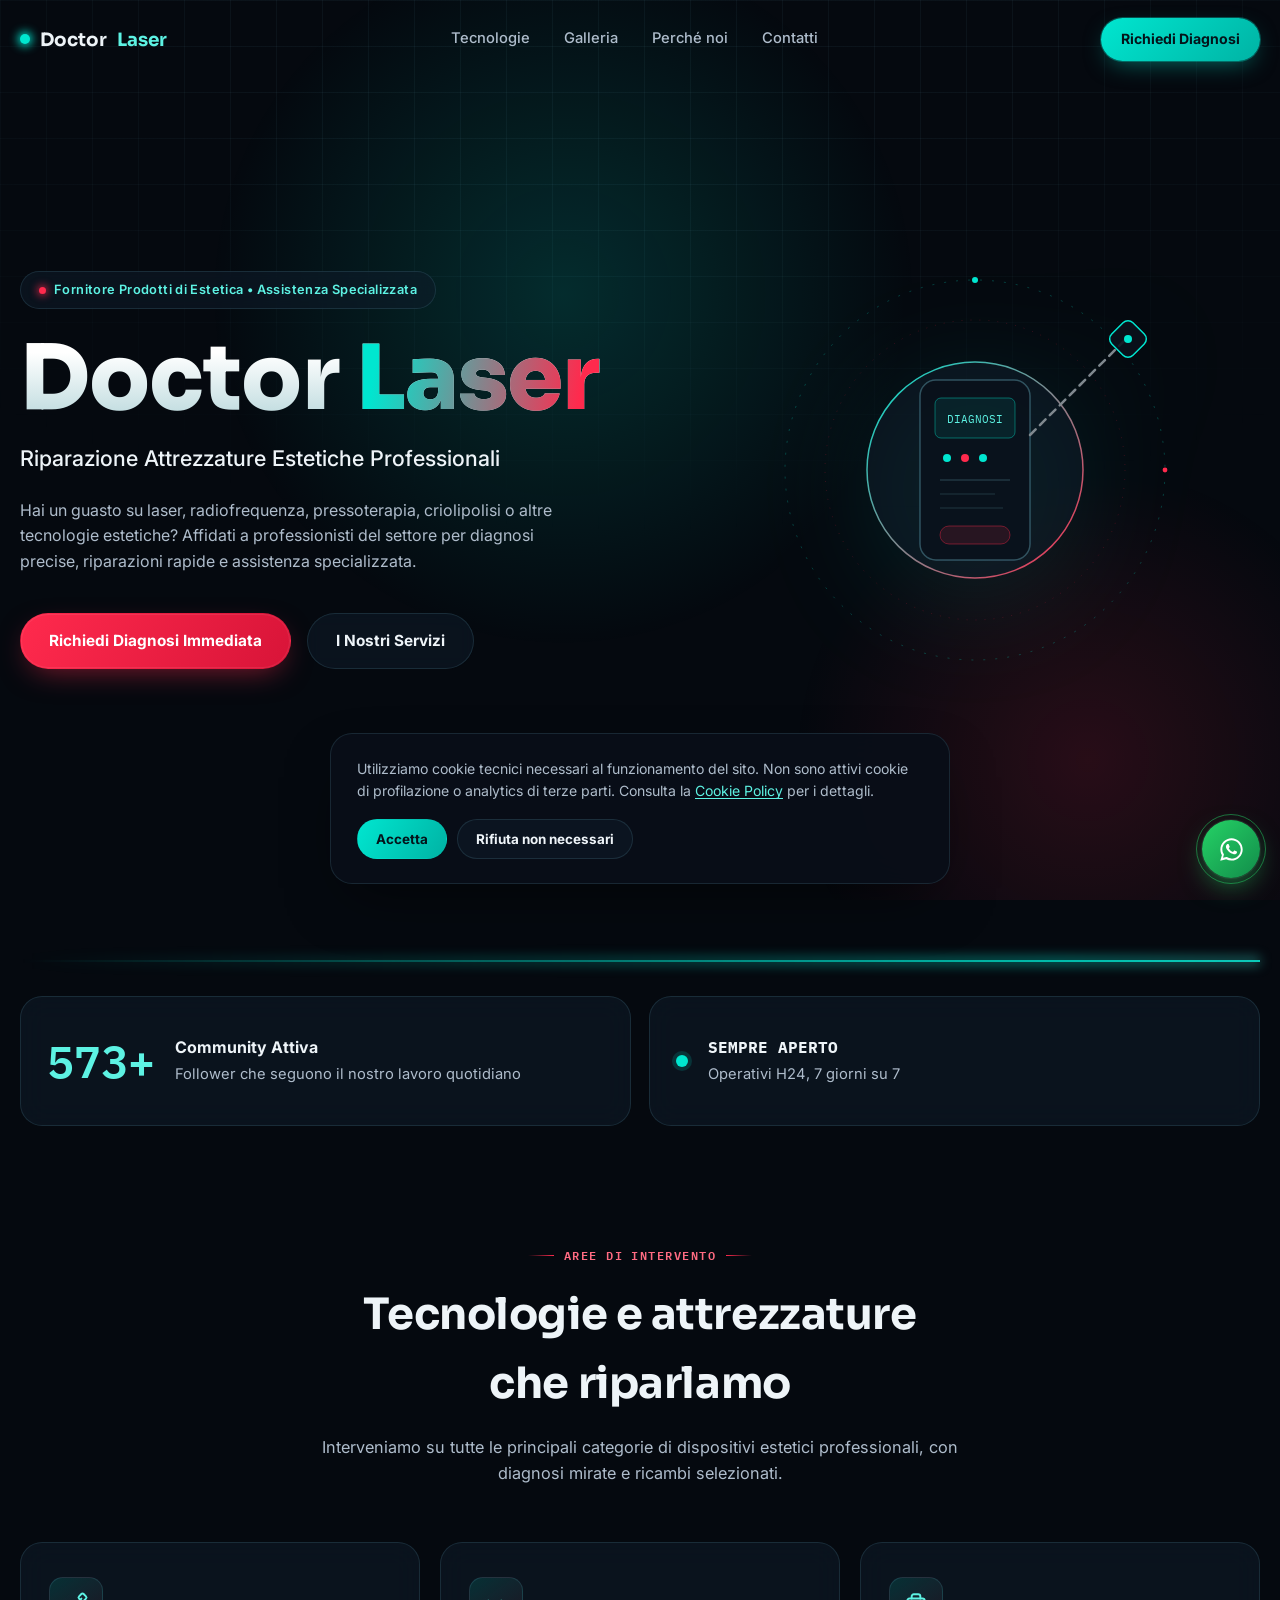
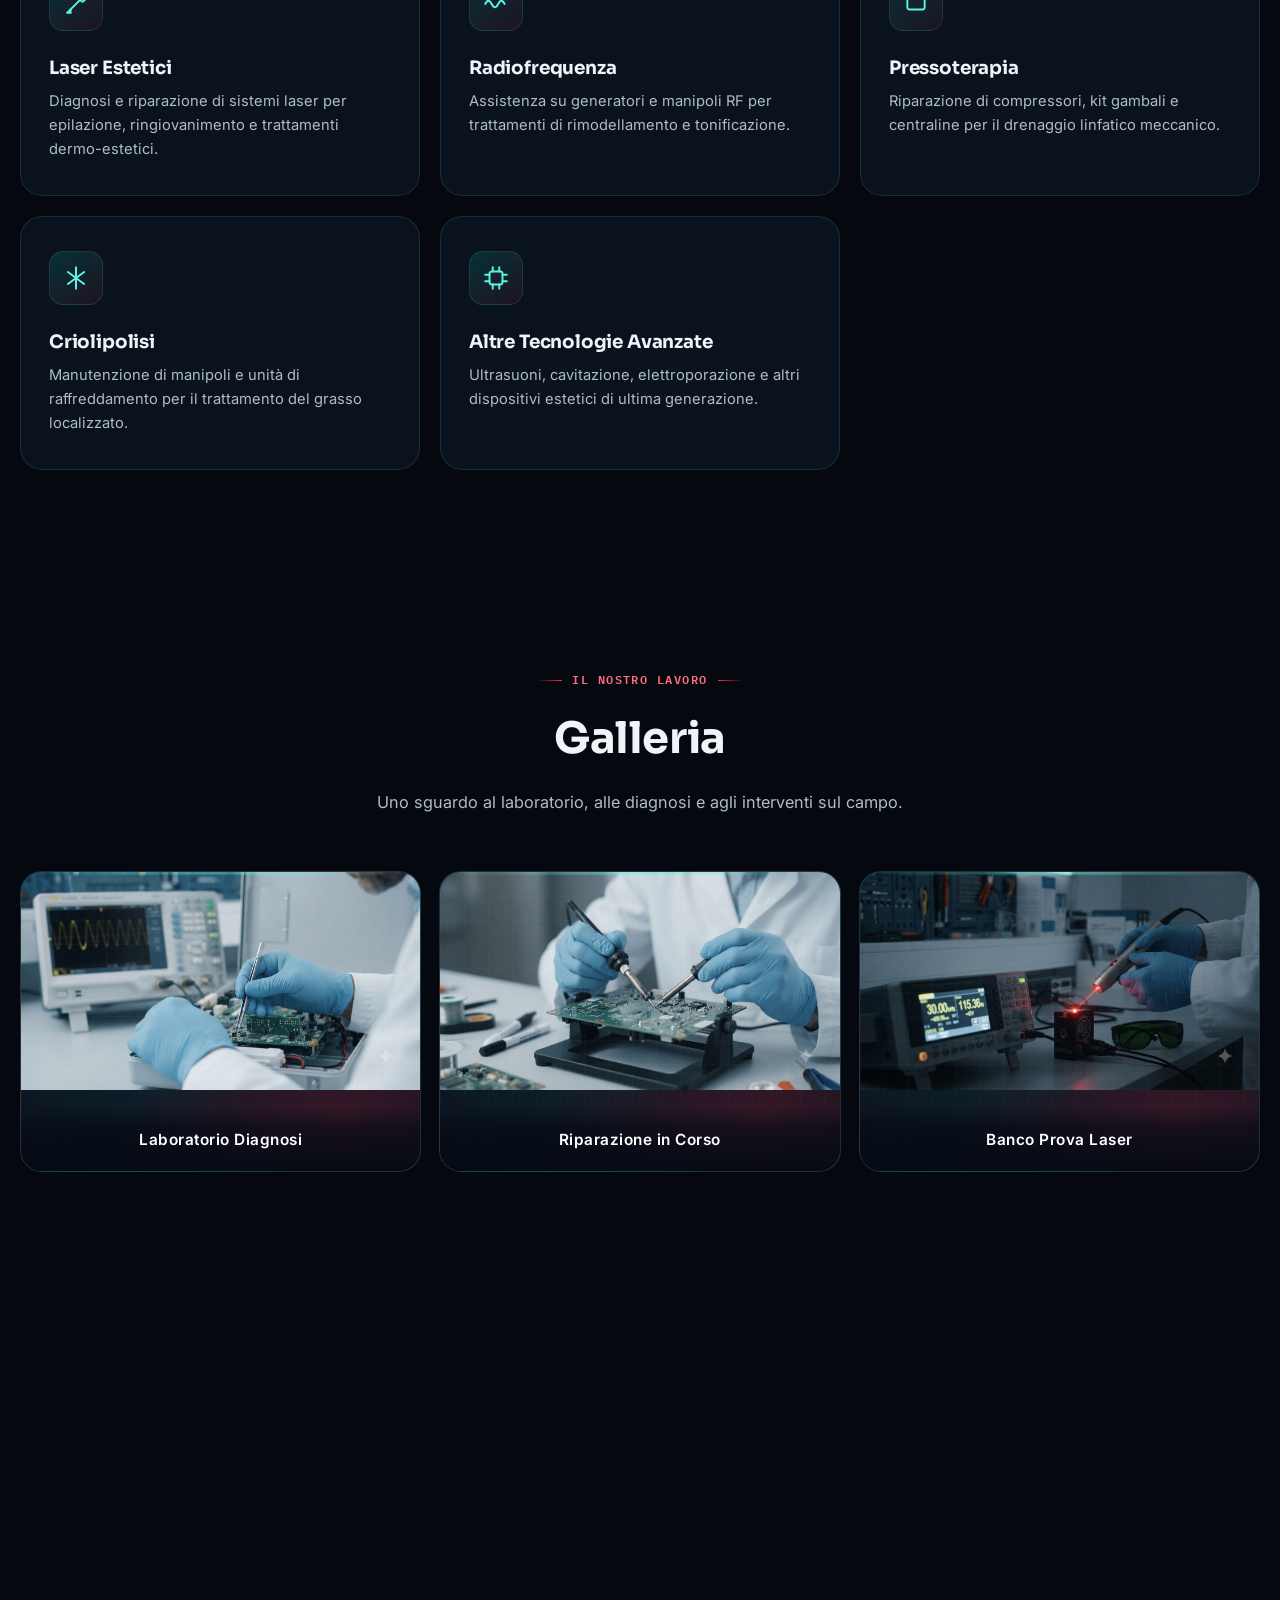
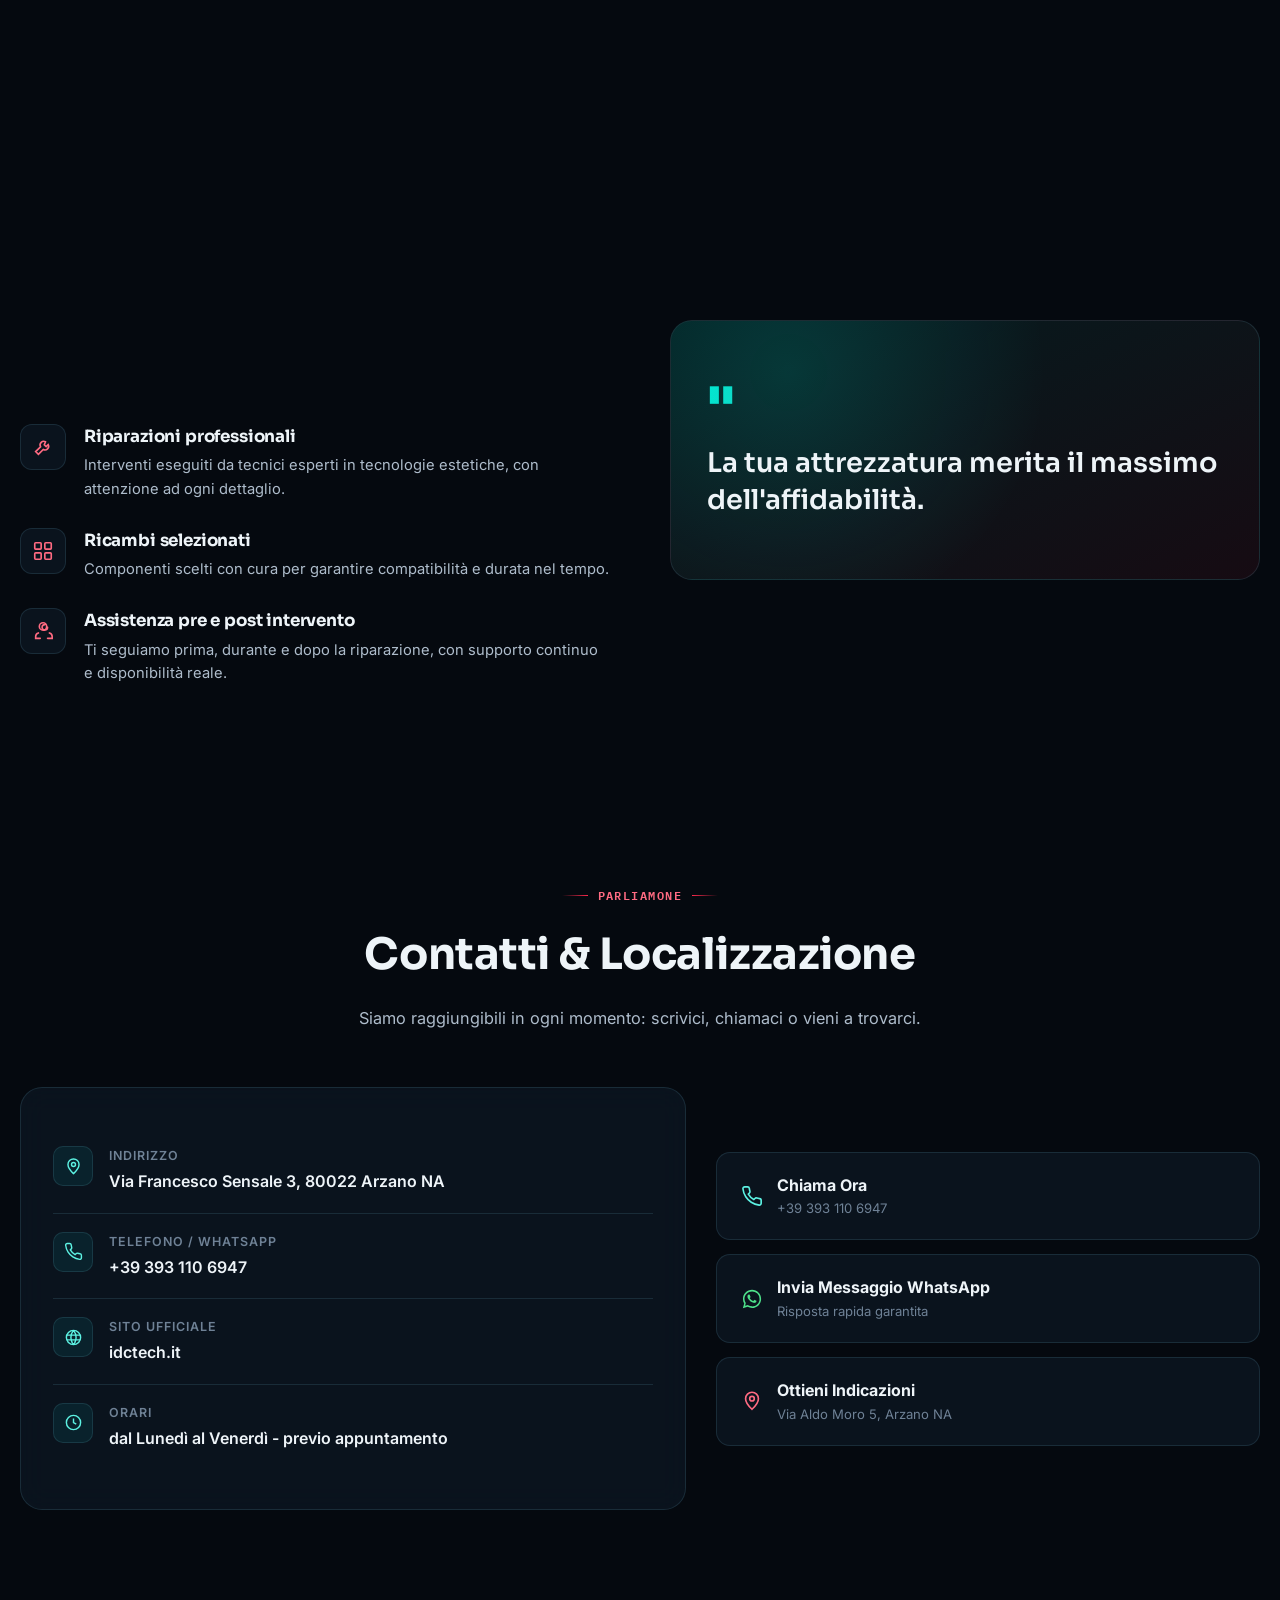
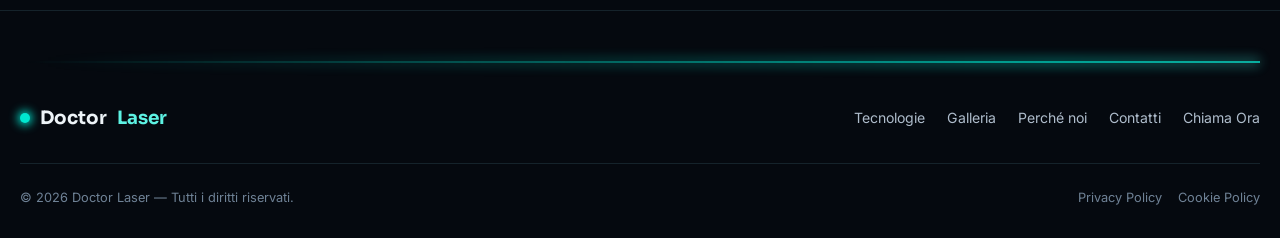
==== index.html @ a08ddc29 "Update contact information in index.html" ====
<!DOCTYPE html>
<html lang="it">
<head>
<meta charset="UTF-8">
<meta name="viewport" content="width=device-width, initial-scale=1.0, viewport-fit=cover">
<title>Doctor Laser | Riparazione Attrezzature Estetiche Professionali</title>
<meta name="description" content="Doctor Laser: assistenza e riparazione specializzata per laser estetici, radiofrequenza, pressoterapia, criolipolisi e altre tecnologie. Diagnosi rapide, ricambi selezionati, sempre operativi.">
<meta name="keywords" content="riparazione laser estetico, assistenza radiofrequenza, riparazione criolipolisi, riparazione pressoterapia, tecnico attrezzature estetiche, Arzano, Napoli">
<meta name="author" content="Doctor Laser">
<meta name="robots" content="index, follow">

<meta property="og:type" content="website">
<meta property="og:site_name" content="Doctor Laser">
<meta property="og:title" content="Doctor Laser | Riparazione Attrezzature Estetiche Professionali">
<meta property="og:description" content="Diagnosi precise e riparazioni rapide per laser, radiofrequenza, pressoterapia e criolipolisi. Assistenza specializzata, sempre operativi.">
<meta property="og:image" content="https://doctorlaser.online/og-cover.jpg">
<meta property="og:url" content="https://doctorlaser.online/">
<meta property="og:locale" content="it_IT">

<meta name="twitter:card" content="summary_large_image">
<meta name="twitter:title" content="Doctor Laser | Assistenza Attrezzature Estetiche">
<meta name="twitter:description" content="Diagnosi precise e riparazioni rapide per laser, radiofrequenza, pressoterapia e criolipolisi.">

<link rel="icon" type="image/svg+xml" href="data:image/svg+xml,%3Csvg xmlns='http://www.w3.org/2000/svg' viewBox='0 0 64 64'%3E%3Crect width='64' height='64' rx='14' fill='%23070d16'/%3E%3Cline x1='14' y1='50' x2='50' y2='14' stroke='%2300e6d0' stroke-width='5' stroke-linecap='round'/%3E%3Ccircle cx='50' cy='14' r='6' fill='%23ff2a4d'/%3E%3C/svg%3E">

<link rel="preconnect" href="https://fonts.googleapis.com">
<link rel="preconnect" href="https://fonts.gstatic.com" crossorigin>
<link href="https://fonts.googleapis.com/css2?family=Sora:wght@400;500;600;700;800&family=Inter:wght@400;500;600;700&family=IBM+Plex+Mono:wght@500;600&display=swap" rel="stylesheet">
<link rel="stylesheet" href="assets/style.css">
</head>
<body>

<div class="bg-grid" aria-hidden="true"></div>

<!-- ============ NAVBAR ============ -->
<header class="navbar" id="navbar">
  <div class="wrap nav-inner">
    <a href="#top" class="brand"><span class="dot"></span>Doctor <strong>Laser</strong></a>

    <nav class="nav-links" aria-label="Navigazione principale">
      <a href="#servizi">Tecnologie</a>
      <a href="#galleria">Galleria</a>
      <a href="#punti-di-forza">Perché noi</a>
      <a href="#contatti">Contatti</a>
    </nav>

    <a class="nav-cta" href="tel:+393931106947">Richiedi Diagnosi</a>

    <button class="burger" id="burger" aria-label="Apri menu" aria-expanded="false">
      <span></span><span></span><span></span>
    </button>
  </div>
</header>

<div class="mobile-menu" id="mobileMenu">
  <a href="#servizi">Tecnologie</a>
  <a href="#galleria">Galleria</a>
  <a href="#punti-di-forza">Perché noi</a>
  <a href="#contatti">Contatti</a>
  <a class="btn btn-primary nav-cta" href="tel:+393931106947">Richiedi Diagnosi</a>
</div>

<!-- ============ HERO ============ -->
<section class="hero" id="top">
  <div class="hero-glow cyan"></div>
  <div class="hero-glow red"></div>
  <div class="hero-beam" aria-hidden="true"></div>

  <div class="wrap hero-grid">
    <div class="hero-inner">
      <div class="reveal in">
        <span class="eyebrow"><span class="dot"></span> Fornitore Prodotti di Estetica • Assistenza Specializzata</span>
      </div>

      <h1 class="reveal in">Doctor <span class="accent">Laser</span></h1>

      <p class="hero-sub reveal in">Riparazione Attrezzature Estetiche Professionali</p>

      <p class="hero-text reveal in">Hai un guasto su laser, radiofrequenza, pressoterapia, criolipolisi o altre tecnologie estetiche? Affidati a professionisti del settore per diagnosi precise, riparazioni rapide e assistenza specializzata.</p>

      <div class="hero-ctas reveal in">
        <a href="https://wa.me/393931106947?text=Ciao%20Doctor%20Laser%2C%20ho%20bisogno%20di%20una%20diagnosi%20immediata%20per%20la%20mia%20attrezzatura." class="btn btn-primary" target="_blank" rel="noopener">
          Richiedi Diagnosi Immediata
        </a>
        <a href="#servizi" class="btn btn-ghost">I Nostri Servizi</a>
      </div>
    </div>

    <!-- Illustrazione SVG originale (nessuna libreria esterna) — device diagnostico stilizzato -->
    <div class="hero-visual reveal zoom" aria-hidden="true">
      <svg viewBox="0 0 480 480" xmlns="http://www.w3.org/2000/svg">
        <defs>
          <linearGradient id="gradCyan" x1="0" y1="0" x2="1" y2="1">
            <stop offset="0%" stop-color="#00e6d0"/>
            <stop offset="100%" stop-color="#ff2a4d"/>
          </linearGradient>
        </defs>
        <circle class="ring" cx="240" cy="240" r="190" fill="none" stroke="rgba(0,230,208,.25)" stroke-width="1" stroke-dasharray="2 10"/>
        <circle class="ring2" cx="240" cy="240" r="150" fill="none" stroke="rgba(255,42,77,.2)" stroke-width="1" stroke-dasharray="1 8"/>
        <circle cx="240" cy="240" r="108" fill="rgba(16,28,42,.5)" stroke="url(#gradCyan)" stroke-width="1.5"/>
        <!-- corpo del device -->
        <rect x="185" y="150" width="110" height="180" rx="16" fill="rgba(10,18,28,.85)" stroke="rgba(120,200,220,.35)" stroke-width="1.5"/>
        <rect x="200" y="168" width="80" height="40" rx="6" fill="rgba(0,230,208,.08)" stroke="rgba(0,230,208,.4)" stroke-width="1"/>
        <text x="240" y="193" text-anchor="middle" font-family="IBM Plex Mono" font-size="11" fill="#5df2e3">DIAGNOSI</text>
        <circle class="pulse-dot" cx="212" cy="228" r="4" fill="#00e6d0"/>
        <circle class="pulse-dot" cx="230" cy="228" r="4" fill="#ff2a4d" style="animation-delay:.4s"/>
        <circle class="pulse-dot" cx="248" cy="228" r="4" fill="#00e6d0" style="animation-delay:.8s"/>
        <line x1="205" y1="250" x2="275" y2="250" stroke="rgba(120,200,220,.3)" stroke-width="1"/>
        <line x1="205" y1="264" x2="260" y2="264" stroke="rgba(120,200,220,.2)" stroke-width="1"/>
        <line x1="205" y1="278" x2="268" y2="278" stroke="rgba(120,200,220,.2)" stroke-width="1"/>
        <rect x="205" y="296" width="70" height="18" rx="9" fill="rgba(255,42,77,.12)" stroke="rgba(255,42,77,.4)" stroke-width="1"/>
        <!-- manipolo laser -->
        <line class="beam-line" x1="295" y1="205" x2="392" y2="108" stroke="url(#gradCyan)" stroke-width="2.5" stroke-linecap="round"/>
        <rect x="378" y="94" width="30" height="30" rx="7" fill="rgba(10,18,28,.9)" stroke="#00e6d0" stroke-width="1.5" transform="rotate(45 393 109)"/>
        <circle cx="393" cy="109" r="4" fill="#00e6d0"/>
        <!-- particelle orbitanti -->
        <g class="ring">
          <circle cx="240" cy="50" r="3" fill="#00e6d0"/>
          <circle cx="430" cy="240" r="2.4" fill="#ff2a4d"/>
        </g>
      </svg>
    </div>
  </div>
</section>

<!-- ============ TRUST / METRICS ============ -->
<section class="trust">
  <div class="wrap">
    <div class="laser-line reveal zoom"></div>
    <div class="trust-grid" style="margin-top:34px;">
      <div class="trust-card reveal left">
        <div class="trust-num"><span data-count="573">0</span>+</div>
        <div class="trust-label"><strong>Community Attiva</strong>Follower che seguono il nostro lavoro quotidiano</div>
      </div>
      <div class="trust-card reveal right">
        <span class="status-dot"></span>
        <div class="trust-label"><strong class="mono">SEMPRE APERTO</strong>Operativi H24, 7 giorni su 7</div>
      </div>
    </div>
  </div>
</section>

<!-- ============ TECNOLOGIE ============ -->
<section class="section" id="servizi">
  <div class="wrap">
    <div class="section-head reveal">
      <div class="section-eyebrow"><span class="bar"></span>Aree di intervento<span class="bar r"></span></div>
      <h2>Tecnologie e attrezzature che riparlamo</h2>
      <p class="section-desc">Interveniamo su tutte le principali categorie di dispositivi estetici professionali, con diagnosi mirate e ricambi selezionati.</p>
    </div>

    <div class="tech-grid">
      <div class="tech-card reveal">
        <div class="tech-icon">
          <svg viewBox="0 0 24 24" fill="none" stroke="currentColor" stroke-width="1.8" stroke-linecap="round"><path d="M4 20 L17 7"/><rect x="15" y="3" width="6" height="6" rx="1.5" transform="rotate(45 18 6)"/><path d="M4 20 L7 20 L7 17"/></svg>
        </div>
        <h3>Laser Estetici</h3>
        <p>Diagnosi e riparazione di sistemi laser per epilazione, ringiovanimento e trattamenti dermo-estetici.</p>
      </div>

      <div class="tech-card reveal">
        <div class="tech-icon">
          <svg viewBox="0 0 24 24" fill="none" stroke="currentColor" stroke-width="1.8" stroke-linecap="round"><path d="M2 12c2-4 4-4 6 0s4 4 6 0 4-4 6 0"/></svg>
        </div>
        <h3>Radiofrequenza</h3>
        <p>Assistenza su generatori e manipoli RF per trattamenti di rimodellamento e tonificazione.</p>
      </div>

      <div class="tech-card reveal">
        <div class="tech-icon">
          <svg viewBox="0 0 24 24" fill="none" stroke="currentColor" stroke-width="1.8" stroke-linecap="round"><rect x="4" y="7" width="16" height="10" rx="2"/><path d="M8 7V5a2 2 0 0 1 2-2h4a2 2 0 0 1 2 2v2"/></svg>
        </div>
        <h3>Pressoterapia</h3>
        <p>Riparazione di compressori, kit gambali e centraline per il drenaggio linfatico meccanico.</p>
      </div>

      <div class="tech-card reveal">
        <div class="tech-icon">
          <svg viewBox="0 0 24 24" fill="none" stroke="currentColor" stroke-width="1.8" stroke-linecap="round"><path d="M12 2v20M4.5 6.5l15 11M19.5 6.5l-15 11"/></svg>
        </div>
        <h3>Criolipolisi</h3>
        <p>Manutenzione di manipoli e unità di raffreddamento per il trattamento del grasso localizzato.</p>
      </div>

      <div class="tech-card reveal">
        <div class="tech-icon">
          <svg viewBox="0 0 24 24" fill="none" stroke="currentColor" stroke-width="1.8" stroke-linecap="round"><rect x="6" y="6" width="12" height="12" rx="2"/><path d="M9 2v4M15 2v4M9 18v4M15 18v4M2 9h4M2 15h4M18 9h4M18 15h4"/></svg>
        </div>
        <h3>Altre Tecnologie Avanzate</h3>
        <p>Ultrasuoni, cavitazione, elettroporazione e altri dispositivi estetici di ultima generazione.</p>
      </div>
    </div>
  </div>
</section>

<!-- ============ GALLERIA ============ -->
<section class="section" id="galleria">
  <div class="wrap">
    <div class="section-head reveal">
      <div class="section-eyebrow"><span class="bar"></span>Il nostro lavoro<span class="bar r"></span></div>
      <h2>Galleria</h2>
      <p class="section-desc">Uno sguardo al laboratorio, alle diagnosi e agli interventi sul campo.</p>
    </div>

    <div class="gallery-grid">
      <!-- 1. Laboratorio Diagnosi -->
      <div class="photo-card reveal">
        <span class="scan"></span>
        <img src="assets/images/laboratorio.png" alt="Laboratorio diagnosi Doctor Laser" loading="lazy">
        <div class="photo-caption" style="position: absolute; bottom: 0; left: 0; width: 100%; padding: 1.2rem 1rem; background: linear-gradient(to top, rgba(5, 10, 20, 0.95), rgba(5, 10, 20, 0.6) 70%, transparent); color: #ffffff; font-family: inherit; font-size: clamp(0.85rem, 1.2vw, 1rem); font-weight: 600; text-align: center; letter-spacing: 0.5px; z-index: 2; pointer-events: none; backdrop-filter: blur(4px);">Laboratorio Diagnosi</div>
      </div>

      <!-- 2. Riparazione in Corso -->
      <div class="photo-card reveal">
        <span class="scan" style="animation-delay:.6s"></span>
        <img src="assets/images/riparazione.png" alt="Riparazione apparecchiatura estetica in corso Doctor Laser" loading="lazy">
        <div class="photo-caption" style="position: absolute; bottom: 0; left: 0; width: 100%; padding: 1.2rem 1rem; background: linear-gradient(to top, rgba(5, 10, 20, 0.95), rgba(5, 10, 20, 0.6) 70%, transparent); color: #ffffff; font-family: inherit; font-size: clamp(0.85rem, 1.2vw, 1rem); font-weight: 600; text-align: center; letter-spacing: 0.5px; z-index: 2; pointer-events: none; backdrop-filter: blur(4px);">Riparazione in Corso</div>
      </div>

      <!-- 3. Banco Prova Laser -->
      <div class="photo-card reveal">
        <span class="scan" style="animation-delay:1.2s"></span>
        <img src="assets/images/banco-prova.png" alt="Banco prova e calibrazione laser Doctor Laser" loading="lazy">
        <div class="photo-caption" style="position: absolute; bottom: 0; left: 0; width: 100%; padding: 1.2rem 1rem; background: linear-gradient(to top, rgba(5, 10, 20, 0.95), rgba(5, 10, 20, 0.6) 70%, transparent); color: #ffffff; font-family: inherit; font-size: clamp(0.85rem, 1.2vw, 1rem); font-weight: 600; text-align: center; letter-spacing: 0.5px; z-index: 2; pointer-events: none; backdrop-filter: blur(4px);">Banco Prova Laser</div>
      </div>

      <!-- 4. Ricambi Originali -->
      <div class="photo-card reveal">
        <span class="scan" style="animation-delay:1.8s"></span>
        <img src="assets/images/ricambi.png" alt="Ricambi originali certificati Doctor Laser" loading="lazy">
        <div class="photo-caption" style="position: absolute; bottom: 0; left: 0; width: 100%; padding: 1.2rem 1rem; background: linear-gradient(to top, rgba(5, 10, 20, 0.95), rgba(5, 10, 20, 0.6) 70%, transparent); color: #ffffff; font-family: inherit; font-size: clamp(0.85rem, 1.2vw, 1rem); font-weight: 600; text-align: center; letter-spacing: 0.5px; z-index: 2; pointer-events: none; backdrop-filter: blur(4px);">Ricambi Originali</div>
      </div>

      <!-- 5. Team Tecnico -->
      <div class="photo-card reveal">
        <span class="scan" style="animation-delay:2.4s"></span>
        <img src="assets/images/team.png" alt="Team tecnico specializzato Doctor Laser" loading="lazy">
        <div class="photo-caption" style="position: absolute; bottom: 0; left: 0; width: 100%; padding: 1.2rem 1rem; background: linear-gradient(to top, rgba(5, 10, 20, 0.95), rgba(5, 10, 20, 0.6) 70%, transparent); color: #ffffff; font-family: inherit; font-size: clamp(0.85rem, 1.2vw, 1rem); font-weight: 600; text-align: center; letter-spacing: 0.5px; z-index: 2; pointer-events: none; backdrop-filter: blur(4px);">Team Tecnico</div>
      </div>

      <!-- 6. Collaudo Finale -->
      <div class="photo-card reveal">
        <span class="scan" style="animation-delay:3s"></span>
        <img src="assets/images/collaudo.png" alt="Collaudo finale e certificazione apparecchiature Doctor Laser" loading="lazy">
        <div class="photo-caption" style="position: absolute; bottom: 0; left: 0; width: 100%; padding: 1.2rem 1rem; background: linear-gradient(to top, rgba(5, 10, 20, 0.95), rgba(5, 10, 20, 0.6) 70%, transparent); color: #ffffff; font-family: inherit; font-size: clamp(0.85rem, 1.2vw, 1rem); font-weight: 600; text-align: center; letter-spacing: 0.5px; z-index: 2; pointer-events: none; backdrop-filter: blur(4px);">Collaudo Finale</div>
      </div>
    </div>


  </div>
</section>

<!-- ============ PUNTI DI FORZA ============ -->
<section class="section" id="punti-di-forza">
  <div class="wrap">
    <div class="section-head reveal">
      <div class="section-eyebrow"><span class="bar"></span>Perché sceglierci<span class="bar r"></span></div>
      <h2>Precisione tecnica, dalla diagnosi al collaudo</h2>
    </div>

    <div class="strengths-layout">
      <div class="strength-list">
        <div class="strength-item reveal left">
          <div class="strength-icon">
            <svg viewBox="0 0 24 24" fill="none" stroke="currentColor" stroke-width="1.8"><circle cx="12" cy="12" r="9"/><circle cx="12" cy="12" r="4.5"/><circle cx="12" cy="12" r="1"/></svg>
          </div>
          <div>
            <h4>Diagnosi tecniche accurate</h4>
            <p>Analisi approfondita del guasto prima di ogni intervento, per capire la causa reale del problema.</p>
          </div>
        </div>

        <div class="strength-item reveal left">
          <div class="strength-icon">
            <svg viewBox="0 0 24 24" fill="none" stroke="currentColor" stroke-width="1.8" stroke-linecap="round"><path d="M14.7 6.3a4 4 0 0 0-5.4 5.4L4 17l3 3 5.3-5.3a4 4 0 0 0 5.4-5.4l-2.3 2.3-2-2z"/></svg>
          </div>
          <div>
            <h4>Riparazioni professionali</h4>
            <p>Interventi eseguiti da tecnici esperti in tecnologie estetiche, con attenzione ad ogni dettaglio.</p>
          </div>
        </div>

        <div class="strength-item reveal left">
          <div class="strength-icon">
            <svg viewBox="0 0 24 24" fill="none" stroke="currentColor" stroke-width="1.8" stroke-linecap="round"><rect x="3" y="3" width="7" height="7" rx="1"/><rect x="14" y="3" width="7" height="7" rx="1"/><rect x="3" y="14" width="7" height="7" rx="1"/><rect x="14" y="14" width="7" height="7" rx="1"/></svg>
          </div>
          <div>
            <h4>Ricambi selezionati</h4>
            <p>Componenti scelti con cura per garantire compatibilità e durata nel tempo.</p>
          </div>
        </div>

        <div class="strength-item reveal left">
          <div class="strength-icon">
            <svg viewBox="0 0 24 24" fill="none" stroke="currentColor" stroke-width="1.8" stroke-linecap="round"><path d="M17 20h5v-2a4 4 0 0 0-3-3.87M9 20H4v-2a4 4 0 0 1 3-3.87m5-3.13a4 4 0 1 0 0-8 4 4 0 0 0 0 8zM17 8a3 3 0 1 1-3-3"/></svg>
          </div>
          <div>
            <h4>Assistenza pre e post intervento</h4>
            <p>Ti seguiamo prima, durante e dopo la riparazione, con supporto continuo e disponibilità reale.</p>
          </div>
        </div>
      </div>

      <div class="highlight-box reveal zoom">
        <span class="quote-mark">"</span>
        <p>La tua attrezzatura merita il massimo dell'affidabilità.</p>
      </div>
    </div>
  </div>
</section>

<!-- ============ CONTATTI ============ -->
<section class="section" id="contatti">
  <div class="wrap">
    <div class="section-head reveal">
      <div class="section-eyebrow"><span class="bar"></span>Parliamone<span class="bar r"></span></div>
      <h2>Contatti &amp; Localizzazione</h2>
      <p class="section-desc">Siamo raggiungibili in ogni momento: scrivici, chiamaci o vieni a trovarci.</p>
    </div>

    <div class="contact-grid">
      <div class="contact-card reveal left">
        <div class="info-row">
          <div class="info-icon"><svg viewBox="0 0 24 24" fill="none" stroke="currentColor" stroke-width="1.8"><path d="M12 21s-7-6.5-7-11.5A7 7 0 0 1 19 9.5C19 14.5 12 21 12 21z"/><circle cx="12" cy="9.5" r="2.5"/></svg></div>
          <div><div class="label">Indirizzo</div><div class="value">Via Francesco Sensale 3, 80022 Arzano NA</div></div>
        </div>
        <div class="info-row">
          <div class="info-icon"><svg viewBox="0 0 24 24" fill="none" stroke="currentColor" stroke-width="1.8"><path d="M22 16.9v3a2 2 0 0 1-2.2 2 19.8 19.8 0 0 1-8.6-3.1 19.5 19.5 0 0 1-6-6 19.8 19.8 0 0 1-3.1-8.7A2 2 0 0 1 4.1 2h3a2 2 0 0 1 2 1.7c.1 1 .3 2 .6 2.9a2 2 0 0 1-.5 2.1L8 9.9a16 16 0 0 0 6 6l1.2-1.2a2 2 0 0 1 2.1-.5c.9.3 1.9.5 2.9.6a2 2 0 0 1 1.8 2.1z"/></svg></div>
          <div><div class="label">Telefono / WhatsApp</div><div class="value">+39 393 110 6947</div></div>
        </div>
        <div class="info-row">
          <div class="info-icon"><svg viewBox="0 0 24 24" fill="none" stroke="currentColor" stroke-width="1.8"><circle cx="12" cy="12" r="9"/><path d="M3.6 9h16.8M3.6 15h16.8M12 3a14 14 0 0 1 0 18M12 3a14 14 0 0 0 0 18"/></svg></div>
          <div><div class="label">Sito Ufficiale</div><div class="value">idctech.it</div></div>
        </div>
        <div class="info-row">
          <div class="info-icon"><svg viewBox="0 0 24 24" fill="none" stroke="currentColor" stroke-width="1.8"><circle cx="12" cy="12" r="9"/><path d="M12 7v5l3.5 2"/></svg></div>
          <div><div class="label">Orari</div><div class="value">dal Lunedì al Venerdì - previo appuntamento</div></div>
        </div>
      </div>

      <div class="contact-actions reveal right">
        <a href="tel:+393931106947" class="action-btn call">
          <svg viewBox="0 0 24 24" fill="none" stroke="currentColor" stroke-width="1.8"><path d="M22 16.9v3a2 2 0 0 1-2.2 2 19.8 19.8 0 0 1-8.6-3.1 19.5 19.5 0 0 1-6-6 19.8 19.8 0 0 1-3.1-8.7A2 2 0 0 1 4.1 2h3a2 2 0 0 1 2 1.7c.1 1 .3 2 .6 2.9a2 2 0 0 1-.5 2.1L8 9.9a16 16 0 0 0 6 6l1.2-1.2a2 2 0 0 1 2.1-.5c.9.3 1.9.5 2.9.6a2 2 0 0 1 1.8 2.1z"/></svg>
          <span><strong>Chiama Ora</strong><span>+39 393 110 6947</span></span>
        </a>
        <a href="https://wa.me/393931106947" class="action-btn whatsapp" target="_blank" rel="noopener">
          <svg viewBox="0 0 24 24" fill="currentColor"><path d="M12.04 2C6.58 2 2.13 6.45 2.13 11.91c0 1.85.5 3.58 1.36 5.07L2 22l5.2-1.44a9.86 9.86 0 0 0 4.84 1.25h.01c5.46 0 9.9-4.45 9.9-9.9C21.95 6.45 17.5 2 12.04 2zm0 17.9h-.01a8.2 8.2 0 0 1-4.19-1.14l-.3-.18-3.09.85.83-3.02-.2-.31a8.2 8.2 0 0 1-1.26-4.19c0-4.53 3.68-8.2 8.22-8.2 2.2 0 4.26.86 5.82 2.41a8.15 8.15 0 0 1 2.4 5.8c0 4.53-3.68 8.2-8.22 8.2zm4.5-6.14c-.25-.12-1.46-.72-1.68-.8-.23-.08-.39-.12-.56.13-.16.24-.63.8-.78.96-.14.16-.28.18-.53.06-.25-.12-1.04-.38-1.98-1.22-.73-.65-1.22-1.45-1.37-1.7-.14-.24-.02-.37.11-.5.11-.11.25-.28.37-.42.12-.14.16-.24.24-.4.08-.16.04-.3-.02-.42-.06-.12-.56-1.35-.77-1.85-.2-.48-.41-.42-.56-.43h-.48c-.16 0-.42.06-.64.3-.22.24-.84.82-.84 2s.86 2.32.98 2.48c.12.16 1.7 2.6 4.13 3.64.58.25 1.03.4 1.38.51.58.18 1.11.16 1.53.1.47-.07 1.46-.6 1.66-1.17.2-.58.2-1.08.14-1.18-.06-.1-.22-.16-.47-.28z"/></svg>
          <span><strong>Invia Messaggio WhatsApp</strong><span>Risposta rapida garantita</span></span>
        </a>
        <a href="https://www.google.com/maps/search/?api=1&query=Via+Francesco+Sensale+3+80022+Arzano+NA" class="action-btn maps" target="_blank" rel="noopener">
          <svg viewBox="0 0 24 24" fill="none" stroke="currentColor" stroke-width="1.8"><path d="M12 21s-7-6.5-7-11.5A7 7 0 0 1 19 9.5C19 14.5 12 21 12 21z"/><circle cx="12" cy="9.5" r="2.5"/></svg>
          <span><strong>Ottieni Indicazioni</strong><span>Via Aldo Moro 5, Arzano NA</span></span>
        </a>
      </div>
    </div>
  </div>
</section>

<!-- ============ FOOTER ============ -->
<footer>
  <div class="wrap">
    <div class="laser-line" style="margin-bottom:40px;"></div>
    <div class="footer-top">
      <a href="#top" class="brand"><span class="dot"></span>Doctor <strong>Laser</strong></a>
      <nav class="footer-links" aria-label="Link rapidi">
        <a href="#servizi">Tecnologie</a>
        <a href="#galleria">Galleria</a>
        <a href="#punti-di-forza">Perché noi</a>
        <a href="#contatti">Contatti</a>
        <a href="tel:+393931106947">Chiama Ora</a>
      </nav>
    </div>
    <div class="footer-bottom">
      <span>&copy; <span id="year"></span> Doctor Laser — Tutti i diritti riservati.</span>
      <nav class="footer-legal" aria-label="Note legali">
        <a href="privacy.html">Privacy Policy</a>
        <a href="cookie.html">Cookie Policy</a>
      </nav>
    </div>
  </div>
</footer>

<!-- ============ FLOATING CTA ============ -->
<div class="float-cta">
  <a href="https://wa.me/393931106947" class="float-btn" target="_blank" rel="noopener" aria-label="Contattaci su WhatsApp">
    <svg viewBox="0 0 24 24" fill="currentColor"><path d="M12.04 2C6.58 2 2.13 6.45 2.13 11.91c0 1.85.5 3.58 1.36 5.07L2 22l5.2-1.44a9.86 9.86 0 0 0 4.84 1.25h.01c5.46 0 9.9-4.45 9.9-9.9C21.95 6.45 17.5 2 12.04 2zm0 17.9h-.01a8.2 8.2 0 0 1-4.19-1.14l-.3-.18-3.09.85.83-3.02-.2-.31a8.2 8.2 0 0 1-1.26-4.19c0-4.53 3.68-8.2 8.22-8.2 2.2 0 4.26.86 5.82 2.41a8.15 8.15 0 0 1 2.4 5.8c0 4.53-3.68 8.2-8.22 8.2zm4.5-6.14c-.25-.12-1.46-.72-1.68-.8-.23-.08-.39-.12-.56.13-.16.24-.63.8-.78.96-.14.16-.28.18-.53.06-.25-.12-1.04-.38-1.98-1.22-.73-.65-1.22-1.45-1.37-1.7-.14-.24-.02-.37.11-.5.11-.11.25-.28.37-.42.12-.14.16-.24.24-.4.08-.16.04-.3-.02-.42-.06-.12-.56-1.35-.77-1.85-.2-.48-.41-.42-.56-.43h-.48c-.16 0-.42.06-.64.3-.22.24-.84.82-.84 2s.86 2.32.98 2.48c.12.16 1.7 2.6 4.13 3.64.58.25 1.03.4 1.38.51.58.18 1.11.16 1.53.1.47-.07 1.46-.6 1.66-1.17.2-.58.2-1.08.14-1.18-.06-.1-.22-.16-.47-.28z"/></svg>
  </a>
</div>

<!-- ============ COOKIE BANNER ============ -->
<div class="cookie-banner" id="cookieBanner" role="dialog" aria-live="polite" aria-label="Informativa sui cookie">
  <p>Utilizziamo cookie tecnici necessari al funzionamento del sito. Non sono attivi cookie di profilazione o analytics di terze parti. Consulta la <a href="cookie.html">Cookie Policy</a> per i dettagli.</p>
  <div class="cookie-actions">
    <button type="button" class="cb-accept" id="cookieAccept">Accetta</button>
    <button type="button" class="cb-reject" id="cookieReject">Rifiuta non necessari</button>
  </div>
</div>

<script src="assets/script.js"></script>
</body>
</html>
---- assets/style.css ----
/* ============================================================
   DOCTOR LASER — Design tokens
   Palette: Deep Navy / Anthracite base, Cyan + Red laser accents
   Display: Sora · Body: Inter · Data/Readouts: IBM Plex Mono
   ============================================================ */
:root{
  --bg-0: #05090f;
  --bg-1: #0a121c;
  --bg-2: #0e1a27;
  --panel: rgba(16, 28, 42, 0.55);
  --panel-border: rgba(120, 200, 220, 0.14);
  --cyan: #00e6d0;
  --cyan-soft: #5df2e3;
  --red: #ff2a4d;
  --red-soft: #ff6b82;
  --text-0: #eef4f8;
  --text-1: #aebccb;
  --text-2: #6f8296;
  --grid-line: rgba(120, 190, 210, 0.06);
  --radius-lg: 22px;
  --radius-md: 14px;
  --radius-sm: 8px;
  --ease: cubic-bezier(.19,1,.22,1);
  --maxw: 1280px;
}

*, *::before, *::after{ box-sizing: border-box; }
html{ scroll-behavior: smooth; }
@media (prefers-reduced-motion: reduce){
  html{ scroll-behavior: auto; }
  *, *::before, *::after{ animation-duration: 0.001ms !important; animation-iteration-count: 1 !important; transition-duration: 0.001ms !important; scroll-behavior: auto !important; }
}

body{
  margin:0;
  background: var(--bg-0);
  color: var(--text-0);
  font-family: 'Inter', system-ui, sans-serif;
  line-height: 1.6;
  -webkit-font-smoothing: antialiased;
  overflow-x: hidden;
}

h1,h2,h3,h4{
  font-family: 'Sora', 'Inter', sans-serif;
  margin: 0;
  letter-spacing: -0.01em;
  color: var(--text-0);
}

p{ margin: 0; color: var(--text-1); }
a{ color: inherit; text-decoration: none; }
img{ max-width: 100%; display:block; }
ul{ margin:0; padding:0; list-style:none; }
button{ font-family: inherit; cursor:pointer; }

.mono{ font-family: 'IBM Plex Mono', monospace; }

.wrap{
  width: 100%;
  max-width: var(--maxw);
  margin: 0 auto;
  padding: 0 20px;
}

.bg-grid{
  position: fixed;
  inset: 0;
  z-index: 0;
  pointer-events: none;
  background-image:
    linear-gradient(var(--grid-line) 1px, transparent 1px),
    linear-gradient(90deg, var(--grid-line) 1px, transparent 1px);
  background-size: 46px 46px;
  mask-image: radial-gradient(ellipse 80% 60% at 50% 0%, #000 40%, transparent 100%);
}

/* ============ Laser scan divider — signature element ============ */
.laser-line{
  position: relative;
  height: 2px;
  width: 100%;
  background: linear-gradient(90deg, transparent 0%, var(--cyan) 45%, var(--red) 55%, transparent 100%);
  background-size: 250% 100%;
  opacity: 0.85;
  animation: sweep 4.5s linear infinite;
}
.laser-line::after{
  content:"";
  position:absolute; top:-3px; left:0; right:0; height:8px;
  background: linear-gradient(90deg, transparent, rgba(0,230,208,.5), rgba(255,42,77,.5), transparent);
  background-size: 250% 100%;
  filter: blur(6px);
  animation: sweep 4.5s linear infinite;
}
@keyframes sweep{
  0%{ background-position: 200% 0; }
  100%{ background-position: -50% 0; }
}

/* ============ Reveal-on-scroll ============ */
.reveal{
  opacity: 0;
  transform: translateY(28px);
  transition: opacity .8s var(--ease), transform .8s var(--ease);
}
.reveal.in{ opacity: 1; transform: translateY(0); }
.reveal.zoom{ transform: scale(.92); }
.reveal.zoom.in{ transform: scale(1); }
.reveal.left{ transform: translateX(-32px); }
.reveal.left.in{ transform: translateX(0); }
.reveal.right{ transform: translateX(32px); }
.reveal.right.in{ transform: translateX(0); }

/* ============================================================
   NAVBAR
   ============================================================ */
.navbar{
  position: fixed;
  top: 0; left: 0; right: 0;
  z-index: 100;
  padding: 18px 0;
  transition: background .4s var(--ease), padding .4s var(--ease), border-color .4s var(--ease), backdrop-filter .4s var(--ease);
  border-bottom: 1px solid transparent;
}
.navbar.scrolled{
  padding: 12px 0;
  background: rgba(6, 12, 20, 0.72);
  backdrop-filter: blur(16px) saturate(140%);
  -webkit-backdrop-filter: blur(16px) saturate(140%);
  border-bottom: 1px solid var(--panel-border);
}
.nav-inner{ display:flex; align-items:center; justify-content:space-between; gap: 20px; }
.brand{ display:flex; align-items:center; gap:10px; font-family:'Sora'; font-weight:700; font-size:1.15rem; }
.brand .dot{
  width:10px; height:10px; border-radius:50%;
  background: var(--cyan);
  box-shadow: 0 0 10px 2px var(--cyan);
  animation: pulse 2s ease-in-out infinite;
}
@keyframes pulse{
  0%,100%{ box-shadow: 0 0 6px 1px var(--cyan); }
  50%{ box-shadow: 0 0 16px 4px var(--cyan); }
}
.brand strong{ color: var(--cyan-soft); }

.nav-links{ display:none; align-items:center; gap: 34px; }
.nav-links a{ font-size: .92rem; font-weight: 500; color: var(--text-1); position: relative; padding: 4px 0; transition: color .25s; }
.nav-links a::after{
  content:""; position:absolute; left:0; bottom:-2px; width:0; height:1.5px;
  background: linear-gradient(90deg, var(--cyan), var(--red));
  transition: width .3s var(--ease);
}
.nav-links a:hover{ color: var(--text-0); }
.nav-links a:hover::after{ width:100%; }

.nav-cta{
  display:none; align-items:center; gap:8px;
  padding: 10px 20px; border-radius: 100px;
  background: linear-gradient(135deg, var(--cyan), #00b3a4);
  color: #04141a; font-weight: 700; font-size: .88rem;
  box-shadow: 0 0 0 1px rgba(0,230,208,.3), 0 8px 24px -8px rgba(0,230,208,.5);
  transition: transform .25s var(--ease), box-shadow .25s var(--ease);
}
.nav-cta:hover{ transform: translateY(-2px); box-shadow: 0 0 0 1px rgba(0,230,208,.5), 0 12px 28px -6px rgba(0,230,208,.6); }

.burger{
  display:flex; flex-direction:column; justify-content:center; gap:5px;
  width: 40px; height: 40px;
  background: var(--panel); border: 1px solid var(--panel-border); border-radius: var(--radius-sm);
  align-items:center;
}
.burger span{ width: 18px; height: 2px; background: var(--text-0); transition: transform .3s var(--ease), opacity .3s var(--ease); }
.burger.open span:nth-child(1){ transform: translateY(7px) rotate(45deg); }
.burger.open span:nth-child(2){ opacity: 0; }
.burger.open span:nth-child(3){ transform: translateY(-7px) rotate(-45deg); }

.mobile-menu{
  position: fixed; inset: 0; z-index: 99;
  background: rgba(5,9,15,0.97); backdrop-filter: blur(10px);
  display:flex; flex-direction:column; align-items:center; justify-content:center; gap: 34px;
  opacity: 0; visibility: hidden; transform: translateY(-12px);
  transition: opacity .35s var(--ease), transform .35s var(--ease), visibility .35s;
}
.mobile-menu.open{ opacity:1; visibility: visible; transform: translateY(0); }
.mobile-menu a{ font-family:'Sora'; font-size: 1.5rem; font-weight:600; color: var(--text-0); }
.mobile-menu .nav-cta{ display:inline-flex; margin-top: 10px; }

@media (min-width: 900px){
  .nav-links{ display:flex; }
  .nav-cta{ display:inline-flex; }
  .burger{ display:none; }
}

/* ============================================================
   HERO
   ============================================================ */
.hero{ position: relative; min-height: 100svh; display:flex; align-items:center; padding-top: 110px; padding-bottom: 70px; overflow: hidden; }
.hero-glow{ position:absolute; z-index:0; pointer-events:none; }
.hero-glow.cyan{ top: -10%; left: 50%; transform: translateX(-60%); width: 60vw; height: 60vw; max-width: 800px; max-height: 800px; background: radial-gradient(circle, rgba(0,230,208,.16), transparent 65%); }
.hero-glow.red{ bottom: -20%; right: -10%; width: 50vw; height: 50vw; max-width: 700px; max-height: 700px; background: radial-gradient(circle, rgba(255,42,77,.14), transparent 65%); }
.hero-beam{
  position: absolute; z-index:0; pointer-events:none; top: 0; left: -20%;
  width: 3px; height: 140%;
  background: linear-gradient(180deg, transparent, var(--cyan), transparent);
  opacity: .35; filter: blur(1px); transform: rotate(18deg);
  animation: beamSlide 9s ease-in-out infinite;
}
@keyframes beamSlide{
  0%,100%{ left: -10%; opacity: 0; }
  10%{ opacity: .4; }
  50%{ left: 60%; opacity: .25; }
  90%{ opacity: .4; }
}

.hero-grid{ position: relative; z-index: 2; display:grid; grid-template-columns: 1fr; gap: 50px; align-items: center; }
@media (min-width: 980px){ .hero-grid{ grid-template-columns: 1.05fr 0.95fr; gap: 40px; } }

.hero-inner{ text-align:center; }
@media (min-width: 980px){ .hero-inner{ text-align:left; } }

.eyebrow{
  display:inline-flex; align-items:center; gap:8px; padding: 8px 18px; border-radius: 100px;
  background: var(--panel); border: 1px solid var(--panel-border);
  font-size: .8rem; font-weight: 600; letter-spacing: .03em; color: var(--cyan-soft);
  backdrop-filter: blur(8px);
}
.eyebrow .dot{ width:7px; height:7px; border-radius:50%; background: var(--red); box-shadow: 0 0 8px 1px var(--red); }

.hero h1{
  margin-top: 26px; font-size: clamp(2.6rem, 8vw, 5.6rem); font-weight: 800; line-height: 0.98;
  background: linear-gradient(180deg, #ffffff 20%, #b9d8dc 100%);
  -webkit-background-clip: text; background-clip: text; color: transparent;
}
.hero h1 .accent{
  background: linear-gradient(100deg, var(--cyan) 10%, var(--red) 90%);
  -webkit-background-clip: text; background-clip: text; color: transparent;
}
.hero-sub{ margin: 18px 0 0; font-size: clamp(1.05rem, 2vw, 1.35rem); font-weight: 500; color: var(--text-0); }
.hero-text{ margin: 22px 0 0; max-width: 560px; font-size: 1rem; color: var(--text-1); }
@media (min-width: 980px){ .hero-sub, .hero-text{ margin-left:0; margin-right:0; } }
.hero-ctas{ margin-top: 38px; display:flex; flex-wrap:wrap; align-items:center; justify-content:center; gap: 16px; }
@media (min-width: 980px){ .hero-ctas{ justify-content:flex-start; } }

.btn{
  display:inline-flex; align-items:center; gap: 10px; padding: 15px 28px; border-radius: 100px;
  font-weight: 700; font-size: .96rem; border: 1px solid transparent;
  transition: transform .3s var(--ease), box-shadow .3s var(--ease), background .3s var(--ease), border-color .3s var(--ease);
  white-space: nowrap;
}
.btn-primary{
  background: linear-gradient(120deg, var(--red), #d81438); color: #fff;
  box-shadow: 0 10px 30px -10px rgba(255,42,77,.55), inset 0 0 0 1px rgba(255,255,255,.08);
}
.btn-primary:hover{ transform: translateY(-3px); box-shadow: 0 16px 34px -8px rgba(255,42,77,.65); }
.btn-ghost{ background: var(--panel); border-color: var(--panel-border); color: var(--text-0); backdrop-filter: blur(8px); }
.btn-ghost:hover{ border-color: rgba(0,230,208,.5); box-shadow: 0 0 0 1px rgba(0,230,208,.25), 0 0 24px -6px rgba(0,230,208,.4); transform: translateY(-3px); }
.btn-small{ padding: 10px 18px; font-size: .82rem; }

/* ---------- Hero visual (signature SVG illustration) ---------- */
.hero-visual{ position: relative; display:flex; align-items:center; justify-content:center; }
.hero-visual svg{ width: 100%; max-width: 480px; height: auto; filter: drop-shadow(0 20px 60px rgba(0,230,208,.15)); }
.hero-visual .ring{ animation: spin 22s linear infinite; transform-origin: center; }
.hero-visual .ring2{ animation: spin 30s linear infinite reverse; transform-origin: center; }
@keyframes spin{ to{ transform: rotate(360deg); } }
.hero-visual .pulse-dot{ animation: dotPulse 2.4s ease-in-out infinite; transform-origin: center; }
@keyframes dotPulse{ 0%,100%{ opacity:.4; } 50%{ opacity:1; } }
.hero-visual .beam-line{ stroke-dasharray: 8 6; animation: dash 3s linear infinite; }
@keyframes dash{ to{ stroke-dashoffset: -140; } }

/* ============================================================
   TRUST / METRICS
   ============================================================ */
.trust{ padding: 60px 0 20px; position: relative; z-index: 1; }
.trust-grid{ display:grid; grid-template-columns: 1fr; gap: 18px; }
@media (min-width: 700px){ .trust-grid{ grid-template-columns: 1fr 1fr; } }
.trust-card{
  padding: 28px 26px; border-radius: var(--radius-lg);
  background: var(--panel); border: 1px solid var(--panel-border); backdrop-filter: blur(14px);
  display:flex; align-items:center; gap: 20px;
  transition: transform .35s var(--ease), border-color .35s;
}
.trust-card:hover{ transform: translateY(-4px); border-color: rgba(0,230,208,.35); }
.trust-num{ font-family: 'IBM Plex Mono'; font-weight: 600; font-size: clamp(2.1rem, 5vw, 2.8rem); color: var(--cyan-soft); min-width: 90px; }
.trust-label{ font-size: .92rem; color: var(--text-1); }
.trust-label strong{ display:block; color: var(--text-0); font-size: 1rem; margin-bottom: 2px; }
.status-dot{
  width: 12px; height: 12px; border-radius: 50%; background: var(--cyan);
  box-shadow: 0 0 0 4px rgba(0,230,208,.15); animation: statusPulse 1.8s ease-in-out infinite; flex-shrink: 0;
}
@keyframes statusPulse{ 0%,100%{ box-shadow: 0 0 0 4px rgba(0,230,208,.15); } 50%{ box-shadow: 0 0 0 9px rgba(0,230,208,.03); } }

/* ============================================================
   SECTION shared
   ============================================================ */
.section{ padding: 100px 0; position: relative; z-index: 1; }
.section-head{ max-width: 640px; margin: 0 auto 56px; text-align:center; }
.section-eyebrow{
  font-family: 'IBM Plex Mono'; font-size: .78rem; letter-spacing: .12em; text-transform: uppercase;
  color: var(--red-soft); font-weight: 600; display:flex; align-items:center; justify-content:center; gap:10px; margin-bottom: 14px;
}
.section-eyebrow .bar{ width: 26px; height:1px; background: linear-gradient(90deg, transparent, var(--red)); }
.section-eyebrow .bar.r{ background: linear-gradient(90deg, var(--red), transparent); }
.section h2{ font-size: clamp(1.9rem, 4vw, 2.7rem); font-weight: 700; }
.section-desc{ margin-top: 16px; font-size: 1.02rem; }

/* ============================================================
   TECHNOLOGIES — cards
   ============================================================ */
.tech-grid{ display:grid; grid-template-columns: 1fr; gap: 20px; }
@media (min-width: 640px){ .tech-grid{ grid-template-columns: 1fr 1fr; } }
@media (min-width: 1024px){ .tech-grid{ grid-template-columns: repeat(3, 1fr); } }
.tech-card{
  position: relative; padding: 34px 28px; border-radius: var(--radius-lg);
  background: var(--panel); border: 1px solid var(--panel-border); backdrop-filter: blur(14px);
  overflow: hidden; transition: transform .45s var(--ease), border-color .4s;
  transform-style: preserve-3d; will-change: transform;
}
.tech-card::before{
  content:""; position:absolute; inset:0;
  background: radial-gradient(circle at var(--mx,50%) var(--my,0%), rgba(0,230,208,.14), transparent 55%);
  opacity: 0; transition: opacity .4s; pointer-events: none;
}
.tech-card:hover::before{ opacity: 1; }
.tech-card:hover{ border-color: rgba(0,230,208,.4); }
.tech-icon{
  width: 54px; height: 54px; border-radius: 14px; display:flex; align-items:center; justify-content:center;
  background: linear-gradient(145deg, rgba(0,230,208,.14), rgba(255,42,77,.08));
  border: 1px solid var(--panel-border); margin-bottom: 22px; color: var(--cyan-soft);
}
.tech-icon svg{ width: 26px; height: 26px; }
.tech-card h3{ font-size: 1.15rem; font-weight: 700; margin-bottom: 8px; }
.tech-card p{ font-size: .92rem; }

/* ============================================================
   GALLERIA — placeholder fotografici (pronti per foto reali)
   ============================================================ */
.gallery-grid{ display:grid; grid-template-columns: 1fr; gap: 18px; }
@media (min-width: 640px){ .gallery-grid{ grid-template-columns: 1fr 1fr; } }
@media (min-width: 1024px){ .gallery-grid{ grid-template-columns: repeat(3, 1fr); } }

.photo-card{
  position: relative;
  aspect-ratio: 4 / 3;
  border-radius: var(--radius-lg);
  overflow: hidden;
  border: 1px solid var(--panel-border);
  background:
    radial-gradient(circle at 30% 20%, rgba(0,230,208,.20), transparent 55%),
    radial-gradient(circle at 80% 85%, rgba(255,42,77,.18), transparent 55%),
    linear-gradient(155deg, var(--bg-2), var(--bg-1));
}
.photo-card::before{
  content:"";
  position:absolute; inset:0;
  background-image:
    linear-gradient(var(--grid-line) 1px, transparent 1px),
    linear-gradient(90deg, var(--grid-line) 1px, transparent 1px);
  background-size: 24px 24px;
  opacity: .6;
}
.photo-card .scan{
  position:absolute; left:0; right:0; height: 2px;
  background: linear-gradient(90deg, transparent, var(--cyan-soft), transparent);
  opacity: .8; filter: blur(1px);
  animation: photoScan 3.6s ease-in-out infinite;
}
@keyframes photoScan{ 0%{ top: 6%; opacity:0; } 10%{ opacity:.8; } 50%{ top: 92%; } 90%{ opacity:.8; } 100%{ top: 92%; opacity:0; } }
.photo-card .content{
  position: relative; z-index: 2; height: 100%;
  display:flex; flex-direction:column; align-items:center; justify-content:center; gap: 14px;
  padding: 24px; text-align:center;
  transition: transform .5s var(--ease);
}
.photo-card:hover .content{ transform: scale(1.05); }
.photo-card .ph-icon{
  width: 58px; height: 58px; border-radius: 50%;
  display:flex; align-items:center; justify-content:center;
  background: var(--panel); border: 1px solid var(--panel-border); color: var(--cyan-soft);
  backdrop-filter: blur(6px);
}
.photo-card .ph-icon svg{ width: 26px; height: 26px; }
.photo-card .ph-label{ font-family:'Sora'; font-weight:700; font-size: 1rem; color: var(--text-0); }
.photo-card .ph-tag{
  font-family:'IBM Plex Mono'; font-size: .68rem; letter-spacing:.08em; text-transform:uppercase;
  color: var(--text-2);
}
.gallery-note{
  margin-top: 28px; text-align:center; font-size: .85rem; color: var(--text-2);
}
.gallery-note code{
  background: var(--panel); border: 1px solid var(--panel-border); padding: 2px 8px; border-radius: 6px;
  font-family:'IBM Plex Mono'; font-size: .78rem; color: var(--cyan-soft);
}

/* ============================================================
   STRENGTHS
   ============================================================ */
.strengths-layout{ display:grid; grid-template-columns: 1fr; gap: 40px; align-items: start; }
@media (min-width: 960px){ .strengths-layout{ grid-template-columns: 1fr 1fr; gap: 60px; } }
.strength-list{ display:flex; flex-direction:column; gap: 26px; }
.strength-item{ display:flex; gap: 18px; }
.strength-icon{
  flex-shrink:0; width: 46px; height: 46px; border-radius: 12px; display:flex; align-items:center; justify-content:center;
  background: var(--panel); border: 1px solid var(--panel-border); color: var(--red-soft);
}
.strength-icon svg{ width: 22px; height: 22px; }
.strength-item h4{ font-size: 1.05rem; font-weight: 700; margin-bottom: 4px; }
.strength-item p{ font-size: .92rem; }
.highlight-box{
  padding: 44px 36px; border-radius: var(--radius-lg);
  background: linear-gradient(155deg, rgba(0,230,208,.09), rgba(255,42,77,.07));
  border: 1px solid var(--panel-border); position: relative; overflow: hidden;
  display:flex; flex-direction:column; justify-content:center; min-height: 260px;
}
.highlight-box::after{ content:""; position:absolute; inset:0; background: radial-gradient(circle at 20% 20%, rgba(0,230,208,.15), transparent 50%); }
.highlight-box .quote-mark{
  font-family:'Sora'; font-size: 3.4rem; font-weight:800; line-height:1;
  background: linear-gradient(100deg, var(--cyan), var(--red));
  -webkit-background-clip:text; background-clip:text; color:transparent; margin-bottom: 10px;
}
.highlight-box p{ position: relative; z-index:1; font-family:'Sora'; font-size: clamp(1.3rem, 2.6vw, 1.7rem); font-weight: 600; color: var(--text-0); line-height: 1.35; }

/* ============================================================
   CONTACT
   ============================================================ */
.contact-grid{ display:grid; grid-template-columns: 1fr; gap: 22px; }
@media (min-width: 860px){ .contact-grid{ grid-template-columns: 1.1fr 0.9fr; gap: 30px; } }
.contact-card{ padding: 40px 32px; border-radius: var(--radius-lg); background: var(--panel); border: 1px solid var(--panel-border); backdrop-filter: blur(14px); }
.info-row{ display:flex; gap: 16px; padding: 18px 0; border-bottom: 1px solid var(--panel-border); }
.info-row:last-child{ border-bottom: none; }
.info-icon{
  flex-shrink:0; width: 40px; height:40px; border-radius: 10px; display:flex; align-items:center; justify-content:center;
  background: rgba(0,230,208,.08); color: var(--cyan-soft); border: 1px solid var(--panel-border);
}
.info-icon svg{ width:19px; height:19px; }
.info-row .label{ font-size: .78rem; text-transform: uppercase; letter-spacing: .08em; color: var(--text-2); font-weight:600; }
.info-row .value{ font-size: 1rem; color: var(--text-0); font-weight: 600; margin-top: 3px; }
.contact-actions{ display:flex; flex-direction:column; gap: 14px; justify-content: center; }
.action-btn{
  display:flex; align-items:center; gap: 14px; padding: 20px 24px; border-radius: var(--radius-md);
  background: var(--panel); border: 1px solid var(--panel-border);
  transition: transform .3s var(--ease), border-color .3s, background .3s;
}
.action-btn svg{ width: 22px; height:22px; flex-shrink:0; }
.action-btn strong{ display:block; font-size: 1rem; color: var(--text-0); }
.action-btn span{ font-size: .82rem; color: var(--text-2); }
.action-btn:hover{ transform: translateX(6px); border-color: rgba(0,230,208,.4); }
.action-btn.call{ color: var(--cyan-soft); }
.action-btn.whatsapp{ color: #4ee08a; }
.action-btn.maps{ color: var(--red-soft); }

/* ============================================================
   FOOTER
   ============================================================ */
footer{ position: relative; z-index: 1; padding: 50px 0 30px; border-top: 1px solid var(--panel-border); }
.footer-top{ display:flex; flex-direction: column; gap: 28px; align-items: center; text-align: center; padding-bottom: 30px; }
@media (min-width: 760px){ .footer-top{ flex-direction: row; justify-content: space-between; text-align: left; } }
.footer-links{ display:flex; flex-wrap: wrap; gap: 22px; justify-content:center; }
.footer-links a{ font-size: .88rem; color: var(--text-1); transition: color .25s; }
.footer-links a:hover{ color: var(--cyan-soft); }
.footer-bottom{
  padding-top: 24px; border-top: 1px solid var(--panel-border);
  display:flex; flex-direction: column; gap: 10px; align-items:center; text-align:center;
  font-size: .8rem; color: var(--text-2);
}
@media (min-width: 760px){ .footer-bottom{ flex-direction: row; justify-content: space-between; text-align:left; } }
.footer-legal{ display:flex; gap: 16px; flex-wrap: wrap; justify-content:center; }
.footer-legal a{ color: var(--text-2); }
.footer-legal a:hover{ color: var(--cyan-soft); }

/* ============================================================
   FLOATING CTA
   ============================================================ */
.float-cta{ position: fixed; right: 20px; bottom: 22px; z-index: 90; display:flex; align-items:center; gap: 12px; }
.float-btn{
  width: 58px; height: 58px; border-radius: 50%; display:flex; align-items:center; justify-content:center;
  background: linear-gradient(135deg, #25D366, #128C4A);
  box-shadow: 0 10px 28px -6px rgba(37,211,102,.65), 0 0 0 1px rgba(255,255,255,.08);
  transition: transform .3s var(--ease), box-shadow .3s var(--ease); position: relative;
}
.float-btn svg{ width: 27px; height: 27px; color: #fff; }
.float-btn::before{ content:""; position:absolute; inset:-6px; border-radius: 50%; border: 1.5px solid rgba(37,211,102,.5); animation: ring 2.2s ease-out infinite; }
@keyframes ring{ 0%{ transform: scale(.85); opacity: .8; } 100%{ transform: scale(1.5); opacity: 0; } }
.float-btn:hover{ transform: scale(1.08); }

/* ============================================================
   COOKIE BANNER
   ============================================================ */
.cookie-banner{
  position: fixed; left: 16px; right: 16px; bottom: 16px; z-index: 200;
  max-width: 620px; margin: 0 auto;
  padding: 24px 26px;
  border-radius: var(--radius-lg);
  background: rgba(9, 15, 24, 0.92);
  border: 1px solid var(--panel-border);
  backdrop-filter: blur(18px) saturate(140%);
  box-shadow: 0 24px 60px -20px rgba(0,0,0,.6);
  transform: translateY(140%);
  transition: transform .5s var(--ease);
}
.cookie-banner.show{ transform: translateY(0); }
.cookie-banner p{ font-size: .88rem; color: var(--text-1); margin-bottom: 16px; }
.cookie-banner a{ color: var(--cyan-soft); text-decoration: underline; text-underline-offset: 2px; }
.cookie-actions{ display:flex; flex-wrap: wrap; gap: 10px; }
.cookie-actions button{
  padding: 11px 18px; border-radius: 100px; font-size: .84rem; font-weight: 700;
  border: 1px solid var(--panel-border); background: var(--panel); color: var(--text-0);
  transition: transform .25s var(--ease), border-color .25s;
}
.cookie-actions button:hover{ transform: translateY(-2px); }
.cookie-actions .cb-accept{ background: linear-gradient(120deg, var(--cyan), #00b3a4); color:#04141a; border-color: transparent; }
.cookie-actions .cb-reject{ }
.cookie-actions .cb-settings{ }

/* ============================================================
   LEGAL PAGES (privacy / cookie policy)
   ============================================================ */
.legal-hero{ padding: 150px 0 50px; position: relative; z-index: 1; }
.legal-hero h1{ font-size: clamp(2.1rem, 5vw, 3.2rem); font-weight: 800; }
.legal-hero .updated{ margin-top: 14px; font-family:'IBM Plex Mono'; font-size: .8rem; color: var(--text-2); }

.legal-body{ padding: 20px 0 100px; position: relative; z-index: 1; }
.legal-card{
  padding: 44px 34px; border-radius: var(--radius-lg);
  background: var(--panel); border: 1px solid var(--panel-border); backdrop-filter: blur(14px);
  max-width: 880px; margin: 0 auto;
}
.legal-card h2{ font-size: 1.35rem; font-weight: 700; margin-top: 40px; margin-bottom: 14px; color: var(--cyan-soft); }
.legal-card h2:first-child{ margin-top: 0; }
.legal-card h3{ font-size: 1.05rem; font-weight: 700; margin-top: 24px; margin-bottom: 10px; }
.legal-card p{ font-size: .95rem; color: var(--text-1); margin-bottom: 14px; }
.legal-card ul{ margin: 0 0 14px; padding-left: 20px; list-style: disc; }
.legal-card ul li{ font-size: .95rem; color: var(--text-1); margin-bottom: 8px; }
.legal-card strong{ color: var(--text-0); }
.legal-card a{ color: var(--cyan-soft); text-decoration: underline; text-underline-offset: 2px; }

.legal-table{ width: 100%; border-collapse: collapse; margin: 18px 0 24px; font-size: .86rem; }
.legal-table th, .legal-table td{
  text-align: left; padding: 12px 14px; border: 1px solid var(--panel-border); vertical-align: top;
}
.legal-table th{ background: rgba(0,230,208,.06); color: var(--text-0); font-family:'IBM Plex Mono'; font-size: .72rem; letter-spacing:.04em; text-transform: uppercase; }
.legal-table td{ color: var(--text-1); }
.legal-table-wrap{ overflow-x: auto; -webkit-overflow-scrolling: touch; }

.legal-note{
  margin-top: 30px; padding: 18px 20px; border-radius: var(--radius-md);
  background: rgba(255,42,77,.07); border: 1px solid rgba(255,42,77,.25);
  font-size: .85rem; color: var(--text-1);
}
.legal-note strong{ color: var(--red-soft); }

@media (min-width: 1600px){
  .wrap{ max-width: 1440px; }
  .hero h1{ font-size: clamp(4rem, 6vw, 7rem); }
}
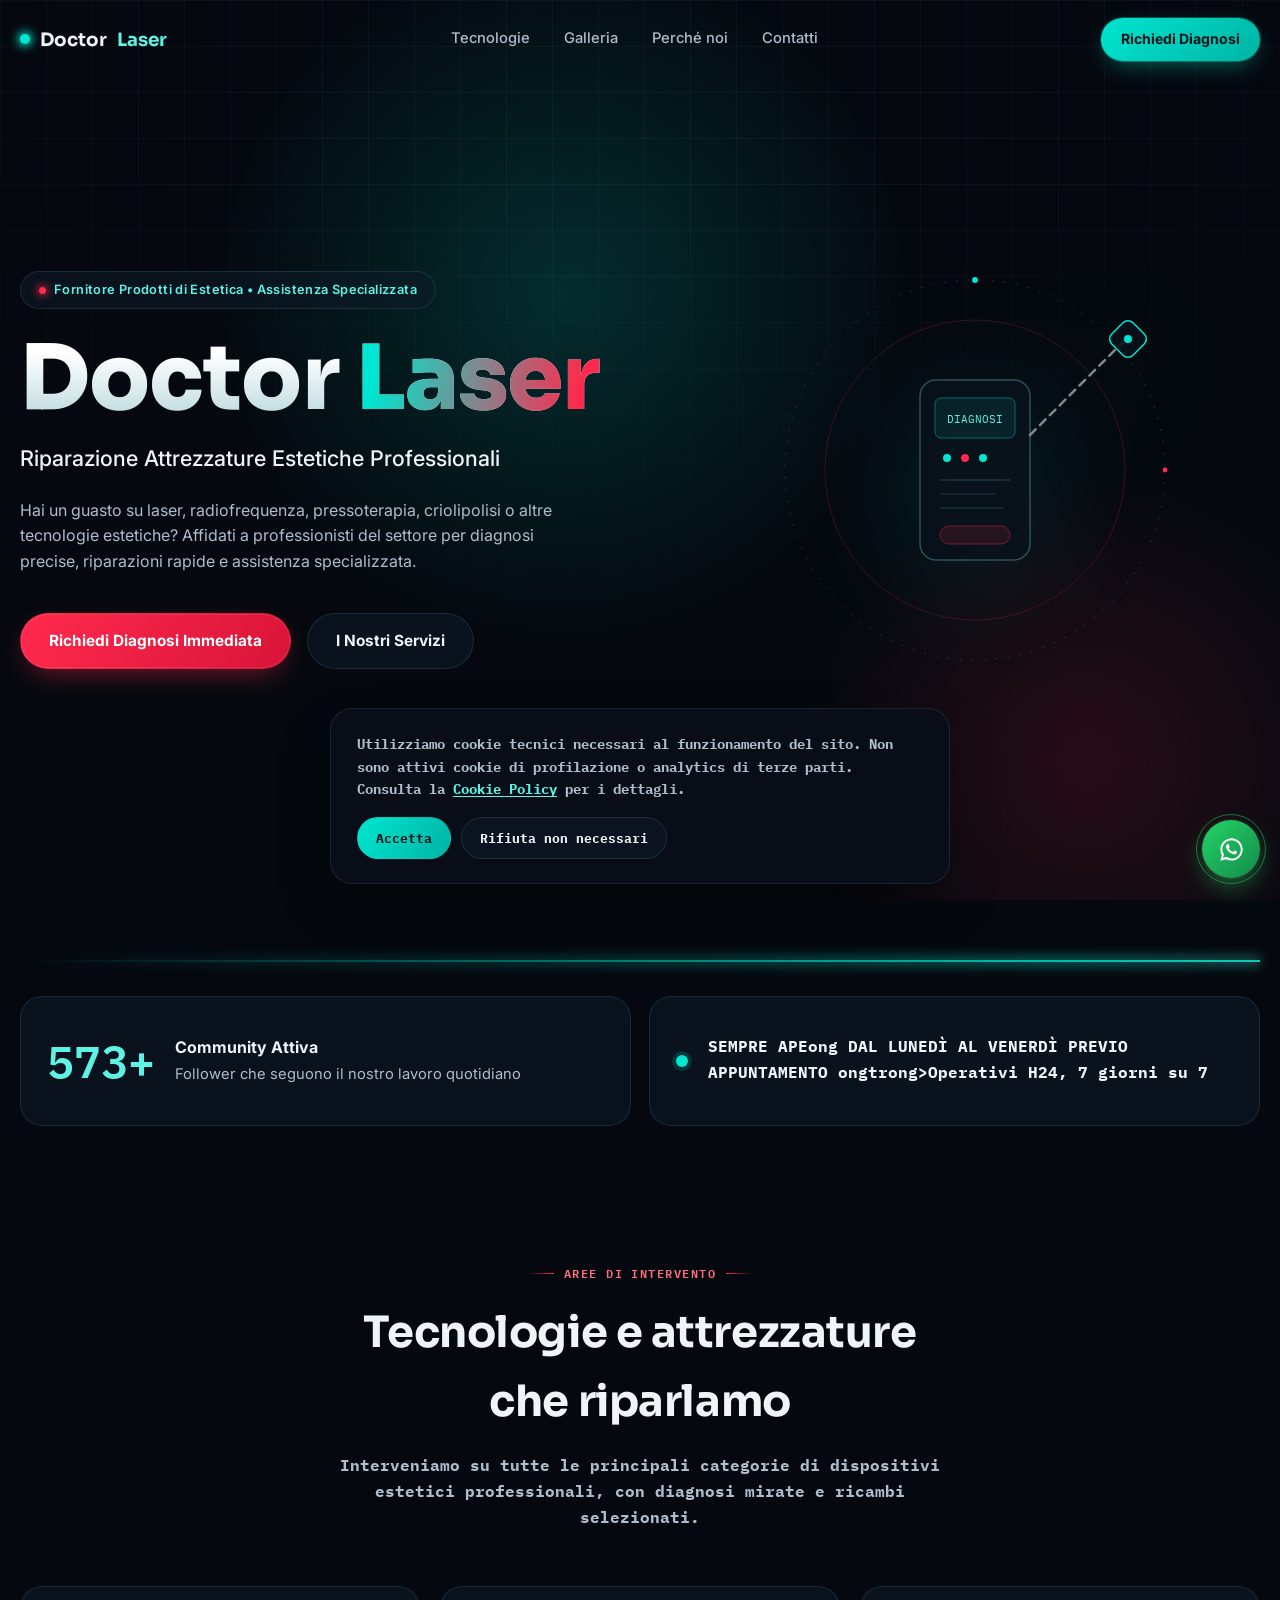
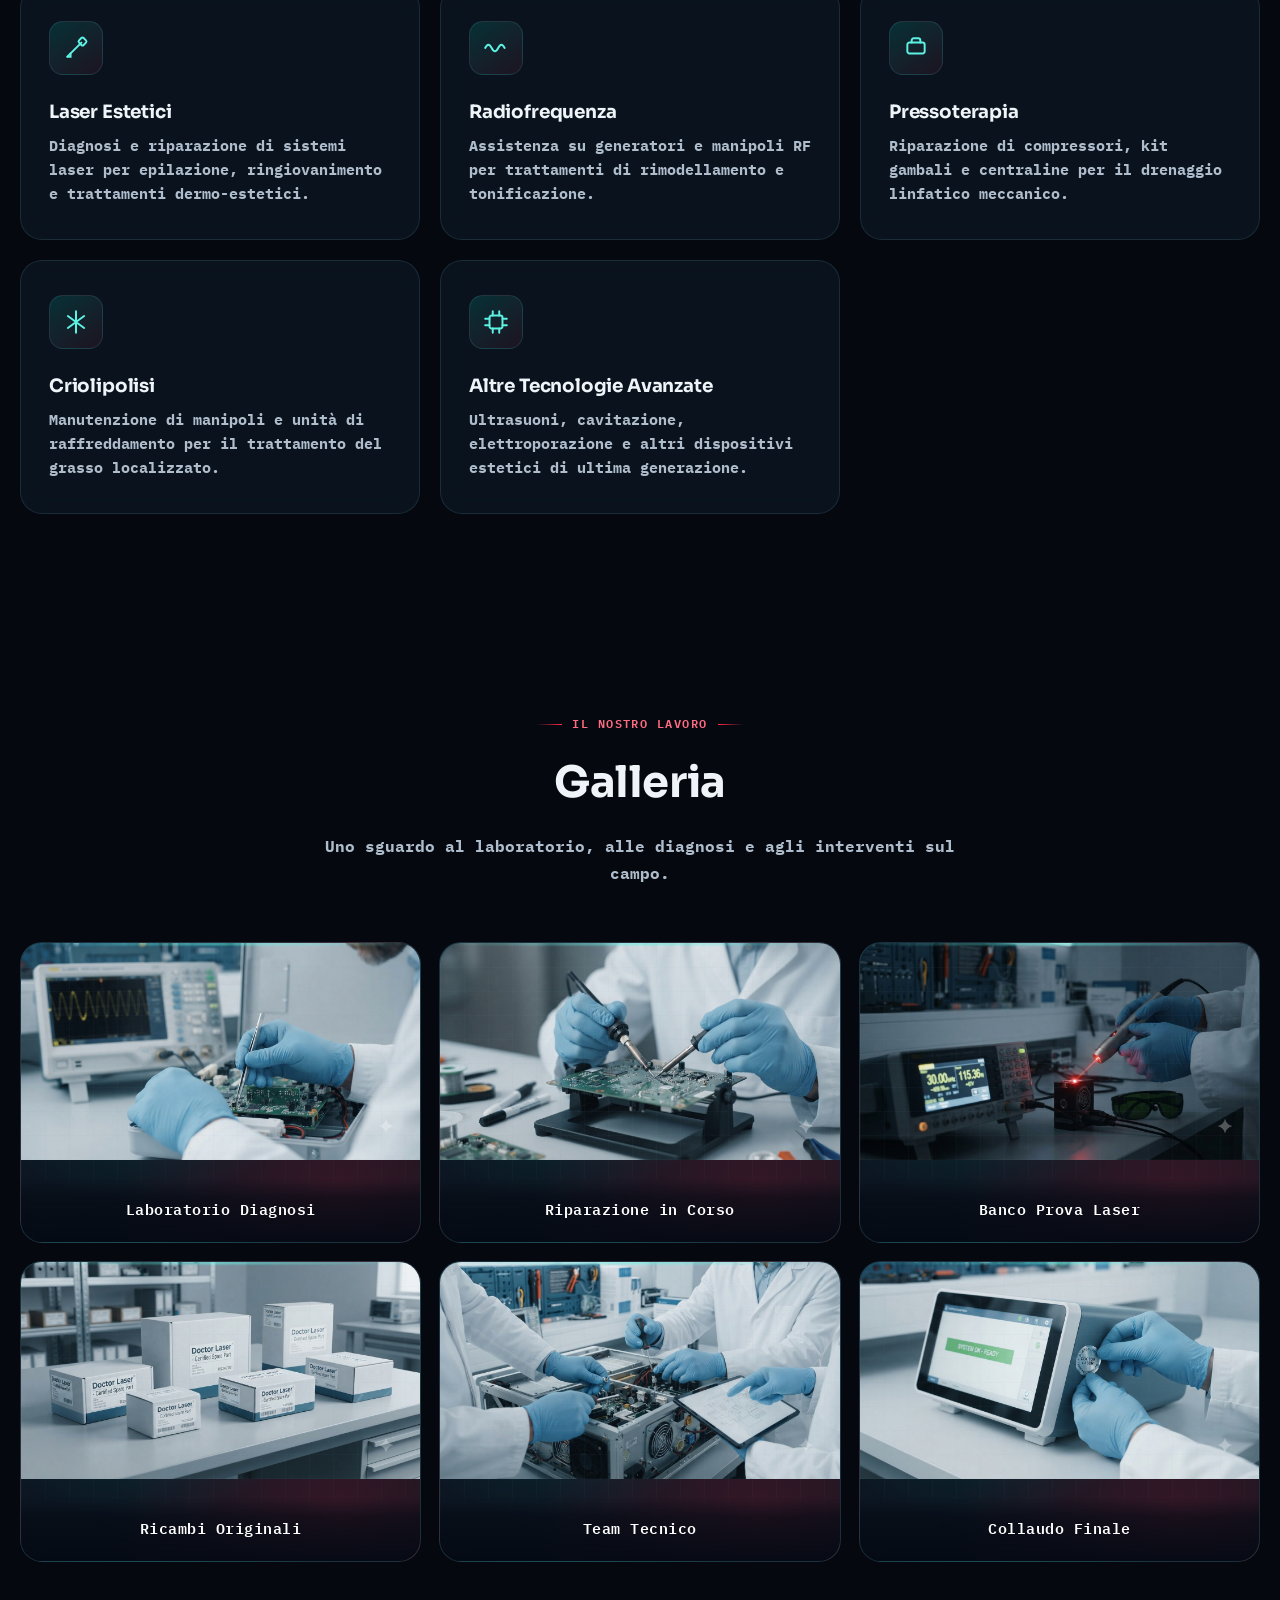
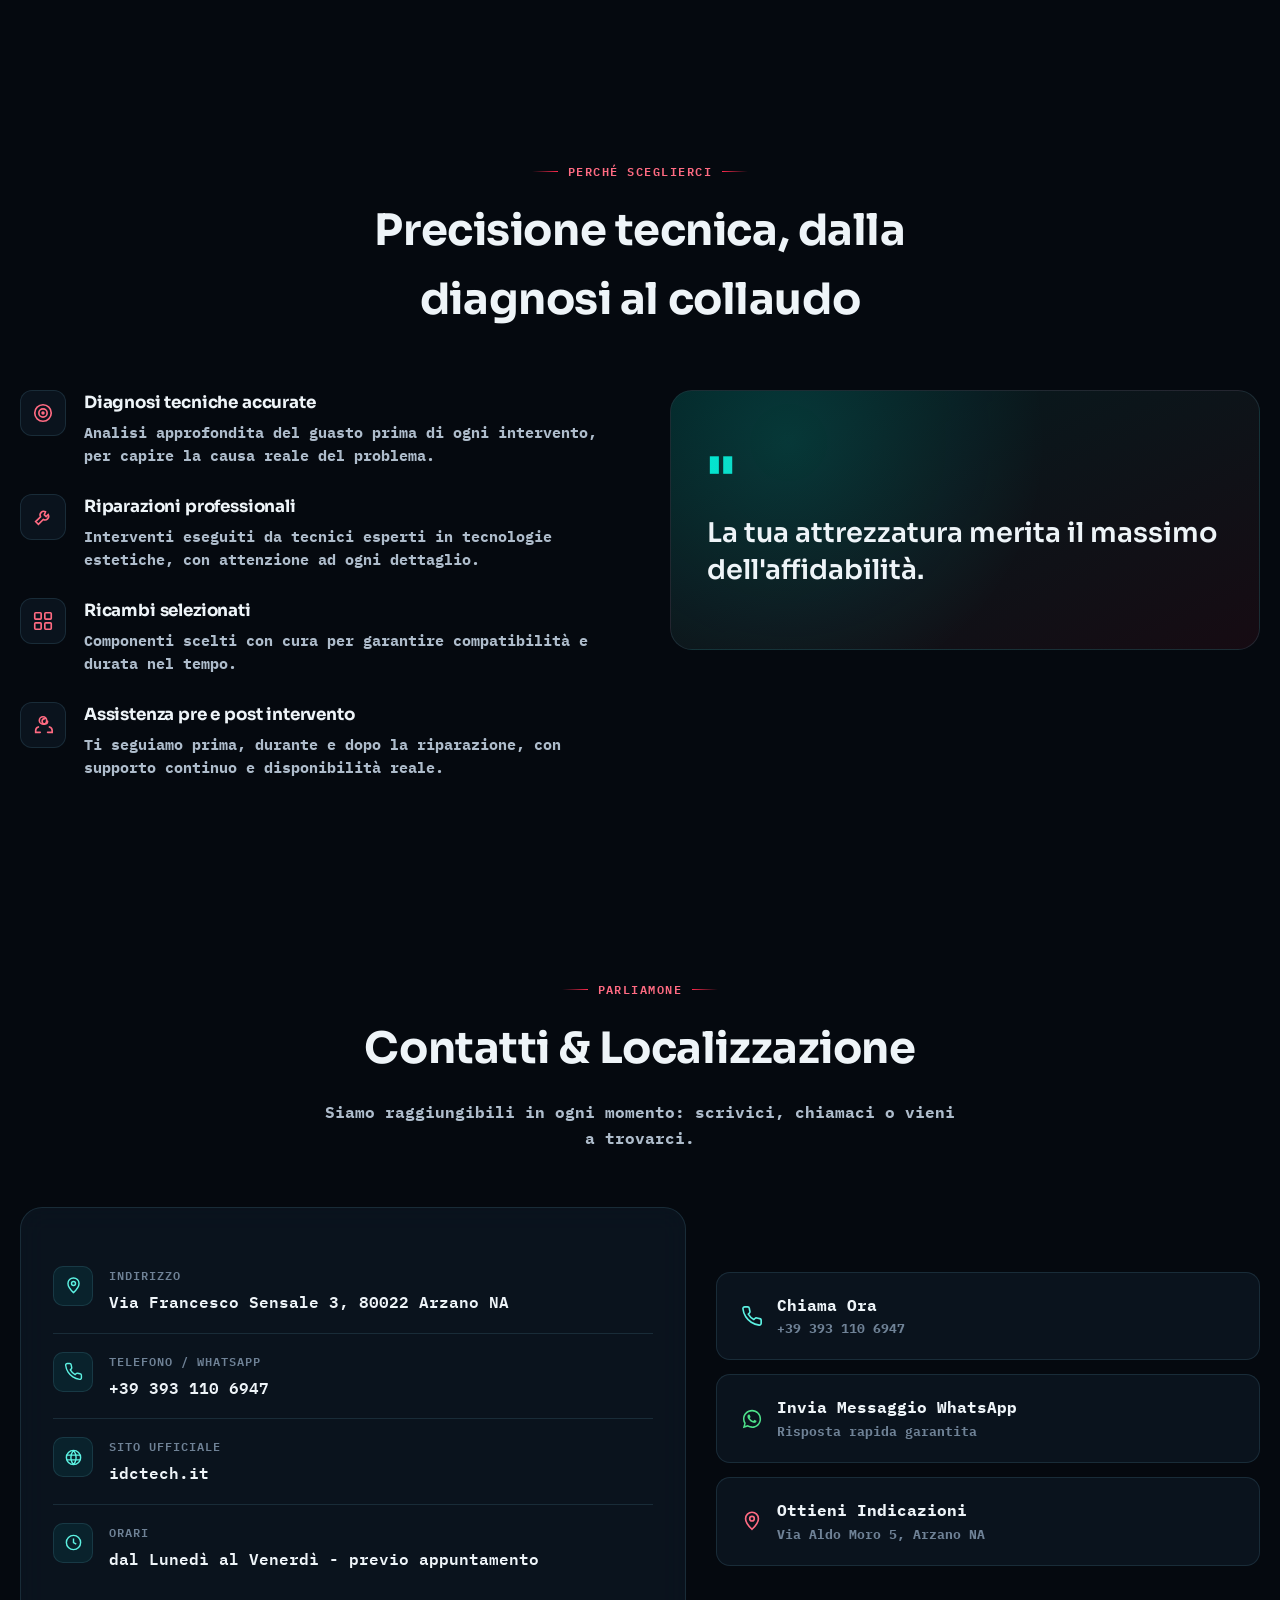
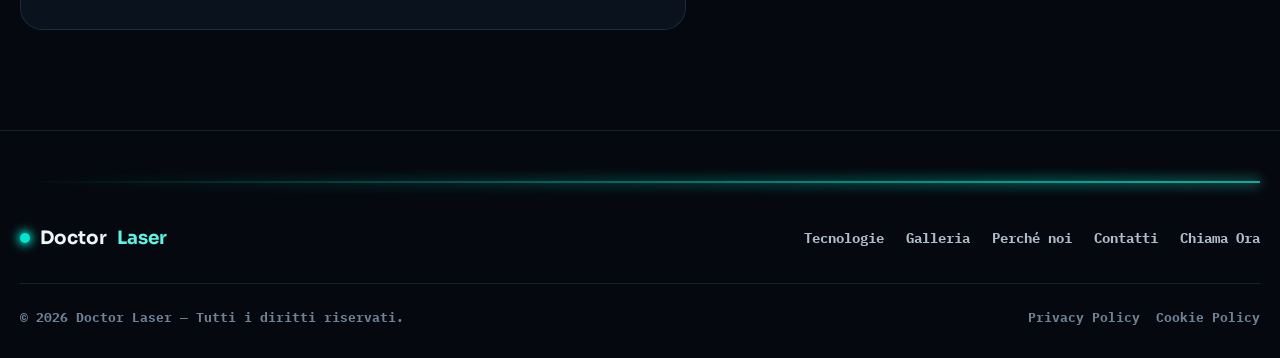
==== commit ece98aff: "Correct SVG and trust label formatting errors Fix typos in SVG circle elements and trust label." ====
--- a/index.html
+++ b/index.html
@@ -96,8 +96,7 @@
           </linearGradient>
         </defs>
         <circle class="ring" cx="240" cy="240" r="190" fill="none" stroke="rgba(0,230,208,.25)" stroke-width="1" stroke-dasharray="2 10"/>
-        <circle class="ring2" cx="240" cy="240" r="150" fill="none" stroke="rgba(255,42,77,.2)" stroke-width="1" stroke-dasharray="1 8"/>
-        <circle cx="240" cy="240" r="108" fill="rgba(16,28,42,.5)" stroke="url(#gradCyan)" stroke-width="1.5"/>
+        <circle class="ring2" cx="240" cy="240" r="150" fill="none" stroke="rgba(255,42,77,.2)" stroke-width="1" strongrcle cx="240" cy="240" r="108" fill="rgba(16,28,42,.5)" stroke="url(#gradCyan)" stroke-width="1.5"/>
         <!-- corpo del device -->
         <rect x="185" y="150" width="110" height="180" rx="16" fill="rgba(10,18,28,.85)" stroke="rgba(120,200,220,.35)" stroke-width="1.5"/>
         <rect x="200" y="168" width="80" height="40" rx="6" fill="rgba(0,230,208,.08)" stroke="rgba(0,230,208,.4)" stroke-width="1"/>
@@ -134,7 +133,8 @@
       </div>
       <div class="trust-card reveal right">
         <span class="status-dot"></span>
-        <div class="trust-label"><strong class="mono">SEMPRE APERTO</strong>Operativi H24, 7 giorni su 7</div>
+        <div class="trust-label"><strong class="mono">SEMPRE APEong
+          DAL LUNEDÌ AL VENERDÌ PREVIO APPUNTAMENTO ongtrong>Operativi H24, 7 giorni su 7</div>
       </div>
     </div>
   </div>
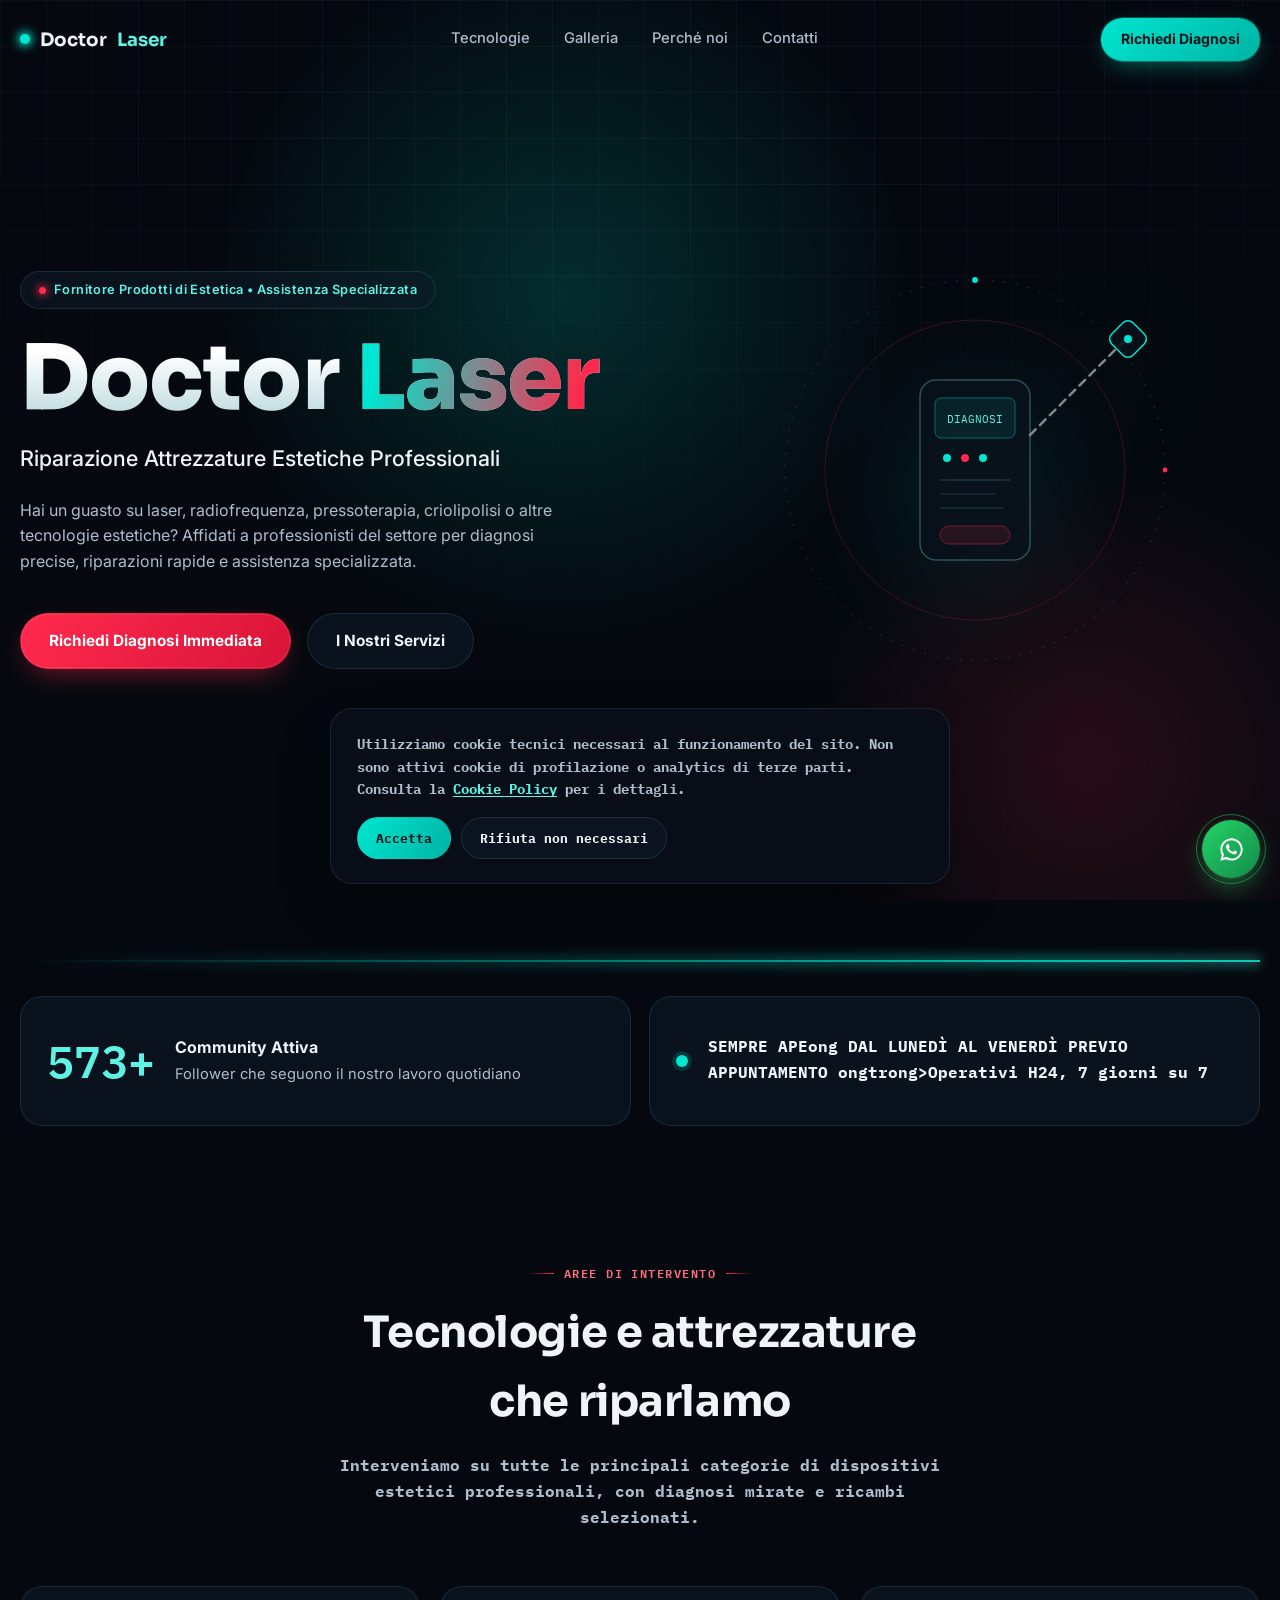
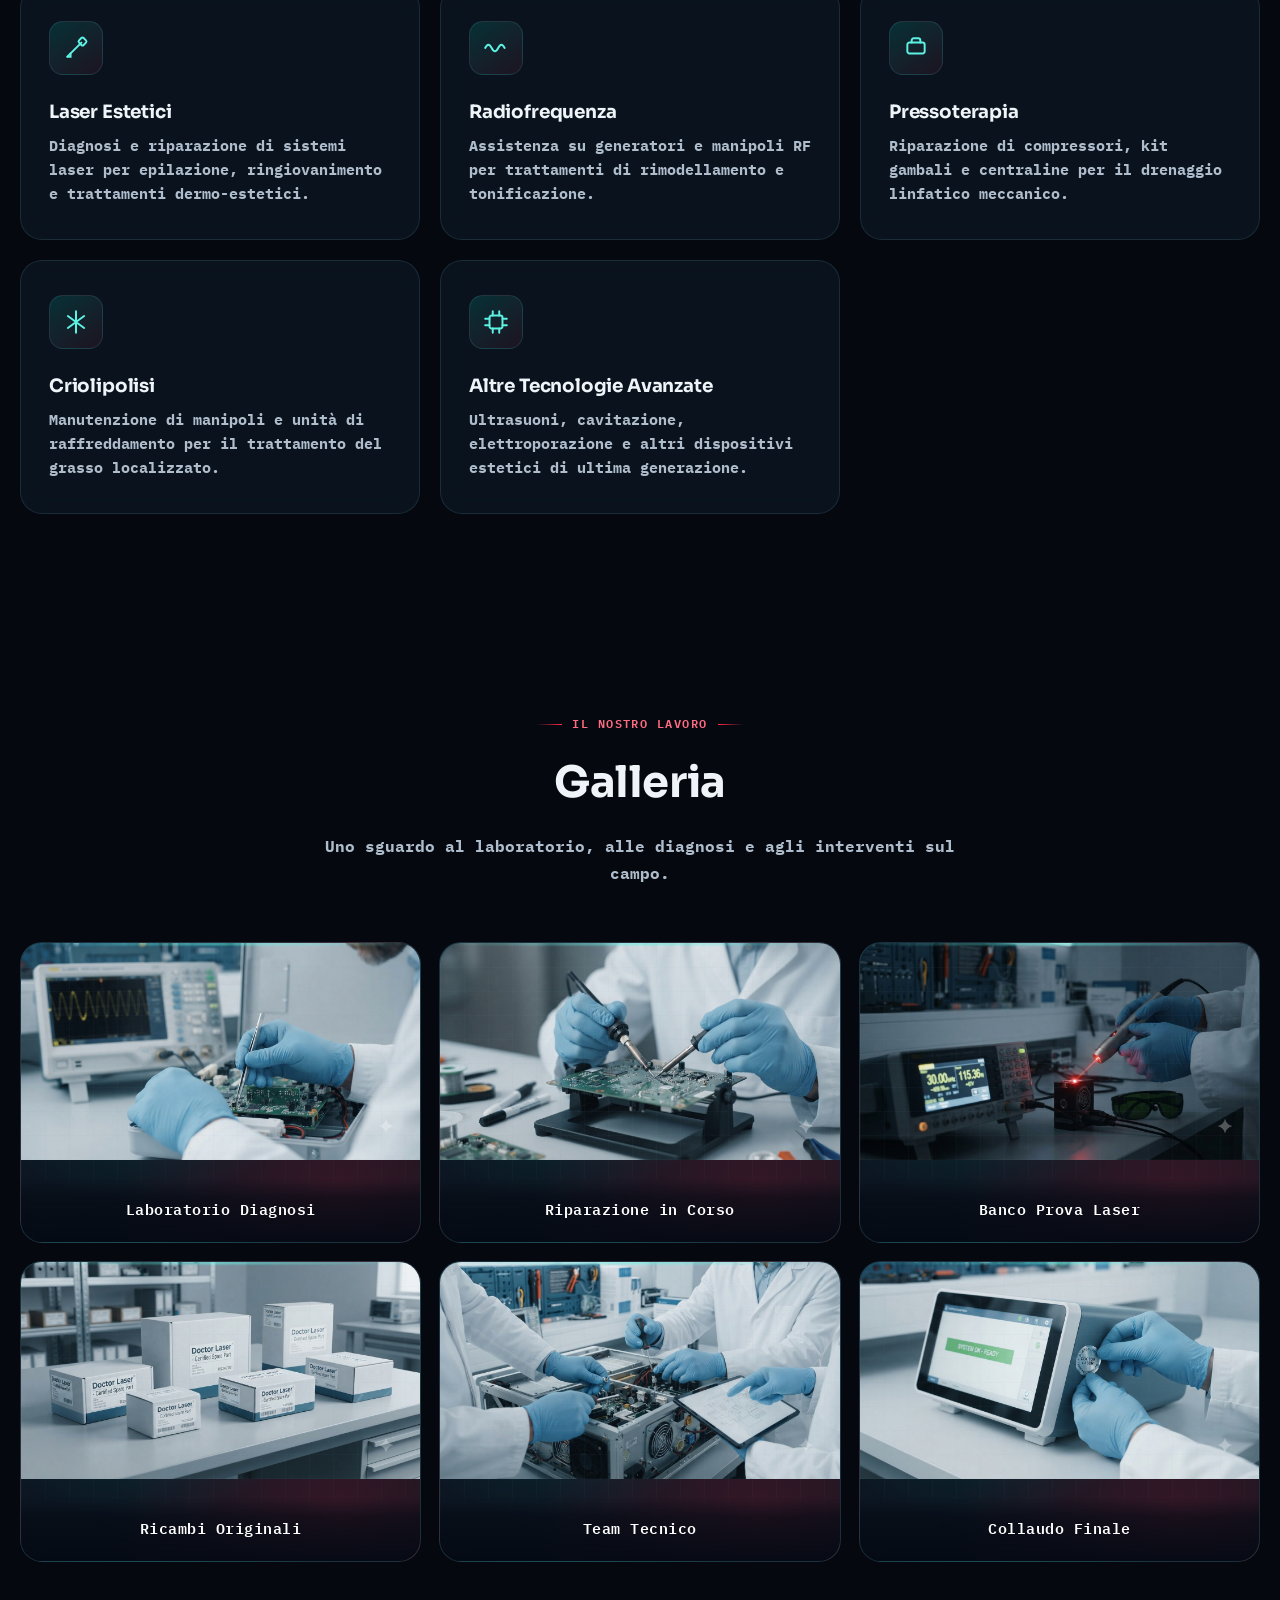
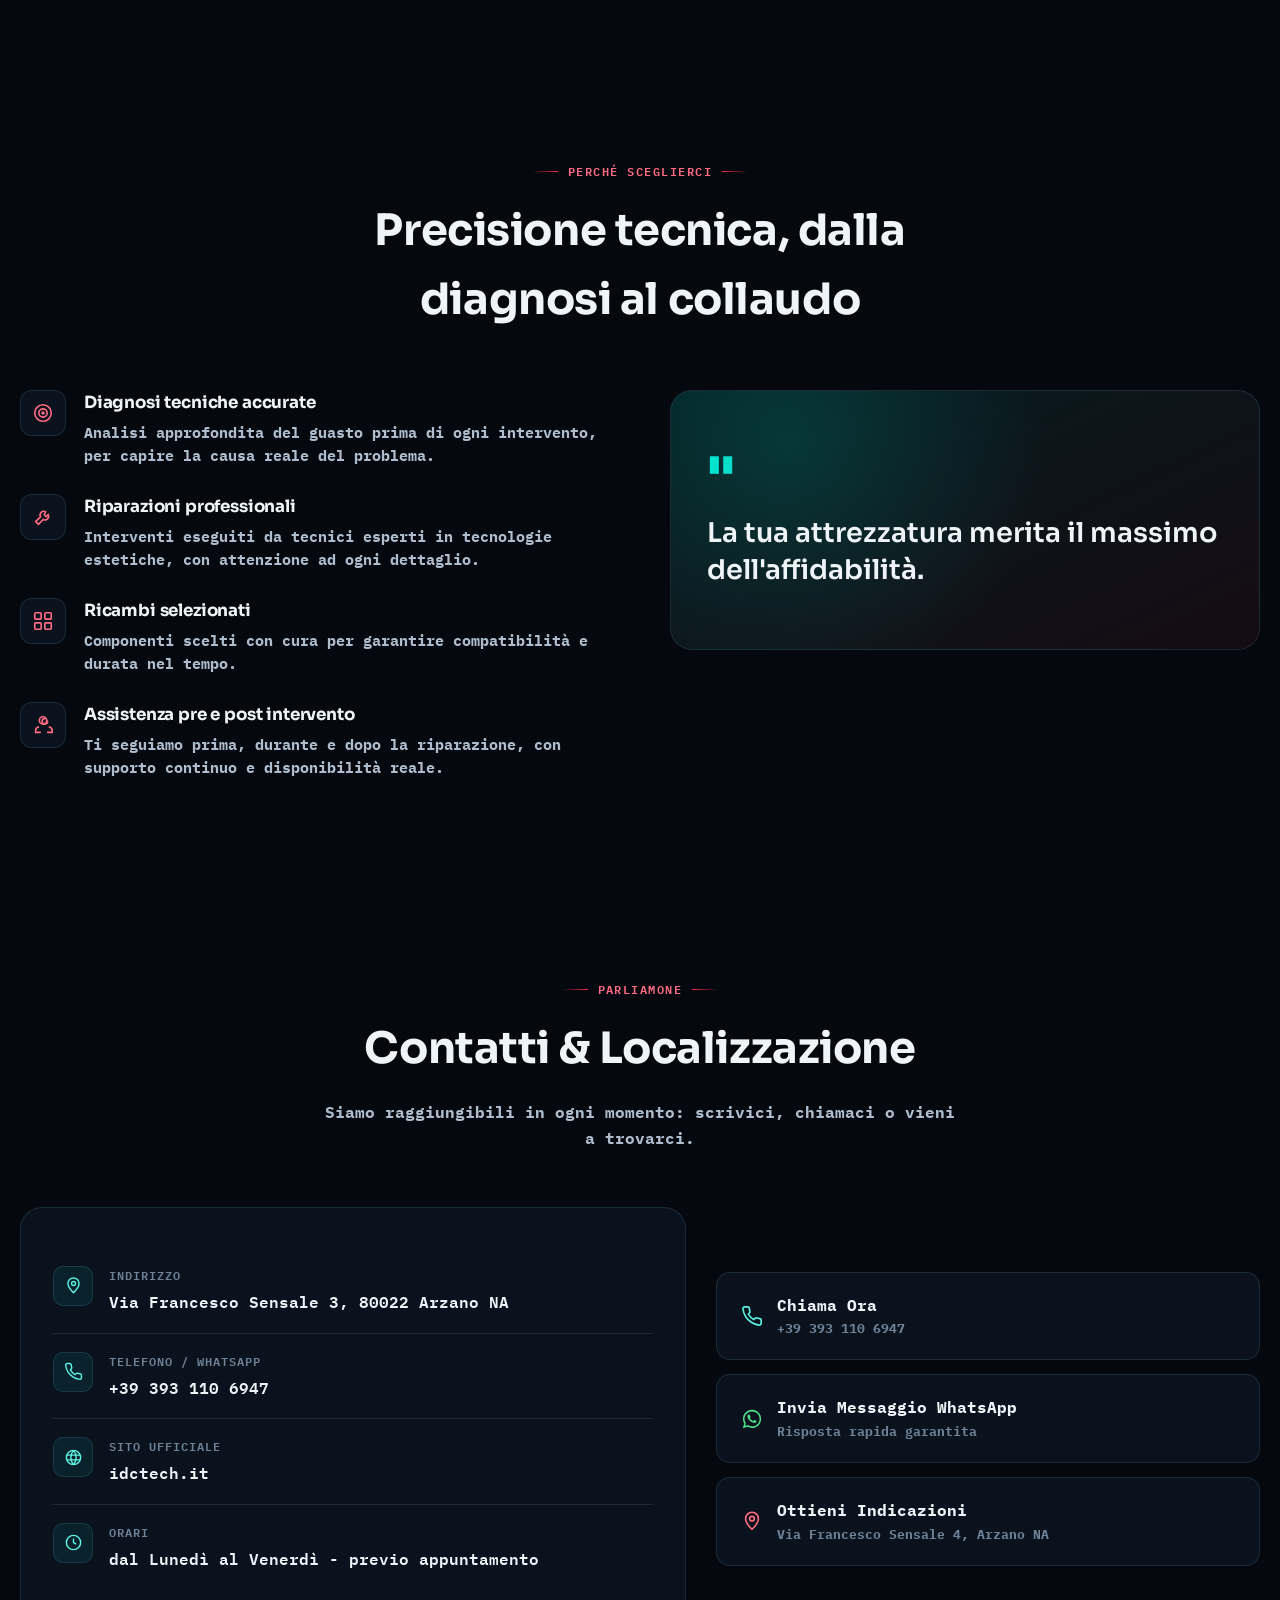
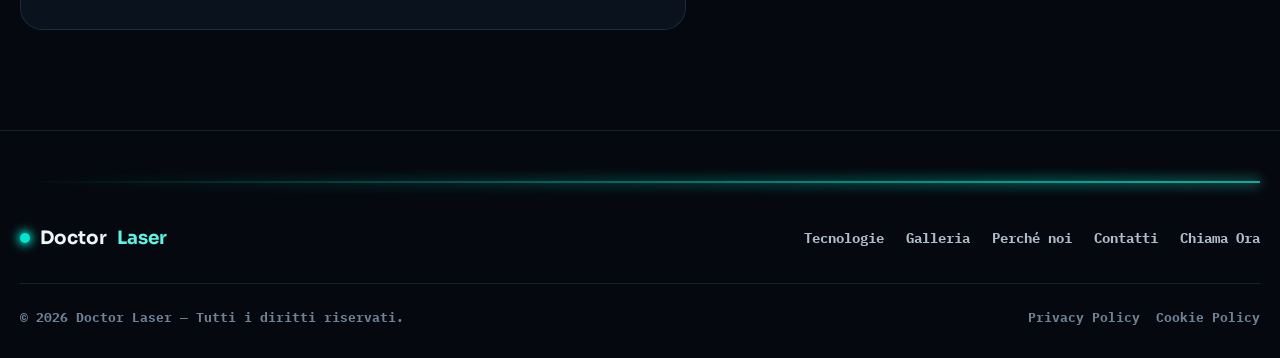
==== commit eff52f4d: "Update address in map link in index.html" ====
--- a/index.html
+++ b/index.html
@@ -349,7 +349,7 @@
         </a>
         <a href="https://www.google.com/maps/search/?api=1&query=Via+Francesco+Sensale+3+80022+Arzano+NA" class="action-btn maps" target="_blank" rel="noopener">
           <svg viewBox="0 0 24 24" fill="none" stroke="currentColor" stroke-width="1.8"><path d="M12 21s-7-6.5-7-11.5A7 7 0 0 1 19 9.5C19 14.5 12 21 12 21z"/><circle cx="12" cy="9.5" r="2.5"/></svg>
-          <span><strong>Ottieni Indicazioni</strong><span>Via Aldo Moro 5, Arzano NA</span></span>
+          <span><strong>Ottieni Indicazioni</strong><span>Via Francesco Sensale 4, Arzano NA</span></span>
         </a>
       </div>
     </div>
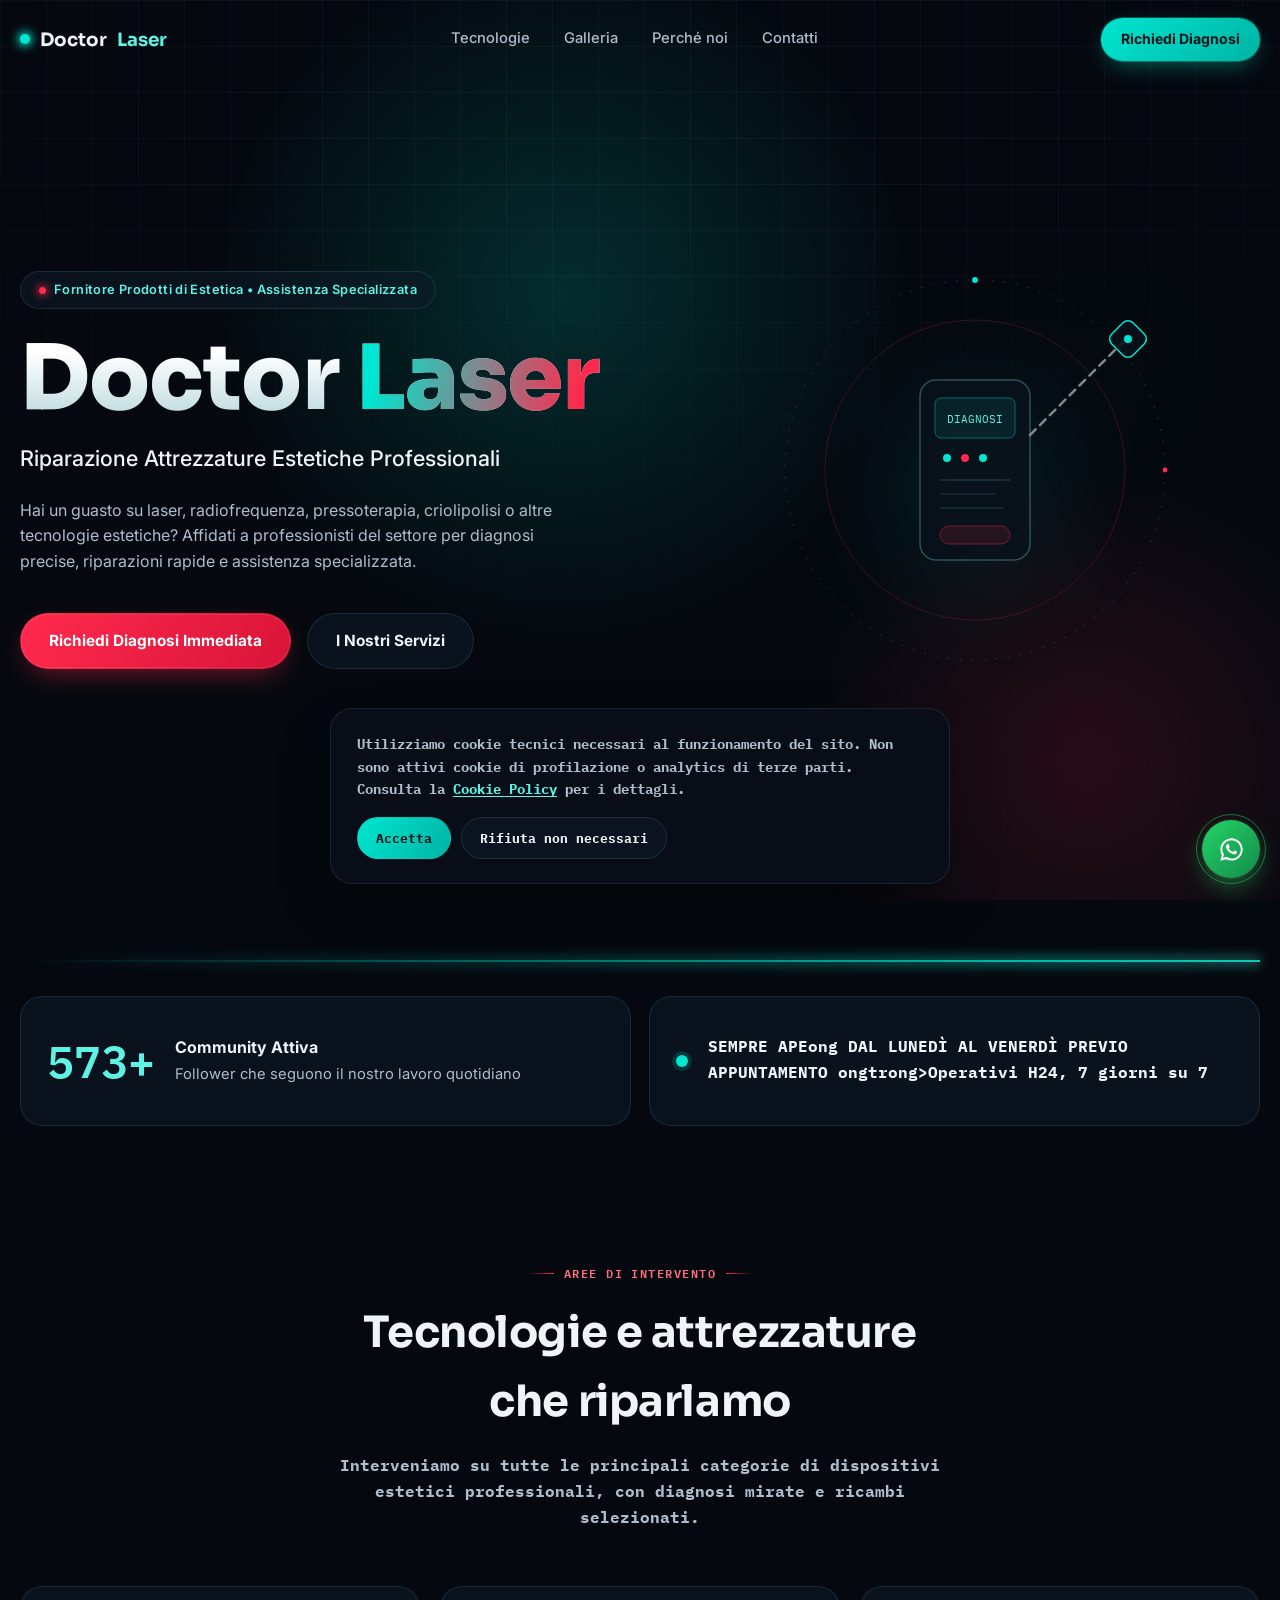
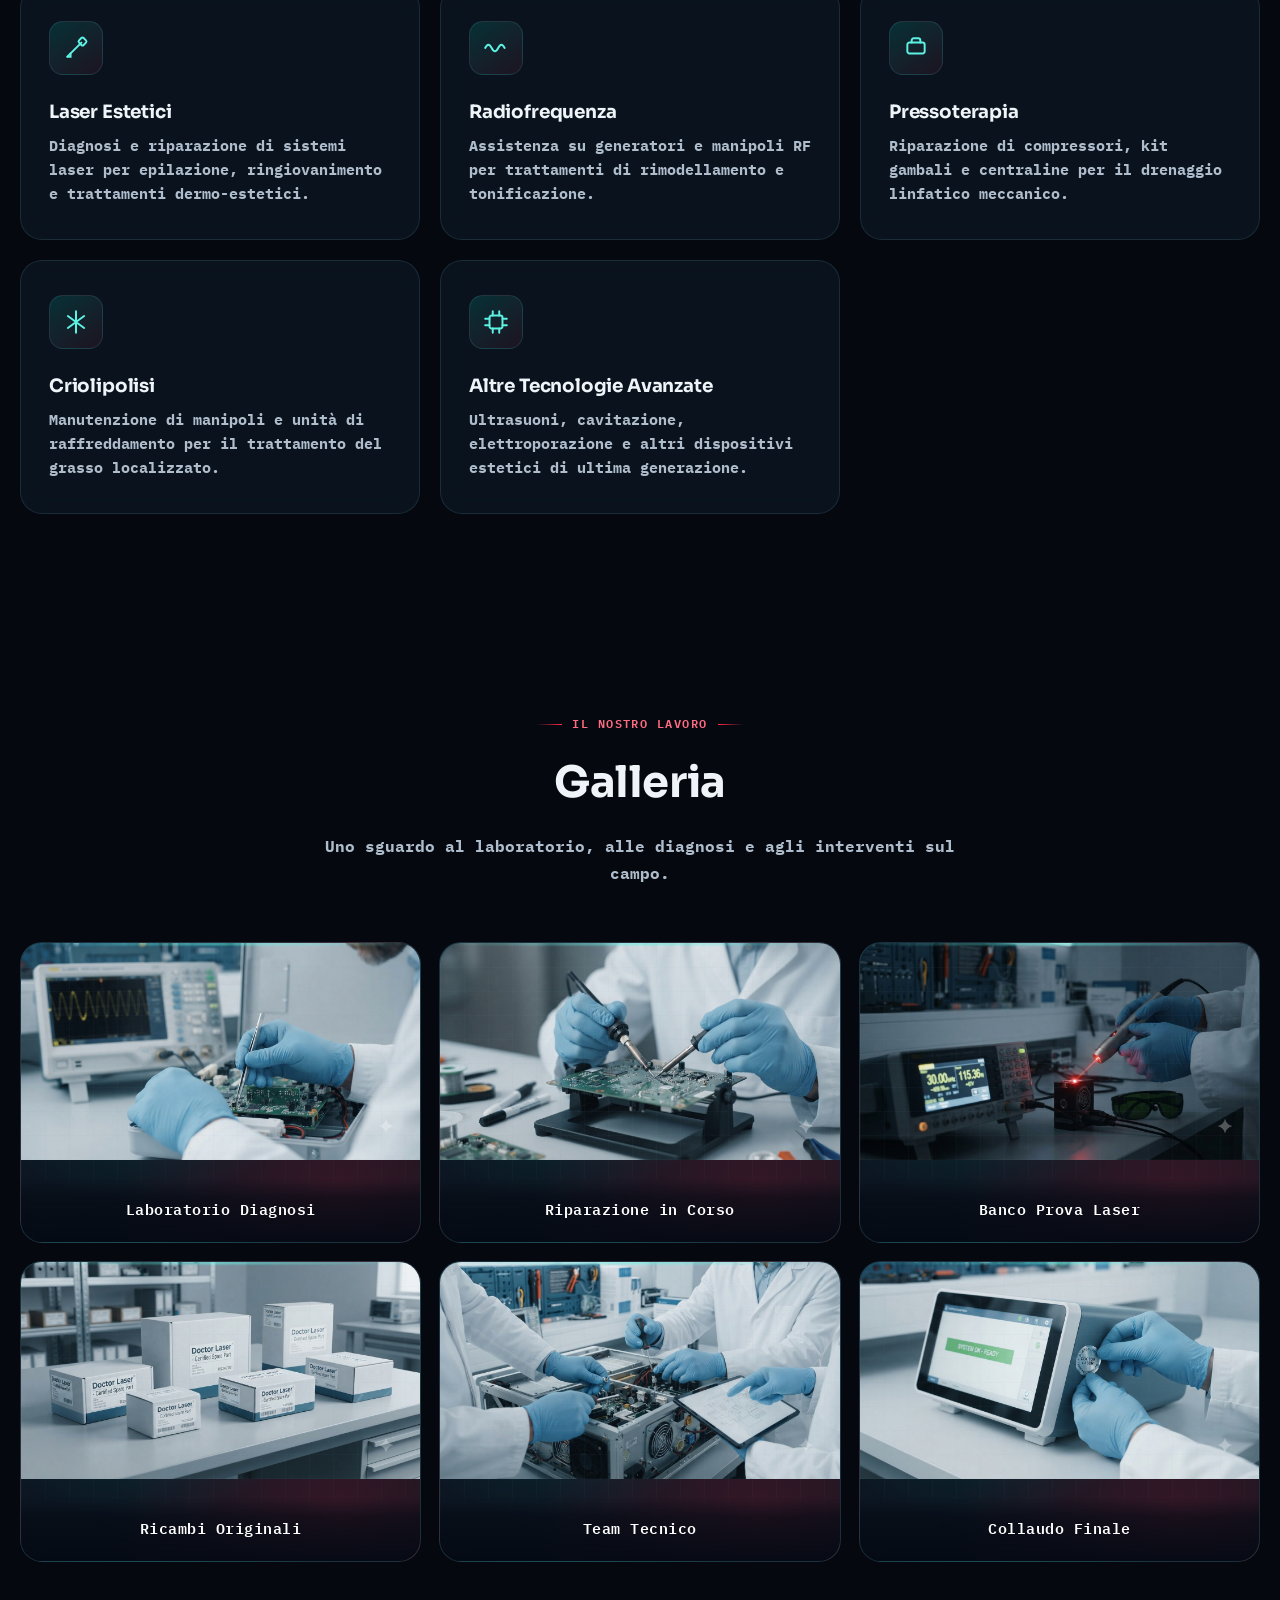
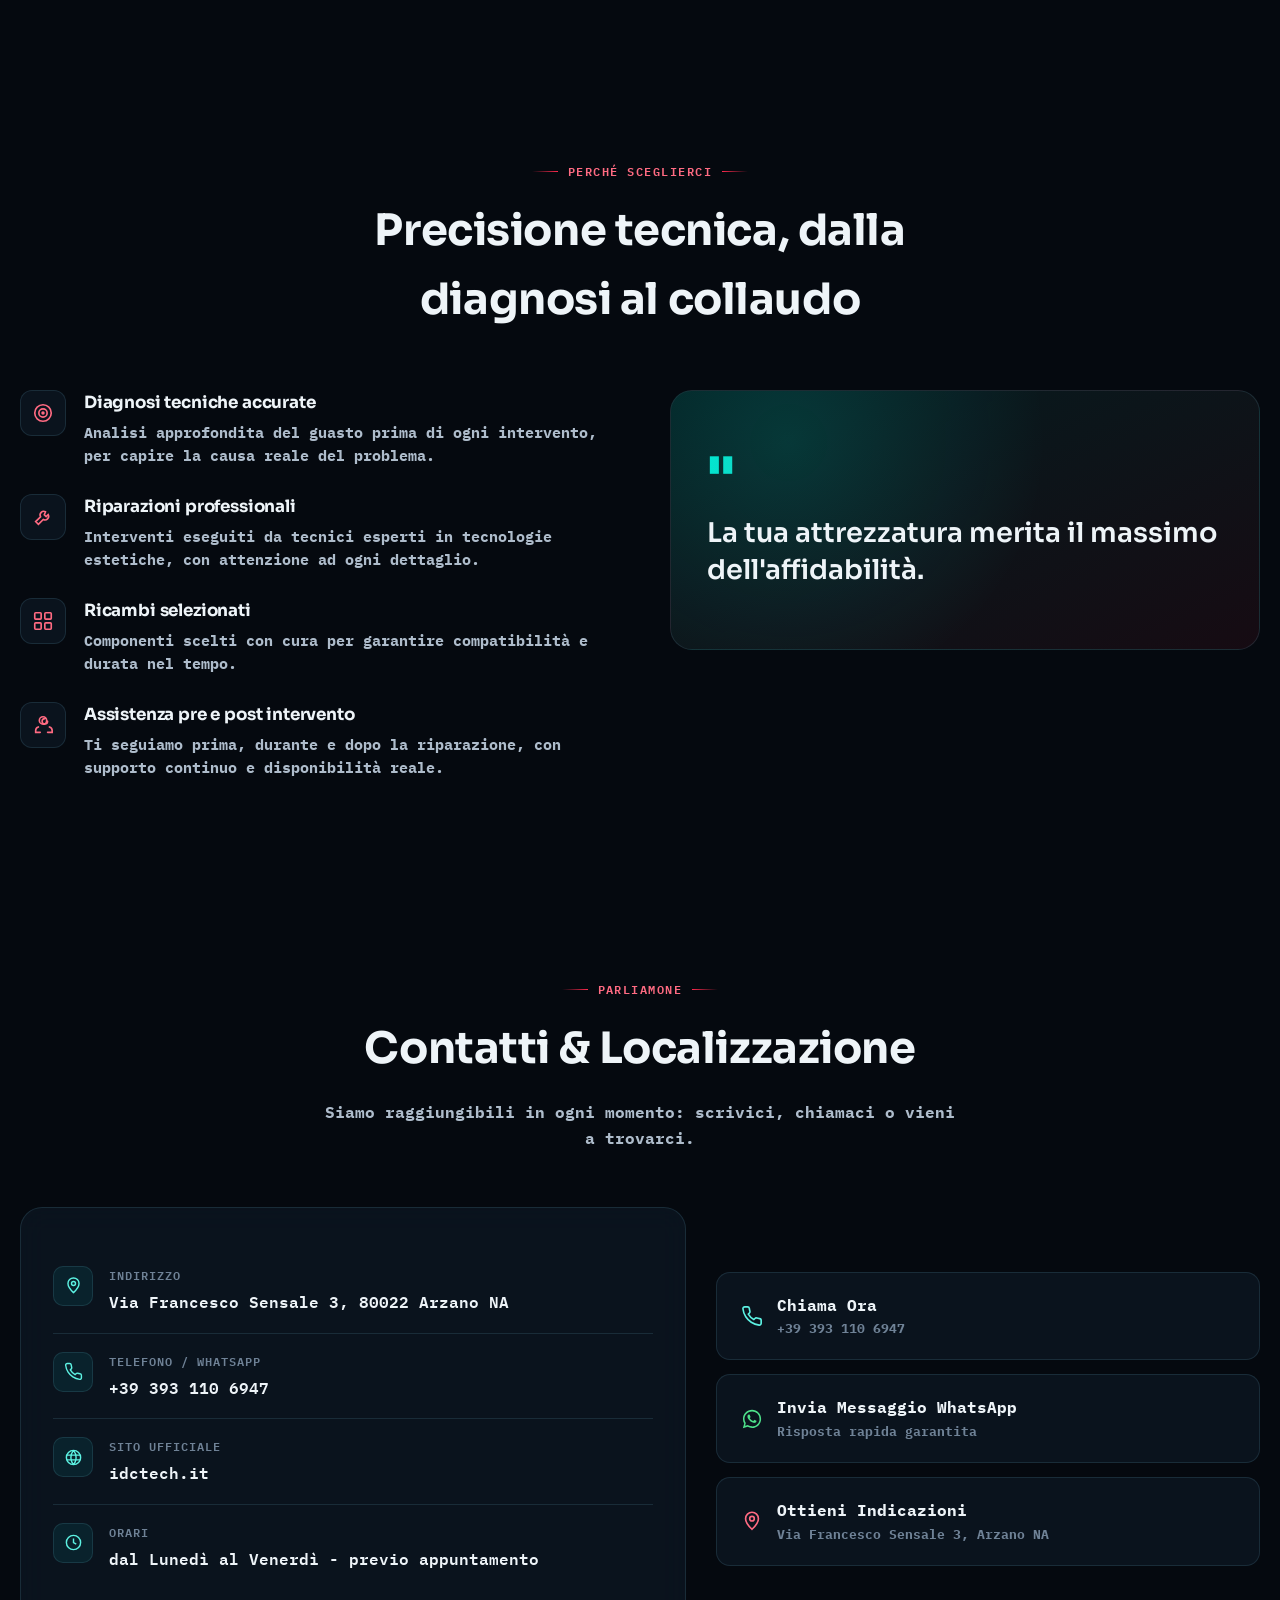
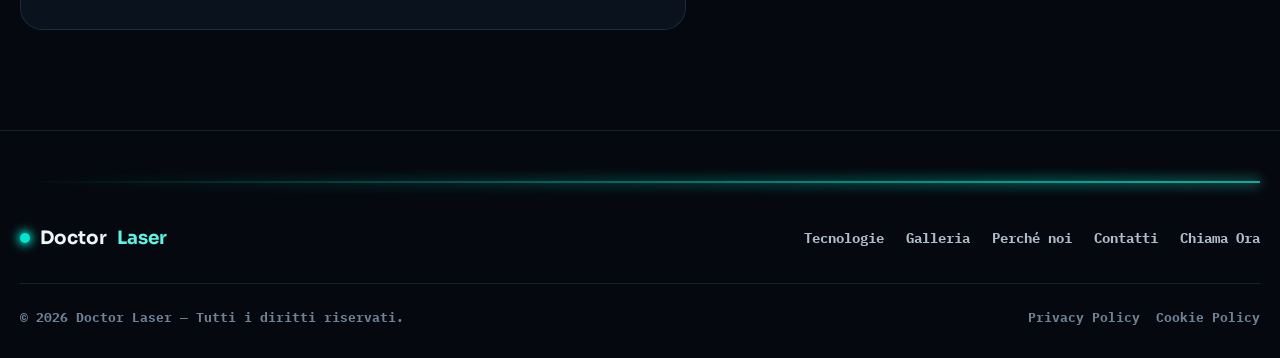
==== commit f60c3cfc: "Update address in map link to correct location" ====
--- a/index.html
+++ b/index.html
@@ -349,7 +349,7 @@
         </a>
         <a href="https://www.google.com/maps/search/?api=1&query=Via+Francesco+Sensale+3+80022+Arzano+NA" class="action-btn maps" target="_blank" rel="noopener">
           <svg viewBox="0 0 24 24" fill="none" stroke="currentColor" stroke-width="1.8"><path d="M12 21s-7-6.5-7-11.5A7 7 0 0 1 19 9.5C19 14.5 12 21 12 21z"/><circle cx="12" cy="9.5" r="2.5"/></svg>
-          <span><strong>Ottieni Indicazioni</strong><span>Via Francesco Sensale 4, Arzano NA</span></span>
+          <span><strong>Ottieni Indicazioni</strong><span>Via Francesco Sensale 3, Arzano NA</span></span>
         </a>
       </div>
     </div>
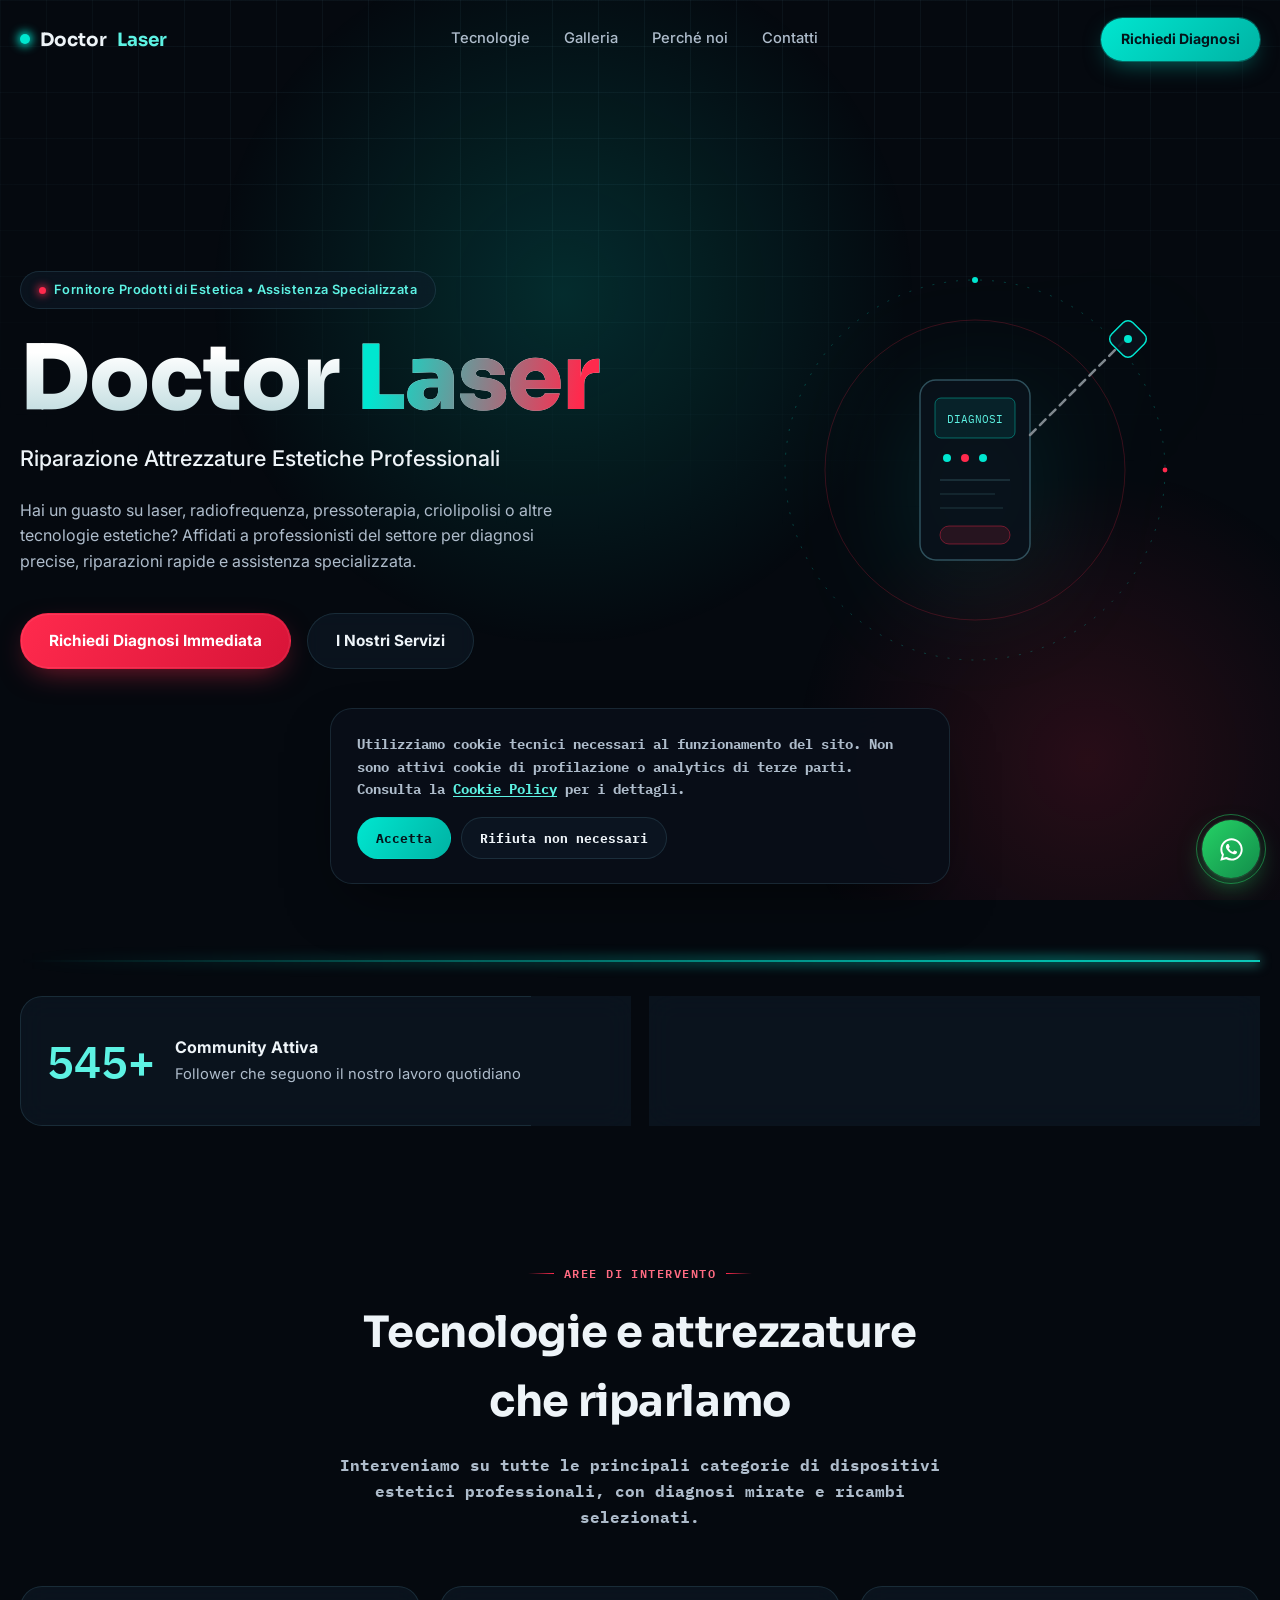
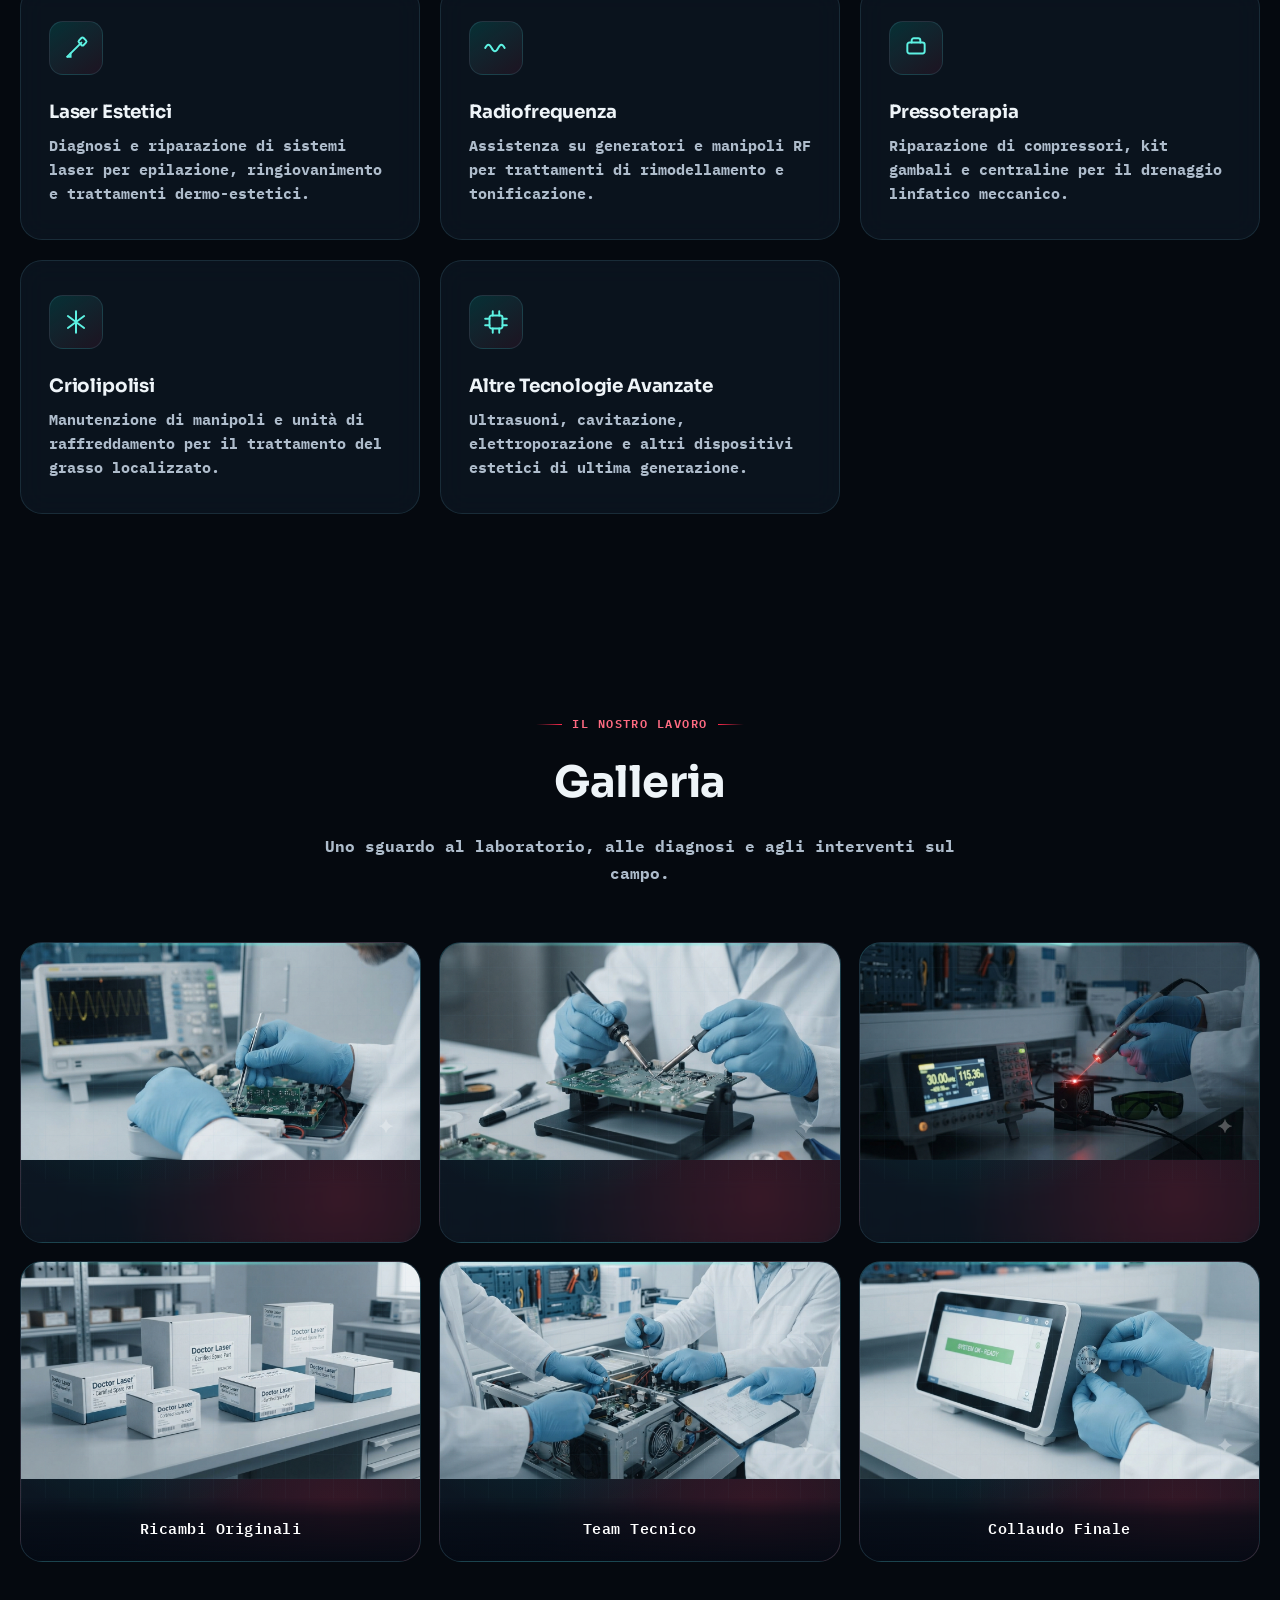
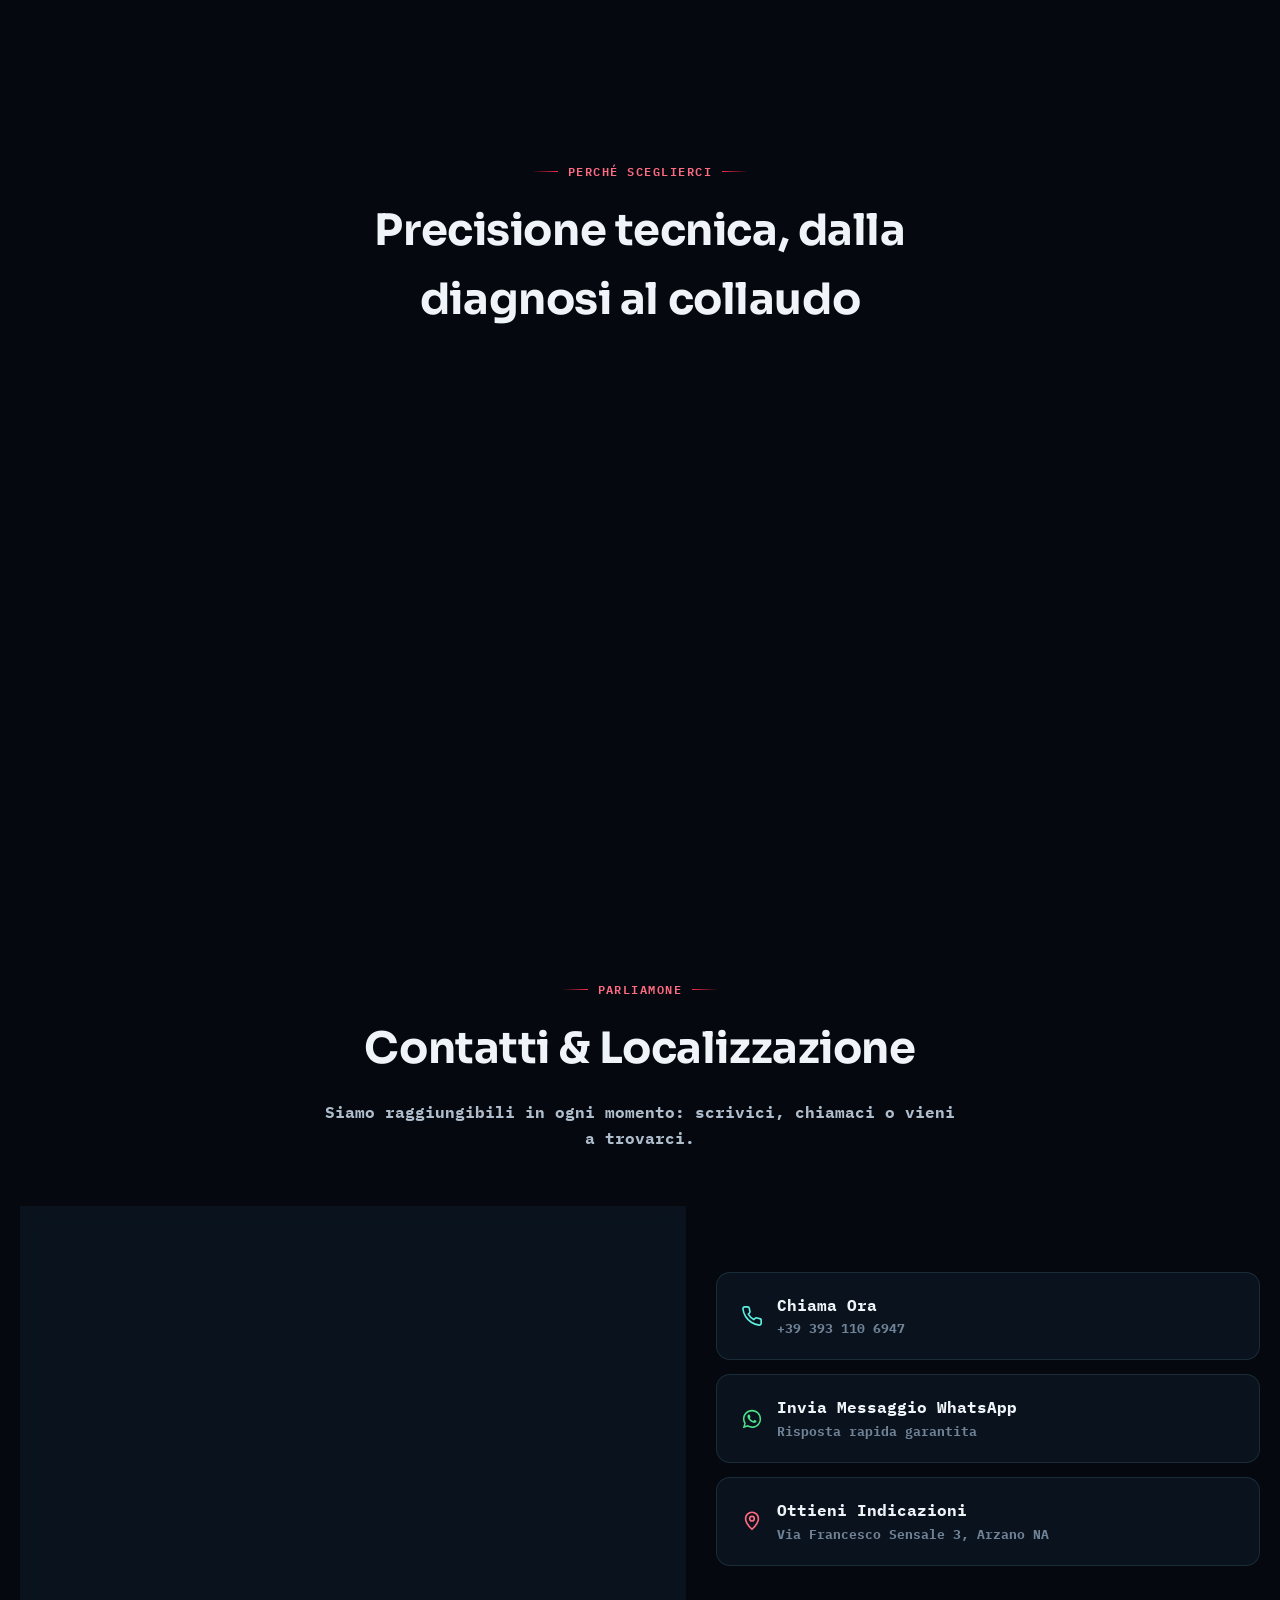
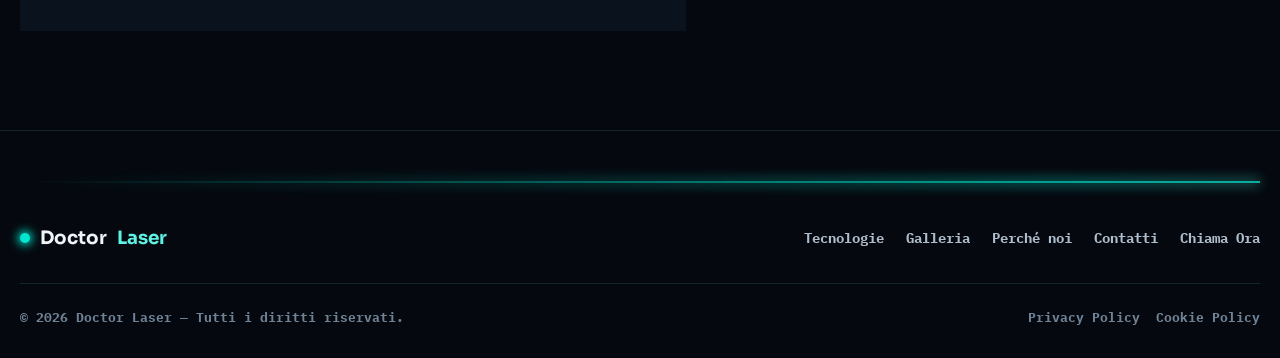
==== commit 5f40569a: "Update official website URL in index.html" ====
--- a/index.html
+++ b/index.html
@@ -330,7 +330,7 @@
         </div>
         <div class="info-row">
           <div class="info-icon"><svg viewBox="0 0 24 24" fill="none" stroke="currentColor" stroke-width="1.8"><circle cx="12" cy="12" r="9"/><path d="M3.6 9h16.8M3.6 15h16.8M12 3a14 14 0 0 1 0 18M12 3a14 14 0 0 0 0 18"/></svg></div>
-          <div><div class="label">Sito Ufficiale</div><div class="value">idctech.it</div></div>
+          <div><div class="label">Sito Ufficiale</div><div class="value">www.idctech.it</div></div>
         </div>
         <div class="info-row">
           <div class="info-icon"><svg viewBox="0 0 24 24" fill="none" stroke="currentColor" stroke-width="1.8"><circle cx="12" cy="12" r="9"/><path d="M12 7v5l3.5 2"/></svg></div>
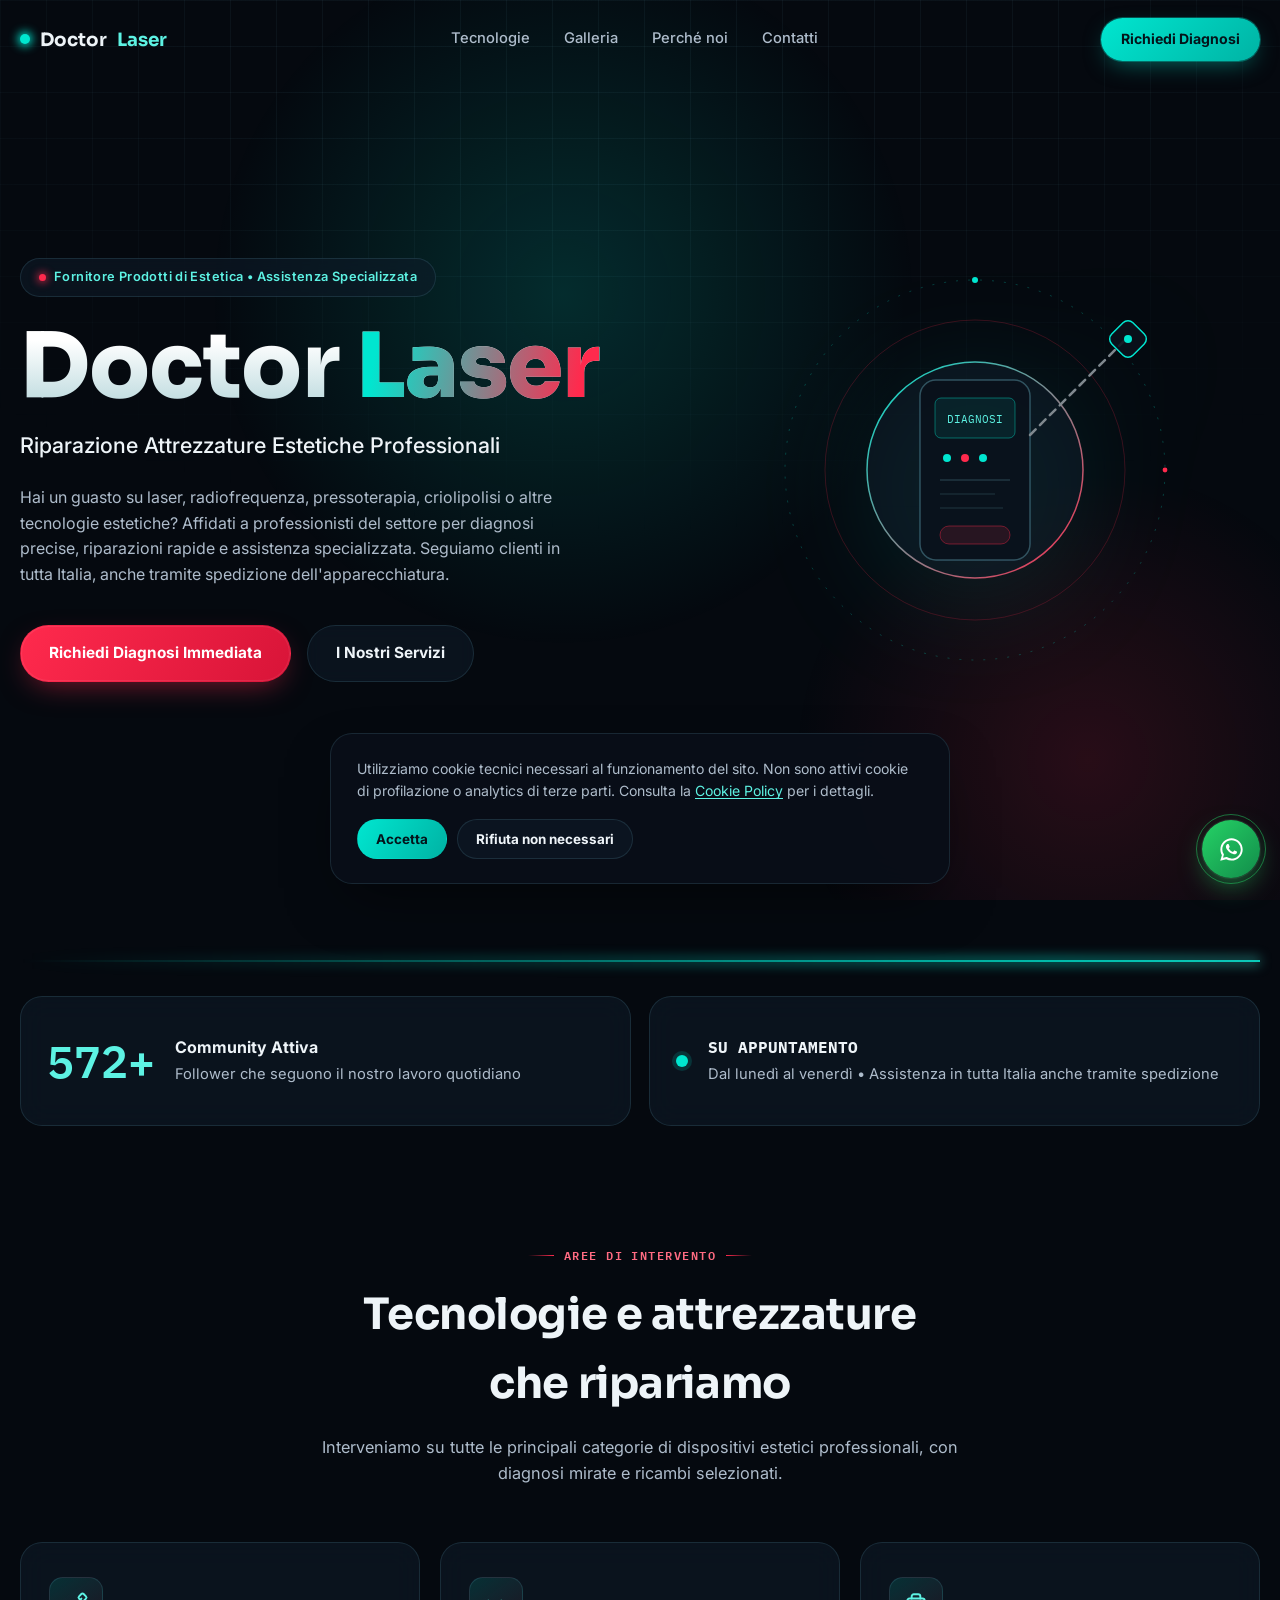
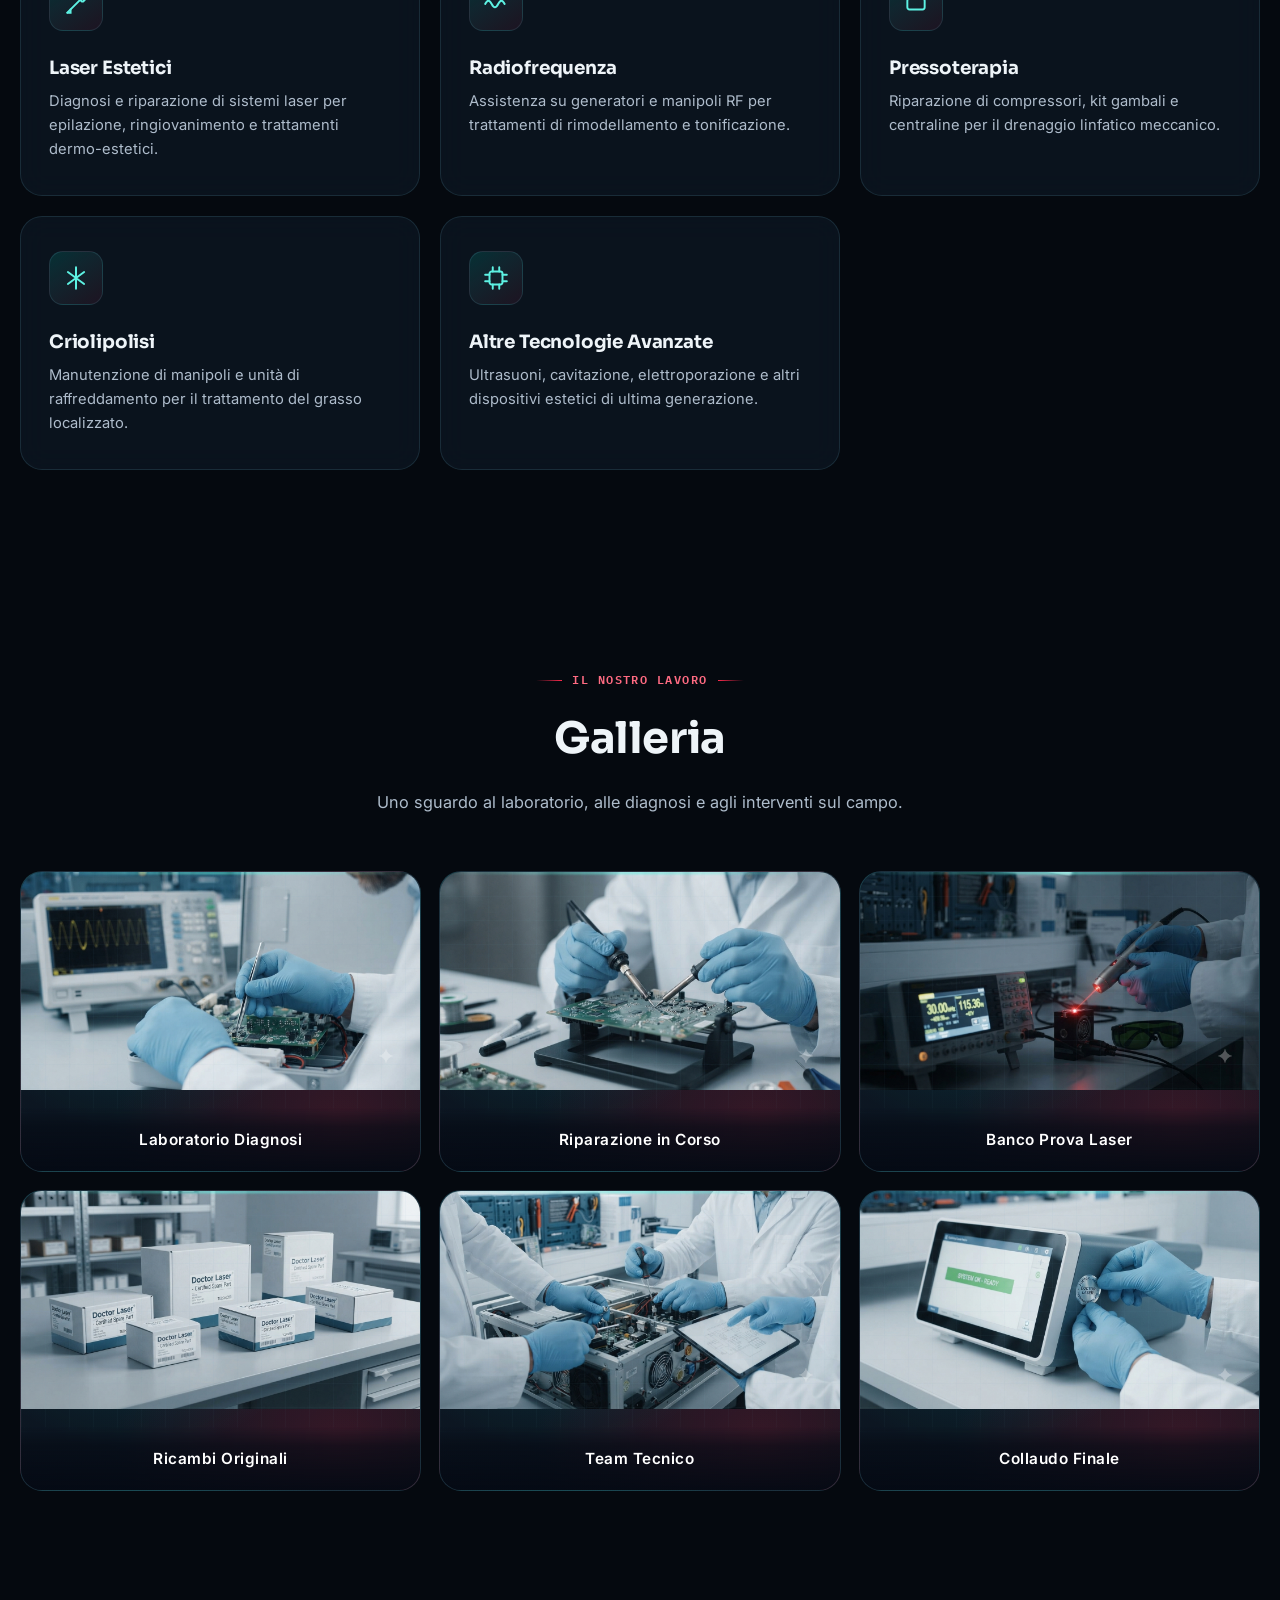
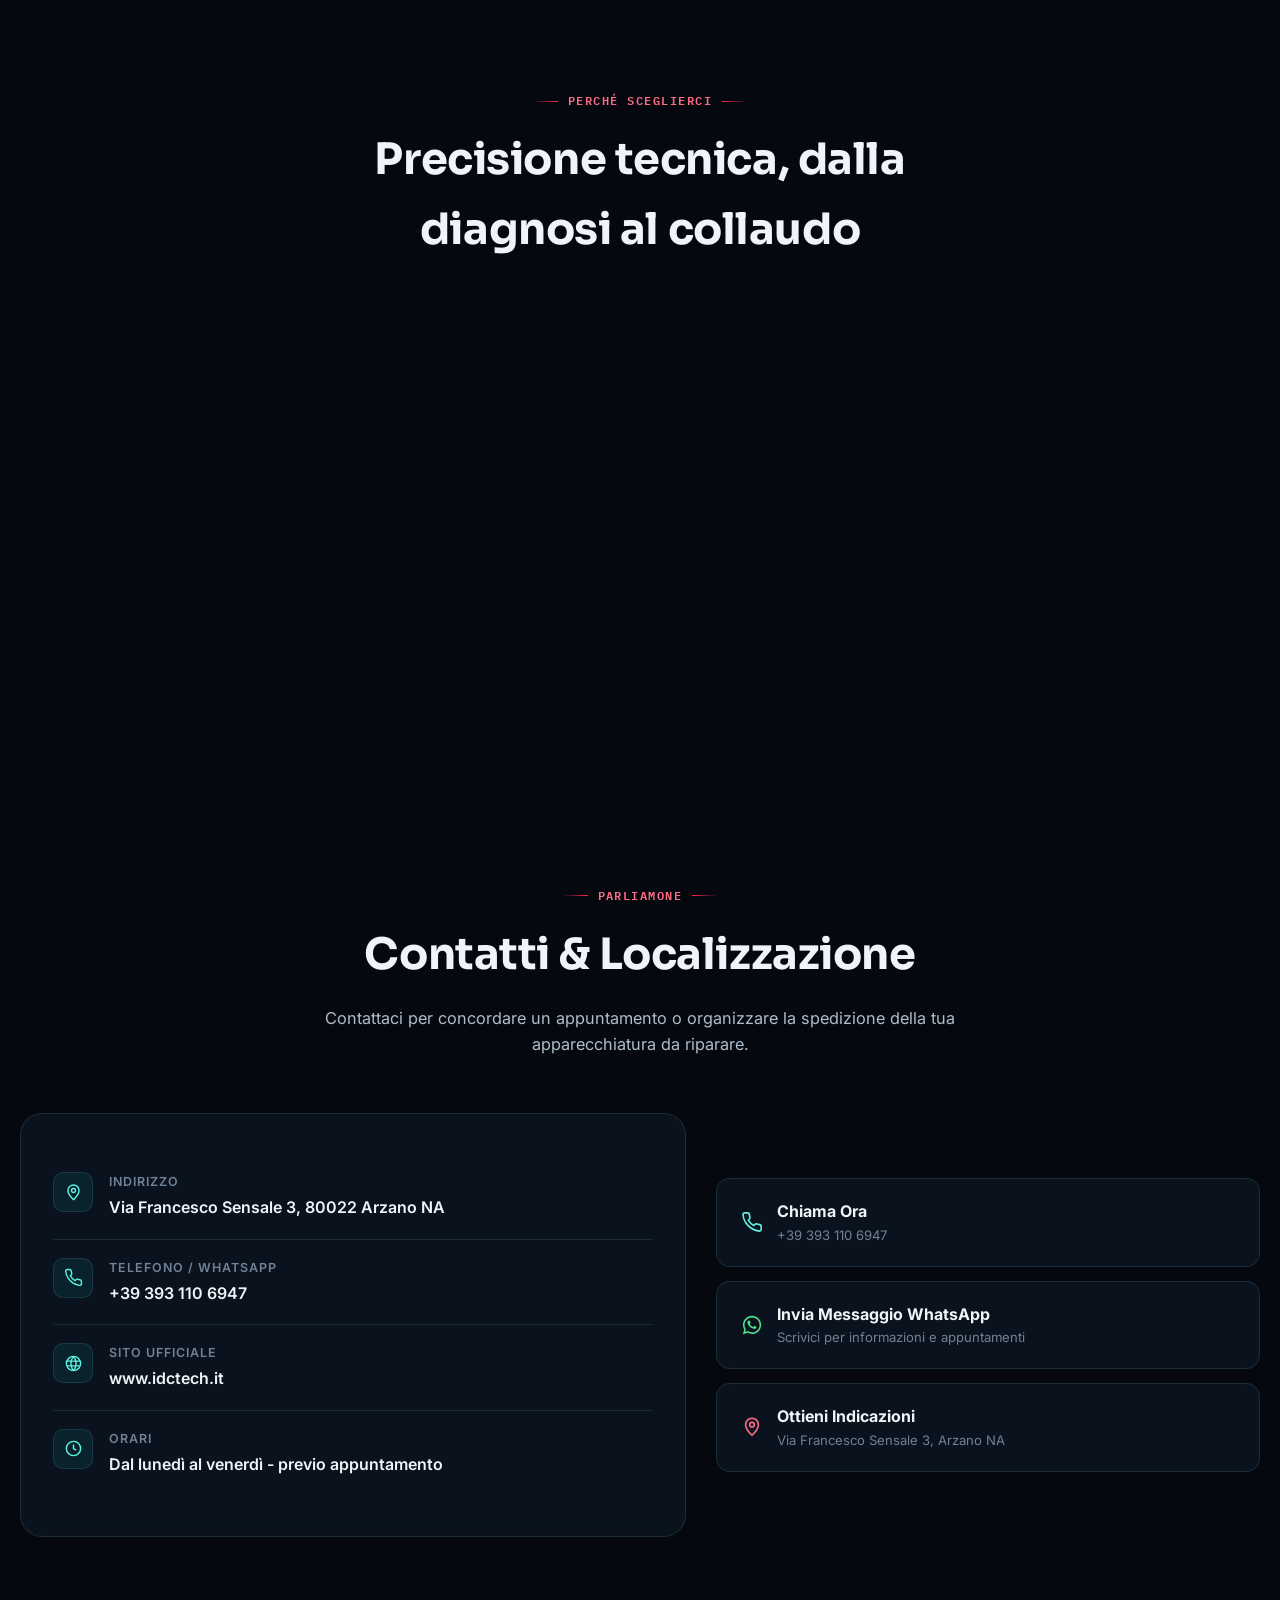
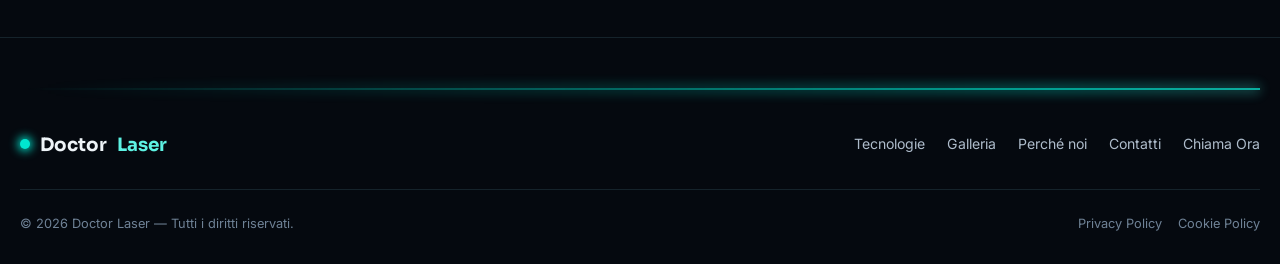
==== commit 86d51b4e: "Add files via upload" ====
--- a/index.html
+++ b/index.html
@@ -3,23 +3,22 @@
 <head>
 <meta charset="UTF-8">
 <meta name="viewport" content="width=device-width, initial-scale=1.0, viewport-fit=cover">
-<title>Doctor Laser | Riparazione Attrezzature Estetiche Professionali</title>
-<meta name="description" content="Doctor Laser: assistenza e riparazione specializzata per laser estetici, radiofrequenza, pressoterapia, criolipolisi e altre tecnologie. Diagnosi rapide, ricambi selezionati, sempre operativi.">
-<meta name="keywords" content="riparazione laser estetico, assistenza radiofrequenza, riparazione criolipolisi, riparazione pressoterapia, tecnico attrezzature estetiche, Arzano, Napoli">
-<meta name="author" content="Doctor Laser">
+<title>IDC Tech | Doctor Laser - Riparazione Apparecchiature Estetiche</title>
+<meta name="description" content="IDC Tech - Doctor Laser: assistenza e riparazione di laser e apparecchiature estetiche in tutta Italia, anche tramite spedizione. Vendita e noleggio.">
+<meta name="author" content="IDC Tech - Doctor Laser">
 <meta name="robots" content="index, follow">
+<link rel="canonical" href="https://www.idctech.it/">
 
 <meta property="og:type" content="website">
-<meta property="og:site_name" content="Doctor Laser">
-<meta property="og:title" content="Doctor Laser | Riparazione Attrezzature Estetiche Professionali">
-<meta property="og:description" content="Diagnosi precise e riparazioni rapide per laser, radiofrequenza, pressoterapia e criolipolisi. Assistenza specializzata, sempre operativi.">
-<meta property="og:image" content="https://doctorlaser.online/og-cover.jpg">
-<meta property="og:url" content="https://doctorlaser.online/">
+<meta property="og:site_name" content="IDC Tech | Doctor Laser">
+<meta property="og:title" content="IDC Tech | Doctor Laser - Riparazione Apparecchiature Estetiche">
+<meta property="og:description" content="Assistenza e riparazione di laser e apparecchiature estetiche in tutta Italia, anche tramite spedizione. Vendita e noleggio professionale.">
+<meta property="og:url" content="https://www.idctech.it/">
 <meta property="og:locale" content="it_IT">
 
-<meta name="twitter:card" content="summary_large_image">
-<meta name="twitter:title" content="Doctor Laser | Assistenza Attrezzature Estetiche">
-<meta name="twitter:description" content="Diagnosi precise e riparazioni rapide per laser, radiofrequenza, pressoterapia e criolipolisi.">
+<meta name="twitter:card" content="summary">
+<meta name="twitter:title" content="IDC Tech | Doctor Laser - Assistenza apparecchiature estetiche">
+<meta name="twitter:description" content="Assistenza e riparazione in tutta Italia, anche tramite spedizione, per laser e tecnologie estetiche professionali.">
 
 <link rel="icon" type="image/svg+xml" href="data:image/svg+xml,%3Csvg xmlns='http://www.w3.org/2000/svg' viewBox='0 0 64 64'%3E%3Crect width='64' height='64' rx='14' fill='%23070d16'/%3E%3Cline x1='14' y1='50' x2='50' y2='14' stroke='%2300e6d0' stroke-width='5' stroke-linecap='round'/%3E%3Ccircle cx='50' cy='14' r='6' fill='%23ff2a4d'/%3E%3C/svg%3E">
 
@@ -27,6 +26,29 @@
 <link rel="preconnect" href="https://fonts.gstatic.com" crossorigin>
 <link href="https://fonts.googleapis.com/css2?family=Sora:wght@400;500;600;700;800&family=Inter:wght@400;500;600;700&family=IBM+Plex+Mono:wght@500;600&display=swap" rel="stylesheet">
 <link rel="stylesheet" href="assets/style.css">
+
+<script type="application/ld+json">
+{
+  "@context": "https://schema.org",
+  "@type": "ProfessionalService",
+  "name": "IDC Tech - Doctor Laser",
+  "url": "https://www.idctech.it/",
+  "telephone": "+39 393 110 6947",
+  "description": "Assistenza e riparazione di apparecchiature estetiche professionali in tutta Italia, anche tramite spedizione. Vendita e noleggio di tecnologie estetiche.",
+  "address": {
+    "@type": "PostalAddress",
+    "streetAddress": "Via Francesco Sensale 3",
+    "postalCode": "80022",
+    "addressLocality": "Arzano",
+    "addressRegion": "NA",
+    "addressCountry": "IT"
+  },
+  "areaServed": {
+    "@type": "Country",
+    "name": "Italia"
+  }
+}
+</script>
 </head>
 <body>
 
@@ -76,7 +98,7 @@
 
       <p class="hero-sub reveal in">Riparazione Attrezzature Estetiche Professionali</p>
 
-      <p class="hero-text reveal in">Hai un guasto su laser, radiofrequenza, pressoterapia, criolipolisi o altre tecnologie estetiche? Affidati a professionisti del settore per diagnosi precise, riparazioni rapide e assistenza specializzata.</p>
+      <p class="hero-text reveal in">Hai un guasto su laser, radiofrequenza, pressoterapia, criolipolisi o altre tecnologie estetiche? Affidati a professionisti del settore per diagnosi precise, riparazioni rapide e assistenza specializzata. Seguiamo clienti in tutta Italia, anche tramite spedizione dell'apparecchiatura.</p>
 
       <div class="hero-ctas reveal in">
         <a href="https://wa.me/393931106947?text=Ciao%20Doctor%20Laser%2C%20ho%20bisogno%20di%20una%20diagnosi%20immediata%20per%20la%20mia%20attrezzatura." class="btn btn-primary" target="_blank" rel="noopener">
@@ -96,7 +118,8 @@
           </linearGradient>
         </defs>
         <circle class="ring" cx="240" cy="240" r="190" fill="none" stroke="rgba(0,230,208,.25)" stroke-width="1" stroke-dasharray="2 10"/>
-        <circle class="ring2" cx="240" cy="240" r="150" fill="none" stroke="rgba(255,42,77,.2)" stroke-width="1" strongrcle cx="240" cy="240" r="108" fill="rgba(16,28,42,.5)" stroke="url(#gradCyan)" stroke-width="1.5"/>
+        <circle class="ring2" cx="240" cy="240" r="150" fill="none" stroke="rgba(255,42,77,.2)" stroke-width="1"/>
+        <circle cx="240" cy="240" r="108" fill="rgba(16,28,42,.5)" stroke="url(#gradCyan)" stroke-width="1.5"/>
         <!-- corpo del device -->
         <rect x="185" y="150" width="110" height="180" rx="16" fill="rgba(10,18,28,.85)" stroke="rgba(120,200,220,.35)" stroke-width="1.5"/>
         <rect x="200" y="168" width="80" height="40" rx="6" fill="rgba(0,230,208,.08)" stroke="rgba(0,230,208,.4)" stroke-width="1"/>
@@ -133,8 +156,7 @@
       </div>
       <div class="trust-card reveal right">
         <span class="status-dot"></span>
-        <div class="trust-label"><strong class="mono">SEMPRE APEong
-          DAL LUNEDÌ AL VENERDÌ PREVIO APPUNTAMENTO ongtrong>Operativi H24, 7 giorni su 7</div>
+        <div class="trust-label"><strong class="mono">SU APPUNTAMENTO</strong>Dal lunedì al venerdì • Assistenza in tutta Italia anche tramite spedizione</div>
       </div>
     </div>
   </div>
@@ -145,7 +167,7 @@
   <div class="wrap">
     <div class="section-head reveal">
       <div class="section-eyebrow"><span class="bar"></span>Aree di intervento<span class="bar r"></span></div>
-      <h2>Tecnologie e attrezzature che riparlamo</h2>
+      <h2>Tecnologie e attrezzature che ripariamo</h2>
       <p class="section-desc">Interveniamo su tutte le principali categorie di dispositivi estetici professionali, con diagnosi mirate e ricambi selezionati.</p>
     </div>
 
@@ -245,7 +267,6 @@
         <div class="photo-caption" style="position: absolute; bottom: 0; left: 0; width: 100%; padding: 1.2rem 1rem; background: linear-gradient(to top, rgba(5, 10, 20, 0.95), rgba(5, 10, 20, 0.6) 70%, transparent); color: #ffffff; font-family: inherit; font-size: clamp(0.85rem, 1.2vw, 1rem); font-weight: 600; text-align: center; letter-spacing: 0.5px; z-index: 2; pointer-events: none; backdrop-filter: blur(4px);">Collaudo Finale</div>
       </div>
     </div>
-
 
   </div>
 </section>
@@ -315,7 +336,7 @@
     <div class="section-head reveal">
       <div class="section-eyebrow"><span class="bar"></span>Parliamone<span class="bar r"></span></div>
       <h2>Contatti &amp; Localizzazione</h2>
-      <p class="section-desc">Siamo raggiungibili in ogni momento: scrivici, chiamaci o vieni a trovarci.</p>
+      <p class="section-desc">Contattaci per concordare un appuntamento o organizzare la spedizione della tua apparecchiatura da riparare.</p>
     </div>
 
     <div class="contact-grid">
@@ -334,7 +355,7 @@
         </div>
         <div class="info-row">
           <div class="info-icon"><svg viewBox="0 0 24 24" fill="none" stroke="currentColor" stroke-width="1.8"><circle cx="12" cy="12" r="9"/><path d="M12 7v5l3.5 2"/></svg></div>
-          <div><div class="label">Orari</div><div class="value">dal Lunedì al Venerdì - previo appuntamento</div></div>
+          <div><div class="label">Orari</div><div class="value">Dal lunedì al venerdì - previo appuntamento</div></div>
         </div>
       </div>
 
@@ -345,9 +366,9 @@
         </a>
         <a href="https://wa.me/393931106947" class="action-btn whatsapp" target="_blank" rel="noopener">
           <svg viewBox="0 0 24 24" fill="currentColor"><path d="M12.04 2C6.58 2 2.13 6.45 2.13 11.91c0 1.85.5 3.58 1.36 5.07L2 22l5.2-1.44a9.86 9.86 0 0 0 4.84 1.25h.01c5.46 0 9.9-4.45 9.9-9.9C21.95 6.45 17.5 2 12.04 2zm0 17.9h-.01a8.2 8.2 0 0 1-4.19-1.14l-.3-.18-3.09.85.83-3.02-.2-.31a8.2 8.2 0 0 1-1.26-4.19c0-4.53 3.68-8.2 8.22-8.2 2.2 0 4.26.86 5.82 2.41a8.15 8.15 0 0 1 2.4 5.8c0 4.53-3.68 8.2-8.22 8.2zm4.5-6.14c-.25-.12-1.46-.72-1.68-.8-.23-.08-.39-.12-.56.13-.16.24-.63.8-.78.96-.14.16-.28.18-.53.06-.25-.12-1.04-.38-1.98-1.22-.73-.65-1.22-1.45-1.37-1.7-.14-.24-.02-.37.11-.5.11-.11.25-.28.37-.42.12-.14.16-.24.24-.4.08-.16.04-.3-.02-.42-.06-.12-.56-1.35-.77-1.85-.2-.48-.41-.42-.56-.43h-.48c-.16 0-.42.06-.64.3-.22.24-.84.82-.84 2s.86 2.32.98 2.48c.12.16 1.7 2.6 4.13 3.64.58.25 1.03.4 1.38.51.58.18 1.11.16 1.53.1.47-.07 1.46-.6 1.66-1.17.2-.58.2-1.08.14-1.18-.06-.1-.22-.16-.47-.28z"/></svg>
-          <span><strong>Invia Messaggio WhatsApp</strong><span>Risposta rapida garantita</span></span>
+          <span><strong>Invia Messaggio WhatsApp</strong><span>Scrivici per informazioni e appuntamenti</span></span>
         </a>
-        <a href="https://www.google.com/maps/search/?api=1&query=Via+Francesco+Sensale+3+80022+Arzano+NA" class="action-btn maps" target="_blank" rel="noopener">
+        <a href="https://www.google.com/maps/search/?api=1&amp;query=Via+Francesco+Sensale+3+80022+Arzano+NA" class="action-btn maps" target="_blank" rel="noopener">
           <svg viewBox="0 0 24 24" fill="none" stroke="currentColor" stroke-width="1.8"><path d="M12 21s-7-6.5-7-11.5A7 7 0 0 1 19 9.5C19 14.5 12 21 12 21z"/><circle cx="12" cy="9.5" r="2.5"/></svg>
           <span><strong>Ottieni Indicazioni</strong><span>Via Francesco Sensale 3, Arzano NA</span></span>
         </a>
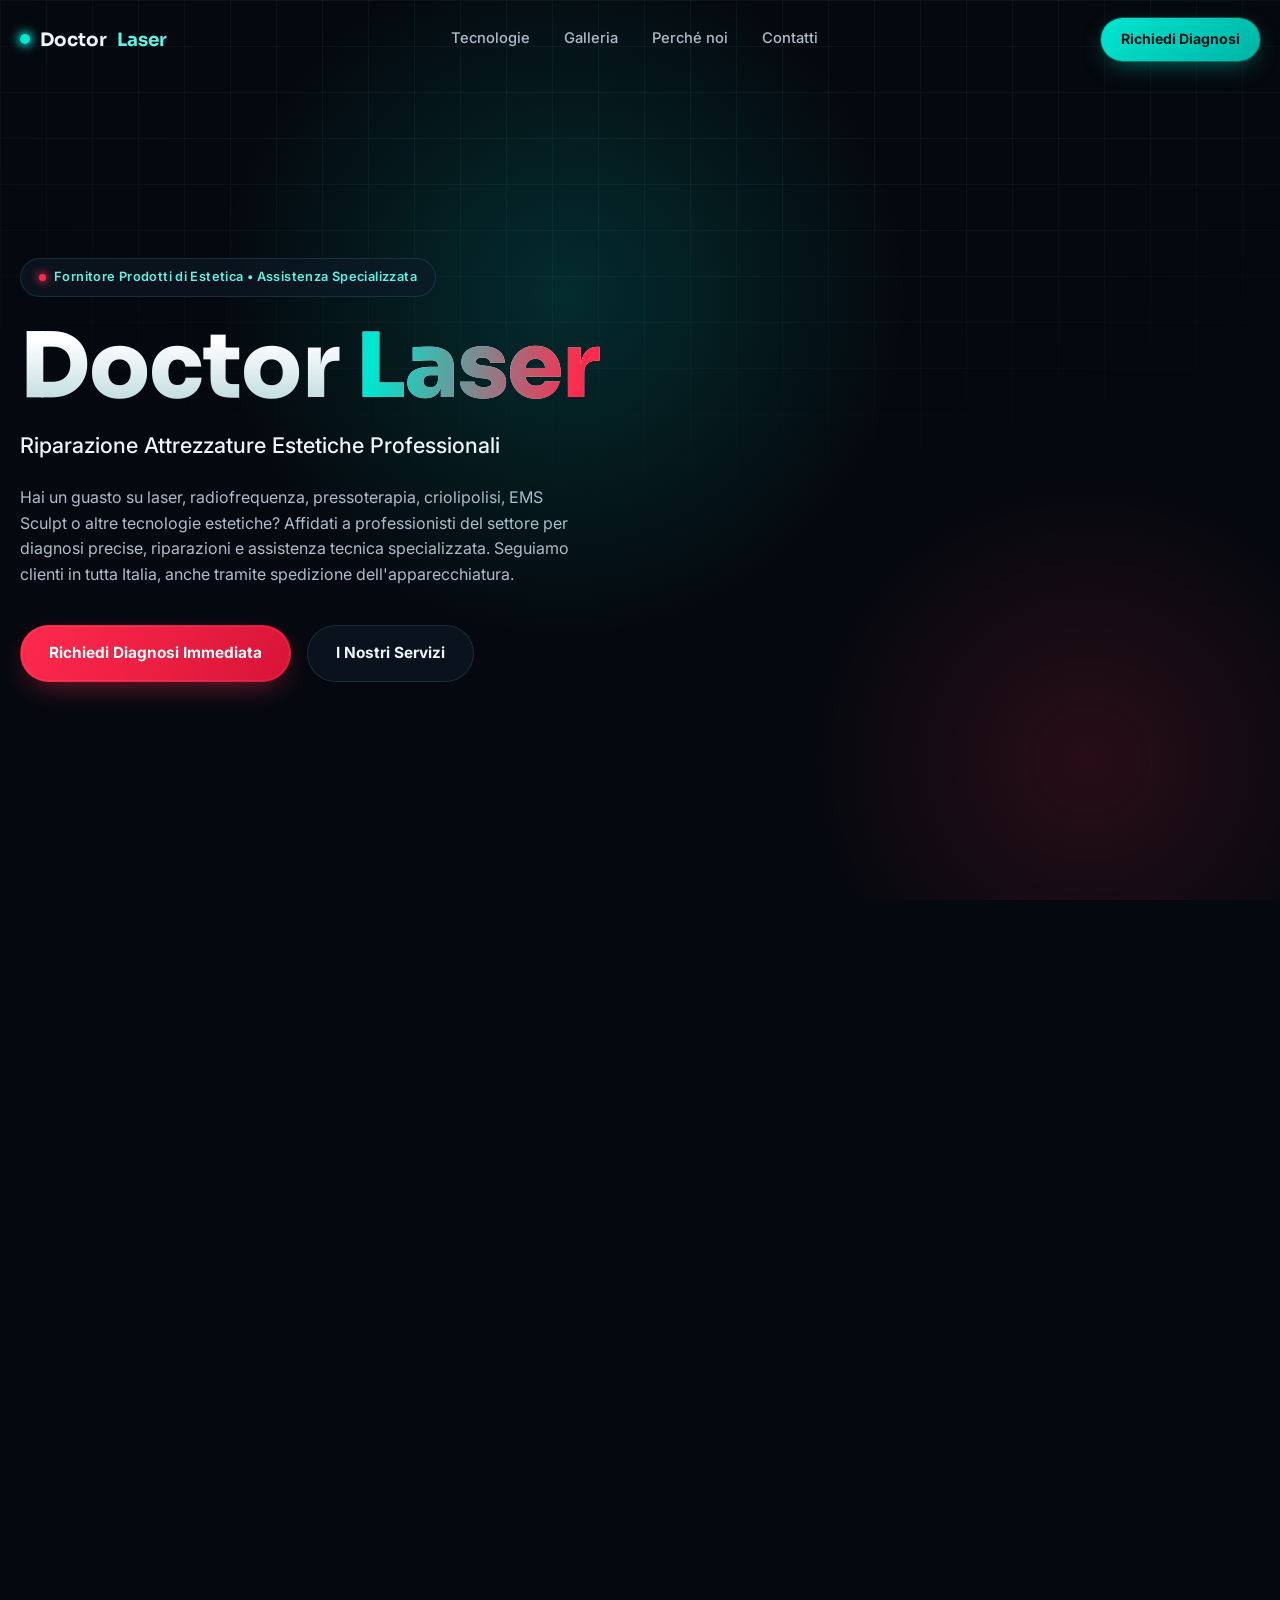
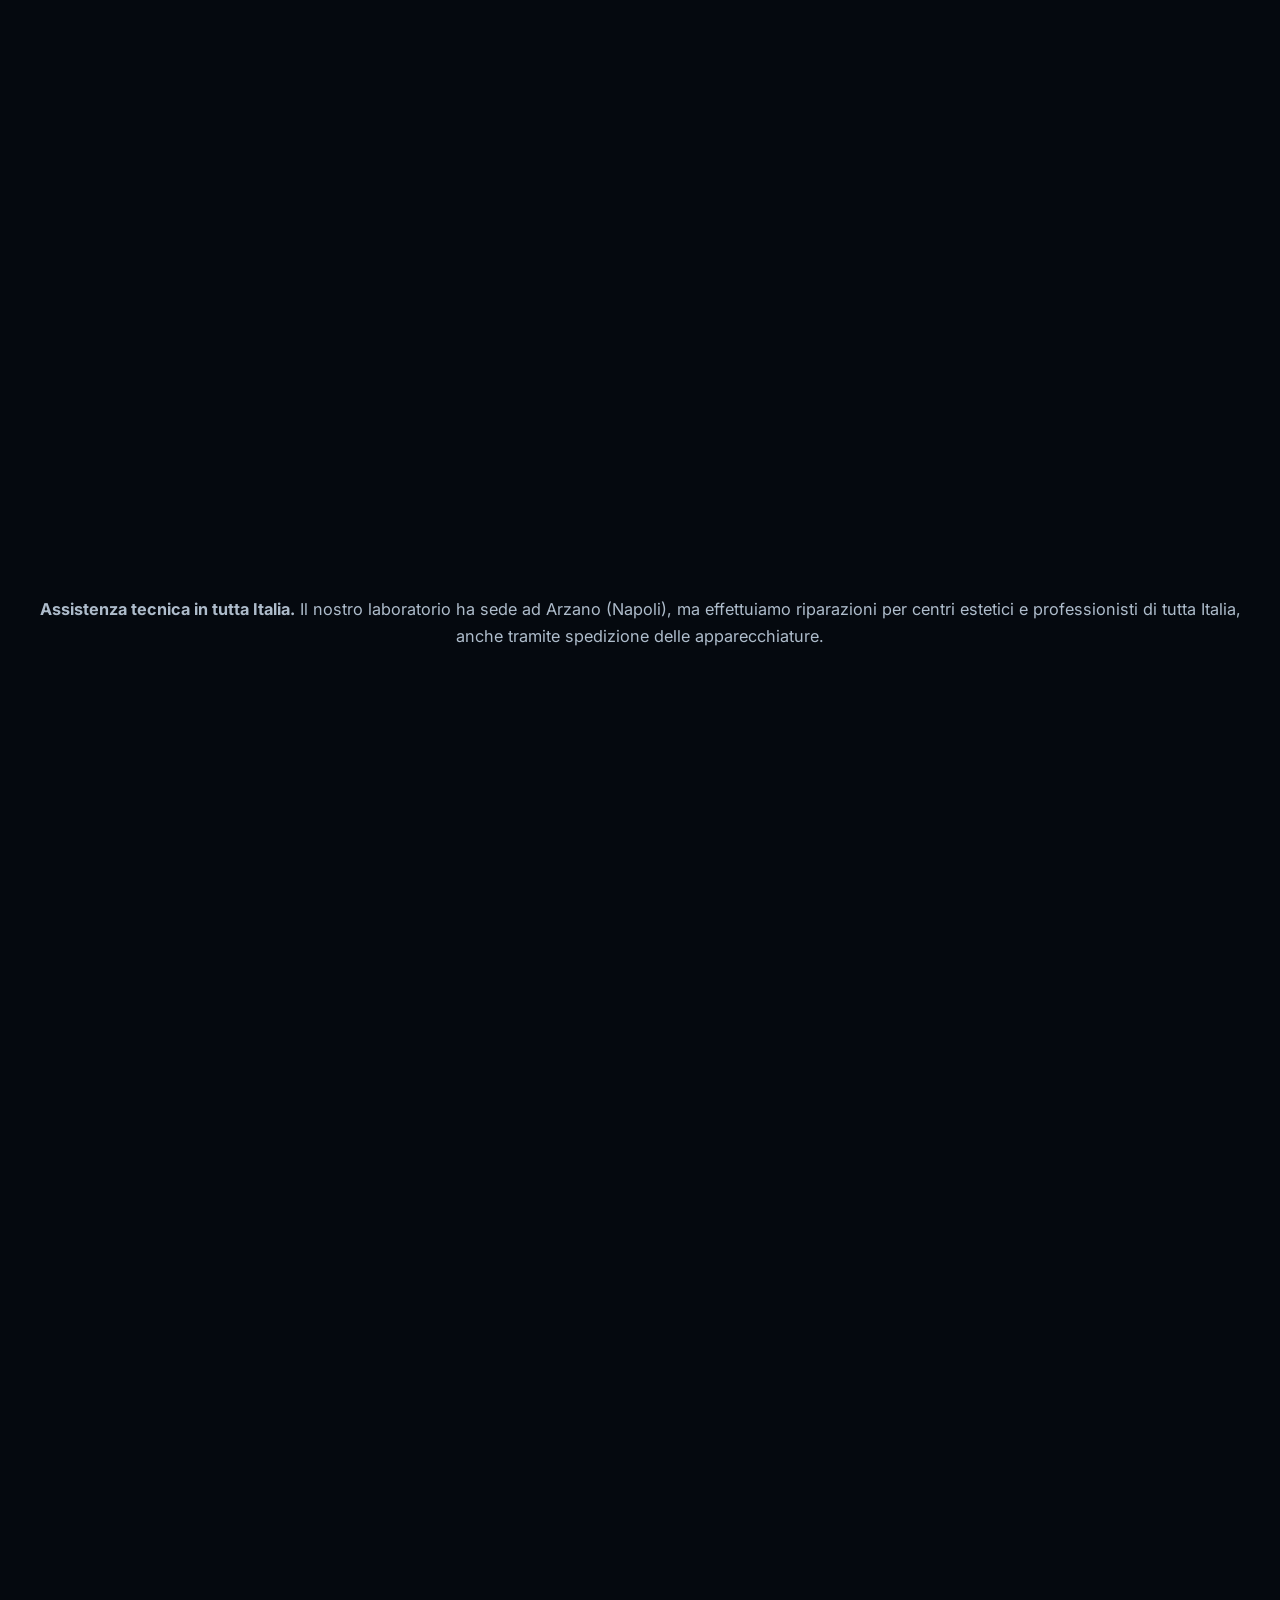
==== commit 47e8bd0c: "Update print statement from 'Hello' to 'Goodbye'" ====
--- a/index.html
+++ b/index.html
@@ -3,28 +3,34 @@
 <head>
 <meta charset="UTF-8">
 <meta name="viewport" content="width=device-width, initial-scale=1.0, viewport-fit=cover">
+
 <title>IDC Tech | Doctor Laser - Riparazione Apparecchiature Estetiche</title>
-<meta name="description" content="IDC Tech - Doctor Laser: assistenza e riparazione di laser e apparecchiature estetiche in tutta Italia, anche tramite spedizione. Vendita e noleggio.">
+
+<meta name="description" content="IDC Tech - Doctor Laser: assistenza e riparazione di laser e apparecchiature estetiche professionali in tutta Italia, anche tramite spedizione.">
+
 <meta name="author" content="IDC Tech - Doctor Laser">
 <meta name="robots" content="index, follow">
+
 <link rel="canonical" href="https://www.idctech.it/">
 
 <meta property="og:type" content="website">
 <meta property="og:site_name" content="IDC Tech | Doctor Laser">
 <meta property="og:title" content="IDC Tech | Doctor Laser - Riparazione Apparecchiature Estetiche">
-<meta property="og:description" content="Assistenza e riparazione di laser e apparecchiature estetiche in tutta Italia, anche tramite spedizione. Vendita e noleggio professionale.">
+<meta property="og:description" content="Assistenza tecnica, manutenzione e riparazione di apparecchiature estetiche professionali multimarca in tutta Italia.">
 <meta property="og:url" content="https://www.idctech.it/">
 <meta property="og:locale" content="it_IT">
 
 <meta name="twitter:card" content="summary">
-<meta name="twitter:title" content="IDC Tech | Doctor Laser - Assistenza apparecchiature estetiche">
-<meta name="twitter:description" content="Assistenza e riparazione in tutta Italia, anche tramite spedizione, per laser e tecnologie estetiche professionali.">
+<meta name="twitter:title" content="IDC Tech | Doctor Laser">
+<meta name="twitter:description" content="Riparazione e assistenza apparecchiature estetiche professionali in tutta Italia.">
 
 <link rel="icon" type="image/svg+xml" href="data:image/svg+xml,%3Csvg xmlns='http://www.w3.org/2000/svg' viewBox='0 0 64 64'%3E%3Crect width='64' height='64' rx='14' fill='%23070d16'/%3E%3Cline x1='14' y1='50' x2='50' y2='14' stroke='%2300e6d0' stroke-width='5' stroke-linecap='round'/%3E%3Ccircle cx='50' cy='14' r='6' fill='%23ff2a4d'/%3E%3C/svg%3E">
 
 <link rel="preconnect" href="https://fonts.googleapis.com">
 <link rel="preconnect" href="https://fonts.gstatic.com" crossorigin>
+
 <link href="https://fonts.googleapis.com/css2?family=Sora:wght@400;500;600;700;800&family=Inter:wght@400;500;600;700&family=IBM+Plex+Mono:wght@500;600&display=swap" rel="stylesheet">
+
 <link rel="stylesheet" href="assets/style.css">
 
 <script type="application/ld+json">
@@ -34,7 +40,7 @@
   "name": "IDC Tech - Doctor Laser",
   "url": "https://www.idctech.it/",
   "telephone": "+39 393 110 6947",
-  "description": "Assistenza e riparazione di apparecchiature estetiche professionali in tutta Italia, anche tramite spedizione. Vendita e noleggio di tecnologie estetiche.",
+  "description": "Assistenza tecnica, manutenzione e riparazione di apparecchiature estetiche professionali multimarca in tutta Italia, anche tramite spedizione.",
   "address": {
     "@type": "PostalAddress",
     "streetAddress": "Via Francesco Sensale 3",
@@ -46,18 +52,55 @@
   "areaServed": {
     "@type": "Country",
     "name": "Italia"
+  },
+  "hasOfferCatalog": {
+    "@type": "OfferCatalog",
+    "name": "Riparazione apparecchiature estetiche",
+    "itemListElement": [
+      {
+        "@type": "OfferCatalog",
+        "name": "Riparazione laser estetici e IPL"
+      },
+      {
+        "@type": "OfferCatalog",
+        "name": "Riparazione radiofrequenza e cavitazione"
+      },
+      {
+        "@type": "OfferCatalog",
+        "name": "Riparazione criolipolisi e vacuum"
+      },
+      {
+        "@type": "OfferCatalog",
+        "name": "Riparazione EMS Sculpt"
+      },
+      {
+        "@type": "OfferCatalog",
+        "name": "Riparazione pressoterapia"
+      },
+      {
+        "@type": "OfferCatalog",
+        "name": "Assistenza altre tecnologie estetiche"
+      }
+    ]
   }
 }
 </script>
+
 </head>
+
 <body>
 
 <div class="bg-grid" aria-hidden="true"></div>
 
 <!-- ============ NAVBAR ============ -->
+
 <header class="navbar" id="navbar">
   <div class="wrap nav-inner">
-    <a href="#top" class="brand"><span class="dot"></span>Doctor <strong>Laser</strong></a>
+
+    <a href="#top" class="brand">
+      <span class="dot"></span>
+      Doctor <strong>Laser</strong>
+    </a>
 
     <nav class="nav-links" aria-label="Navigazione principale">
       <a href="#servizi">Tecnologie</a>
@@ -66,357 +109,567 @@
       <a href="#contatti">Contatti</a>
     </nav>
 
-    <a class="nav-cta" href="tel:+393931106947">Richiedi Diagnosi</a>
+    <a class="nav-cta" href="tel:+393931106947">
+      Richiedi Diagnosi
+    </a>
 
     <button class="burger" id="burger" aria-label="Apri menu" aria-expanded="false">
-      <span></span><span></span><span></span>
+      <span></span>
+      <span></span>
+      <span></span>
     </button>
+
   </div>
 </header>
+
+<!-- ============ MENU MOBILE ============ -->
 
 <div class="mobile-menu" id="mobileMenu">
   <a href="#servizi">Tecnologie</a>
   <a href="#galleria">Galleria</a>
   <a href="#punti-di-forza">Perché noi</a>
   <a href="#contatti">Contatti</a>
-  <a class="btn btn-primary nav-cta" href="tel:+393931106947">Richiedi Diagnosi</a>
+
+  <a class="btn btn-primary nav-cta" href="tel:+393931106947">
+    Richiedi Diagnosi
+  </a>
 </div>
 
 <!-- ============ HERO ============ -->
+
 <section class="hero" id="top">
+
   <div class="hero-glow cyan"></div>
   <div class="hero-glow red"></div>
   <div class="hero-beam" aria-hidden="true"></div>
 
   <div class="wrap hero-grid">
+
     <div class="hero-inner">
+
       <div class="reveal in">
-        <span class="eyebrow"><span class="dot"></span> Fornitore Prodotti di Estetica • Assistenza Specializzata</span>
-      </div>
-
-      <h1 class="reveal in">Doctor <span class="accent">Laser</span></h1>
-
-      <p class="hero-sub reveal in">Riparazione Attrezzature Estetiche Professionali</p>
-
-      <p class="hero-text reveal in">Hai un guasto su laser, radiofrequenza, pressoterapia, criolipolisi o altre tecnologie estetiche? Affidati a professionisti del settore per diagnosi precise, riparazioni rapide e assistenza specializzata. Seguiamo clienti in tutta Italia, anche tramite spedizione dell'apparecchiatura.</p>
+        <span class="eyebrow">
+          <span class="dot"></span>
+          Fornitore Prodotti di Estetica • Assistenza Specializzata
+        </span>
+      </div>
+
+      <h1 class="reveal in">
+        Doctor <span class="accent">Laser</span>
+      </h1>
+
+      <p class="hero-sub reveal in">
+        Riparazione Attrezzature Estetiche Professionali
+      </p>
+
+      <p class="hero-text reveal in">
+        Hai un guasto su laser, radiofrequenza, pressoterapia,
+        criolipolisi, EMS Sculpt o altre tecnologie estetiche?
+
+        Affidati a professionisti del settore per diagnosi precise,
+        riparazioni e assistenza tecnica specializzata.
+
+        Seguiamo clienti in tutta Italia, anche tramite spedizione
+        dell'apparecchiatura.
+      </p>
 
       <div class="hero-ctas reveal in">
-        <a href="https://wa.me/393931106947?text=Ciao%20Doctor%20Laser%2C%20ho%20bisogno%20di%20una%20diagnosi%20immediata%20per%20la%20mia%20attrezzatura." class="btn btn-primary" target="_blank" rel="noopener">
+
+        <a href="https://wa.me/393931106947?text=Ciao%20Doctor%20Laser%2C%20ho%20bisogno%20di%20una%20diagnosi%20per%20la%20mia%20attrezzatura."
+           class="btn btn-primary"
+           target="_blank"
+           rel="noopener">
+
           Richiedi Diagnosi Immediata
+
         </a>
-        <a href="#servizi" class="btn btn-ghost">I Nostri Servizi</a>
+
+        <a href="#servizi" class="btn btn-ghost">
+          I Nostri Servizi
+        </a>
+
       </div>
     </div>
 
-    <!-- Illustrazione SVG originale (nessuna libreria esterna) — device diagnostico stilizzato -->
+    <!-- ILLUSTRAZIONE ORIGINALE -->
+
     <div class="hero-visual reveal zoom" aria-hidden="true">
+
       <svg viewBox="0 0 480 480" xmlns="http://www.w3.org/2000/svg">
+
         <defs>
           <linearGradient id="gradCyan" x1="0" y1="0" x2="1" y2="1">
             <stop offset="0%" stop-color="#00e6d0"/>
             <stop offset="100%" stop-color="#ff2a4d"/>
           </linearGradient>
         </defs>
-        <circle class="ring" cx="240" cy="240" r="190" fill="none" stroke="rgba(0,230,208,.25)" stroke-width="1" stroke-dasharray="2 10"/>
-        <circle class="ring2" cx="240" cy="240" r="150" fill="none" stroke="rgba(255,42,77,.2)" stroke-width="1"/>
-        <circle cx="240" cy="240" r="108" fill="rgba(16,28,42,.5)" stroke="url(#gradCyan)" stroke-width="1.5"/>
-        <!-- corpo del device -->
-        <rect x="185" y="150" width="110" height="180" rx="16" fill="rgba(10,18,28,.85)" stroke="rgba(120,200,220,.35)" stroke-width="1.5"/>
-        <rect x="200" y="168" width="80" height="40" rx="6" fill="rgba(0,230,208,.08)" stroke="rgba(0,230,208,.4)" stroke-width="1"/>
-        <text x="240" y="193" text-anchor="middle" font-family="IBM Plex Mono" font-size="11" fill="#5df2e3">DIAGNOSI</text>
-        <circle class="pulse-dot" cx="212" cy="228" r="4" fill="#00e6d0"/>
-        <circle class="pulse-dot" cx="230" cy="228" r="4" fill="#ff2a4d" style="animation-delay:.4s"/>
-        <circle class="pulse-dot" cx="248" cy="228" r="4" fill="#00e6d0" style="animation-delay:.8s"/>
-        <line x1="205" y1="250" x2="275" y2="250" stroke="rgba(120,200,220,.3)" stroke-width="1"/>
-        <line x1="205" y1="264" x2="260" y2="264" stroke="rgba(120,200,220,.2)" stroke-width="1"/>
-        <line x1="205" y1="278" x2="268" y2="278" stroke="rgba(120,200,220,.2)" stroke-width="1"/>
-        <rect x="205" y="296" width="70" height="18" rx="9" fill="rgba(255,42,77,.12)" stroke="rgba(255,42,77,.4)" stroke-width="1"/>
-        <!-- manipolo laser -->
-        <line class="beam-line" x1="295" y1="205" x2="392" y2="108" stroke="url(#gradCyan)" stroke-width="2.5" stroke-linecap="round"/>
-        <rect x="378" y="94" width="30" height="30" rx="7" fill="rgba(10,18,28,.9)" stroke="#00e6d0" stroke-width="1.5" transform="rotate(45 393 109)"/>
+
+        <circle class="ring" cx="240" cy="240" r="190"
+                fill="none"
+                stroke="rgba(0,230,208,.25)"
+                stroke-width="1"
+                stroke-dasharray="2 10"/>
+
+        <circle class="ring2" cx="240" cy="240" r="150"
+                fill="none"
+                stroke="rgba(255,42,77,.2)"
+                stroke-width="1"/>
+
+        <circle cx="240" cy="240" r="108"
+                fill="rgba(16,28,42,.5)"
+                stroke="url(#gradCyan)"
+                stroke-width="1.5"/>
+
+        <rect x="185" y="150" width="110" height="180"
+              rx="16"
+              fill="rgba(10,18,28,.85)"
+              stroke="rgba(120,200,220,.35)"
+              stroke-width="1.5"/>
+
+        <rect x="200" y="168" width="80" height="40"
+              rx="6"
+              fill="rgba(0,230,208,.08)"
+              stroke="rgba(0,230,208,.4)"
+              stroke-width="1"/>
+
+        <text x="240" y="193" text-anchor="middle"
+              font-family="IBM Plex Mono"
+              font-size="11"
+              fill="#5df2e3">
+          DIAGNOSI
+        </text>
+
+        <circle class="pulse-dot" cx="212" cy="228" r="4"
+                fill="#00e6d0"/>
+
+        <circle class="pulse-dot" cx="230" cy="228" r="4"
+                fill="#ff2a4d"
+                style="animation-delay:.4s"/>
+
+        <circle class="pulse-dot" cx="248" cy="228" r="4"
+                fill="#00e6d0"
+                style="animation-delay:.8s"/>
+
+        <line x1="205" y1="250" x2="275" y2="250"
+              stroke="rgba(120,200,220,.3)"
+              stroke-width="1"/>
+
+        <line x1="205" y1="264" x2="260" y2="264"
+              stroke="rgba(120,200,220,.2)"
+              stroke-width="1"/>
+
+        <line x1="205" y1="278" x2="268" y2="278"
+              stroke="rgba(120,200,220,.2)"
+              stroke-width="1"/>
+
+        <rect x="205" y="296" width="70" height="18"
+              rx="9"
+              fill="rgba(255,42,77,.12)"
+              stroke="rgba(255,42,77,.4)"
+              stroke-width="1"/>
+
+        <line class="beam-line"
+              x1="295" y1="205"
+              x2="392" y2="108"
+              stroke="url(#gradCyan)"
+              stroke-width="2.5"
+              stroke-linecap="round"/>
+
+        <rect x="378" y="94" width="30" height="30"
+              rx="7"
+              fill="rgba(10,18,28,.9)"
+              stroke="#00e6d0"
+              stroke-width="1.5"
+              transform="rotate(45 393 109)"/>
+
         <circle cx="393" cy="109" r="4" fill="#00e6d0"/>
-        <!-- particelle orbitanti -->
+
         <g class="ring">
           <circle cx="240" cy="50" r="3" fill="#00e6d0"/>
           <circle cx="430" cy="240" r="2.4" fill="#ff2a4d"/>
         </g>
+
       </svg>
+    </div>
+
+  </div>
+</section>
+
+<!-- ============ TRUST ============ -->
+
+<section class="trust">
+
+  <div class="wrap">
+
+    <div class="laser-line reveal zoom"></div>
+
+    <div class="trust-grid" style="margin-top:34px;">
+
+      <div class="trust-card reveal left">
+
+        <div class="trust-num">
+          <span data-count="573">0</span>+
+        </div>
+
+        <div class="trust-label">
+          <strong>Community Attiva</strong>
+          Follower che seguono il nostro lavoro quotidiano
+        </div>
+
+      </div>
+
+      <div class="trust-card reveal right">
+
+        <span class="status-dot"></span>
+
+        <div class="trust-label">
+          <strong class="mono">SU APPUNTAMENTO</strong>
+          Dal lunedì al venerdì • Assistenza in tutta Italia
+          anche tramite spedizione
+        </div>
+
+      </div>
     </div>
   </div>
 </section>
 
-<!-- ============ TRUST / METRICS ============ -->
-<section class="trust">
+<!-- ============ TECNOLOGIE ============ -->
+
+<section class="section" id="servizi">
+
   <div class="wrap">
-    <div class="laser-line reveal zoom"></div>
-    <div class="trust-grid" style="margin-top:34px;">
-      <div class="trust-card reveal left">
-        <div class="trust-num"><span data-count="573">0</span>+</div>
-        <div class="trust-label"><strong>Community Attiva</strong>Follower che seguono il nostro lavoro quotidiano</div>
-      </div>
-      <div class="trust-card reveal right">
-        <span class="status-dot"></span>
-        <div class="trust-label"><strong class="mono">SU APPUNTAMENTO</strong>Dal lunedì al venerdì • Assistenza in tutta Italia anche tramite spedizione</div>
-      </div>
+
+    <div class="section-head reveal">
+
+      <div class="section-eyebrow">
+        <span class="bar"></span>
+        Aree di intervento
+        <span class="bar r"></span>
+      </div>
+
+      <h2>
+        Tecnologie e attrezzature che ripariamo
+      </h2>
+
+      <p class="section-desc">
+        IDC Tech – Doctor Laser offre diagnosi,
+        manutenzione e riparazione di apparecchiature
+        estetiche professionali multimarca.
+      </p>
+
     </div>
+
+    <div class="tech-grid">
+
+      <!-- 1. LASER ESTETICI E IPL -->
+
+      <div class="tech-card reveal">
+
+        <div class="tech-icon">
+          <svg viewBox="0 0 24 24"
+               fill="none"
+               stroke="currentColor"
+               stroke-width="1.8"
+               stroke-linecap="round">
+
+            <path d="M4 20 L17 7"/>
+            <rect x="15" y="3"
+                  width="6" height="6"
+                  rx="1.5"
+                  transform="rotate(45 18 6)"/>
+            <path d="M4 20 L7 20 L7 17"/>
+
+          </svg>
+        </div>
+
+        <h3>Laser Estetici e IPL</h3>
+
+        <p>
+          Riparazione laser a diodo 755, 808 e 1064 nm,
+          sistemi IPL e SHR.
+
+          Assistenza su manipoli, barre laser, driver,
+          alimentatori e sistemi di raffreddamento.
+        </p>
+
+      </div>
+
+      <!-- 2. RADIOFREQUENZA E CAVITAZIONE -->
+
+      <div class="tech-card reveal">
+
+        <div class="tech-icon">
+
+          <svg viewBox="0 0 24 24"
+               fill="none"
+               stroke="currentColor"
+               stroke-width="1.8"
+               stroke-linecap="round">
+
+            <path d="M2 12c2-4 4-4 6 0s4 4 6 0 4-4 6 0"/>
+
+          </svg>
+
+        </div>
+
+        <h3>Radiofrequenza e Cavitazione</h3>
+
+        <p>
+          Riparazione di radiofrequenze monopolari,
+          bipolari, multipolari e frazionate.
+
+          Diagnosi e assistenza su generatori RF,
+          schede elettroniche, manipoli e sistemi
+          a ultrasuoni per cavitazione.
+        </p>
+
+      </div>
+
+      <!-- 3. CRIOLIPOLISI E VACUUM -->
+
+      <div class="tech-card reveal">
+
+        <div class="tech-icon">
+
+          <svg viewBox="0 0 24 24"
+               fill="none"
+               stroke="currentColor"
+               stroke-width="1.8"
+               stroke-linecap="round">
+
+            <path d="M12 2v20M4.5 6.5l15 11M19.5 6.5l-15 11"/>
+
+          </svg>
+
+        </div>
+
+        <h3>Criolipolisi e Vacuum</h3>
+
+        <p>
+          Assistenza tecnica su apparecchiature
+          per criolipolisi, vacuum e vacuum RF.
+
+          Riparazione di manipoli, sensori,
+          circuiti elettronici e sistemi di raffreddamento.
+        </p>
+
+      </div>
+
+      <!-- 4. EMS SCULPT -->
+
+      <div class="tech-card reveal">
+
+        <div class="tech-icon">
+
+          <svg viewBox="0 0 24 24"
+               fill="none"
+               stroke="currentColor"
+               stroke-width="1.8"
+               stroke-linecap="round">
+
+            <path d="M2 12h4l3-7 5 14 3-7h5"/>
+
+          </svg>
+
+        </div>
+
+        <h3>EMS Sculpt</h3>
+
+        <p>
+          Riparazione di apparecchiature EMS Sculpt
+          e sistemi di stimolazione elettromagnetica.
+
+          Diagnosi e riparazione di driver,
+          schede elettroniche, alimentatori e manipoli.
+        </p>
+
+      </div>
+
+      <!-- 5. PRESSOTERAPIA -->
+
+      <div class="tech-card reveal">
+
+        <div class="tech-icon">
+
+          <svg viewBox="0 0 24 24"
+               fill="none"
+               stroke="currentColor"
+               stroke-width="1.8"
+               stroke-linecap="round">
+
+            <rect x="4" y="7" width="16" height="10" rx="2"/>
+
+            <path d="M8 7V5a2 2 0 0 1 2-2h4a2 2 0 0 1 2 2v2"/>
+
+          </svg>
+
+        </div>
+
+        <h3>Pressoterapia</h3>
+
+        <p>
+          Riparazione e manutenzione di apparecchiature
+          per pressoterapia professionale.
+
+          Assistenza su compressori, elettrovalvole,
+          centraline elettroniche, tubazioni,
+          gambali e sistemi di controllo della pressione.
+        </p>
+
+      </div>
+
+      <!-- 6. ALTRE TECNOLOGIE -->
+
+      <div class="tech-card reveal">
+
+        <div class="tech-icon">
+
+          <svg viewBox="0 0 24 24"
+               fill="none"
+               stroke="currentColor"
+               stroke-width="1.8"
+               stroke-linecap="round">
+
+            <rect x="6" y="6" width="12" height="12" rx="2"/>
+
+            <path d="M9 2v4M15 2v4M9 18v4M15 18v4M2 9h4M2 15h4M18 9h4M18 15h4"/>
+
+          </svg>
+
+        </div>
+
+        <h3>Altre Tecnologie Estetiche</h3>
+
+        <p>
+          Assistenza tecnica su Hydra Skin, NIR,
+          Lipolaser, elettroporazione e altre
+          apparecchiature estetiche professionali
+          per trattamenti viso e corpo.
+        </p>
+
+      </div>
+
+    </div>
+
+    <!-- ASSISTENZA NAZIONALE -->
+
+    <p class="section-desc"
+       style="margin:32px auto 0;text-align:center;">
+
+      <strong>Assistenza tecnica in tutta Italia.</strong>
+
+      Il nostro laboratorio ha sede ad Arzano (Napoli),
+      ma effettuiamo riparazioni per centri estetici
+      e professionisti di tutta Italia, anche tramite
+      spedizione delle apparecchiature.
+
+    </p>
+
   </div>
 </section>
 
-<!-- ============ TECNOLOGIE ============ -->
-<section class="section" id="servizi">
+<!-- ============ GALLERIA ============ -->
+
+<section class="section" id="galleria">
+
   <div class="wrap">
+
     <div class="section-head reveal">
-      <div class="section-eyebrow"><span class="bar"></span>Aree di intervento<span class="bar r"></span></div>
-      <h2>Tecnologie e attrezzature che ripariamo</h2>
-      <p class="section-desc">Interveniamo su tutte le principali categorie di dispositivi estetici professionali, con diagnosi mirate e ricambi selezionati.</p>
+
+      <div class="section-eyebrow">
+        <span class="bar"></span>
+        Il nostro lavoro
+        <span class="bar r"></span>
+      </div>
+
+      <h2>Galleria</h2>
+
+      <p class="section-desc">
+        Uno sguardo al laboratorio, alle diagnosi
+        e agli interventi sul campo.
+      </p>
+
     </div>
 
-    <div class="tech-grid">
-      <div class="tech-card reveal">
-        <div class="tech-icon">
-          <svg viewBox="0 0 24 24" fill="none" stroke="currentColor" stroke-width="1.8" stroke-linecap="round"><path d="M4 20 L17 7"/><rect x="15" y="3" width="6" height="6" rx="1.5" transform="rotate(45 18 6)"/><path d="M4 20 L7 20 L7 17"/></svg>
-        </div>
-        <h3>Laser Estetici</h3>
-        <p>Diagnosi e riparazione di sistemi laser per epilazione, ringiovanimento e trattamenti dermo-estetici.</p>
-      </div>
-
-      <div class="tech-card reveal">
-        <div class="tech-icon">
-          <svg viewBox="0 0 24 24" fill="none" stroke="currentColor" stroke-width="1.8" stroke-linecap="round"><path d="M2 12c2-4 4-4 6 0s4 4 6 0 4-4 6 0"/></svg>
-        </div>
-        <h3>Radiofrequenza</h3>
-        <p>Assistenza su generatori e manipoli RF per trattamenti di rimodellamento e tonificazione.</p>
-      </div>
-
-      <div class="tech-card reveal">
-        <div class="tech-icon">
-          <svg viewBox="0 0 24 24" fill="none" stroke="currentColor" stroke-width="1.8" stroke-linecap="round"><rect x="4" y="7" width="16" height="10" rx="2"/><path d="M8 7V5a2 2 0 0 1 2-2h4a2 2 0 0 1 2 2v2"/></svg>
-        </div>
-        <h3>Pressoterapia</h3>
-        <p>Riparazione di compressori, kit gambali e centraline per il drenaggio linfatico meccanico.</p>
-      </div>
-
-      <div class="tech-card reveal">
-        <div class="tech-icon">
-          <svg viewBox="0 0 24 24" fill="none" stroke="currentColor" stroke-width="1.8" stroke-linecap="round"><path d="M12 2v20M4.5 6.5l15 11M19.5 6.5l-15 11"/></svg>
-        </div>
-        <h3>Criolipolisi</h3>
-        <p>Manutenzione di manipoli e unità di raffreddamento per il trattamento del grasso localizzato.</p>
-      </div>
-
-      <div class="tech-card reveal">
-        <div class="tech-icon">
-          <svg viewBox="0 0 24 24" fill="none" stroke="currentColor" stroke-width="1.8" stroke-linecap="round"><rect x="6" y="6" width="12" height="12" rx="2"/><path d="M9 2v4M15 2v4M9 18v4M15 18v4M2 9h4M2 15h4M18 9h4M18 15h4"/></svg>
-        </div>
-        <h3>Altre Tecnologie Avanzate</h3>
-        <p>Ultrasuoni, cavitazione, elettroporazione e altri dispositivi estetici di ultima generazione.</p>
-      </div>
-    </div>
-  </div>
-</section>
-
-<!-- ============ GALLERIA ============ -->
-<section class="section" id="galleria">
-  <div class="wrap">
-    <div class="section-head reveal">
-      <div class="section-eyebrow"><span class="bar"></span>Il nostro lavoro<span class="bar r"></span></div>
-      <h2>Galleria</h2>
-      <p class="section-desc">Uno sguardo al laboratorio, alle diagnosi e agli interventi sul campo.</p>
-    </div>
-
     <div class="gallery-grid">
-      <!-- 1. Laboratorio Diagnosi -->
+
+      <!-- LABORATORIO -->
+
       <div class="photo-card reveal">
         <span class="scan"></span>
-        <img src="assets/images/laboratorio.png" alt="Laboratorio diagnosi Doctor Laser" loading="lazy">
-        <div class="photo-caption" style="position: absolute; bottom: 0; left: 0; width: 100%; padding: 1.2rem 1rem; background: linear-gradient(to top, rgba(5, 10, 20, 0.95), rgba(5, 10, 20, 0.6) 70%, transparent); color: #ffffff; font-family: inherit; font-size: clamp(0.85rem, 1.2vw, 1rem); font-weight: 600; text-align: center; letter-spacing: 0.5px; z-index: 2; pointer-events: none; backdrop-filter: blur(4px);">Laboratorio Diagnosi</div>
-      </div>
-
-      <!-- 2. Riparazione in Corso -->
+
+        <img src="assets/images/laboratorio.png"
+             alt="Laboratorio diagnosi Doctor Laser"
+             loading="lazy">
+
+        <div class="photo-caption" style="position:absolute;bottom:0;left:0;width:100%;padding:1.2rem 1rem;background:linear-gradient(to top,rgba(5,10,20,.95),rgba(5,10,20,.6) 70%,transparent);color:#fff;font-size:clamp(.85rem,1.2vw,1rem);font-weight:600;text-align:center;letter-spacing:.5px;z-index:2;pointer-events:none;backdrop-filter:blur(4px);">
+          Laboratorio Diagnosi
+        </div>
+      </div>
+
+      <!-- RIPARAZIONE -->
+
       <div class="photo-card reveal">
         <span class="scan" style="animation-delay:.6s"></span>
-        <img src="assets/images/riparazione.png" alt="Riparazione apparecchiatura estetica in corso Doctor Laser" loading="lazy">
-        <div class="photo-caption" style="position: absolute; bottom: 0; left: 0; width: 100%; padding: 1.2rem 1rem; background: linear-gradient(to top, rgba(5, 10, 20, 0.95), rgba(5, 10, 20, 0.6) 70%, transparent); color: #ffffff; font-family: inherit; font-size: clamp(0.85rem, 1.2vw, 1rem); font-weight: 600; text-align: center; letter-spacing: 0.5px; z-index: 2; pointer-events: none; backdrop-filter: blur(4px);">Riparazione in Corso</div>
-      </div>
-
-      <!-- 3. Banco Prova Laser -->
+
+        <img src="assets/images/riparazione.png"
+             alt="Riparazione apparecchiatura estetica Doctor Laser"
+             loading="lazy">
+
+        <div class="photo-caption" style="position:absolute;bottom:0;left:0;width:100%;padding:1.2rem 1rem;background:linear-gradient(to top,rgba(5,10,20,.95),rgba(5,10,20,.6) 70%,transparent);color:#fff;font-size:clamp(.85rem,1.2vw,1rem);font-weight:600;text-align:center;letter-spacing:.5px;z-index:2;pointer-events:none;backdrop-filter:blur(4px);">
+          Riparazione in Corso
+        </div>
+      </div>
+
+      <!-- BANCO PROVA -->
+
       <div class="photo-card reveal">
         <span class="scan" style="animation-delay:1.2s"></span>
-        <img src="assets/images/banco-prova.png" alt="Banco prova e calibrazione laser Doctor Laser" loading="lazy">
-        <div class="photo-caption" style="position: absolute; bottom: 0; left: 0; width: 100%; padding: 1.2rem 1rem; background: linear-gradient(to top, rgba(5, 10, 20, 0.95), rgba(5, 10, 20, 0.6) 70%, transparent); color: #ffffff; font-family: inherit; font-size: clamp(0.85rem, 1.2vw, 1rem); font-weight: 600; text-align: center; letter-spacing: 0.5px; z-index: 2; pointer-events: none; backdrop-filter: blur(4px);">Banco Prova Laser</div>
-      </div>
-
-      <!-- 4. Ricambi Originali -->
+
+        <img src="assets/images/banco-prova.png"
+             alt="Banco prova laser Doctor Laser"
+             loading="lazy">
+
+        <div class="photo-caption" style="position:absolute;bottom:0;left:0;width:100%;padding:1.2rem 1rem;background:linear-gradient(to top,rgba(5,10,20,.95),rgba(5,10,20,.6) 70%,transparent);color:#fff;font-size:clamp(.85rem,1.2vw,1rem);font-weight:600;text-align:center;letter-spacing:.5px;z-index:2;pointer-events:none;backdrop-filter:blur(4px);">
+          Banco Prova Laser
+        </div>
+      </div>
+
+      <!-- RICAMBI -->
+
       <div class="photo-card reveal">
         <span class="scan" style="animation-delay:1.8s"></span>
-        <img src="assets/images/ricambi.png" alt="Ricambi originali certificati Doctor Laser" loading="lazy">
-        <div class="photo-caption" style="position: absolute; bottom: 0; left: 0; width: 100%; padding: 1.2rem 1rem; background: linear-gradient(to top, rgba(5, 10, 20, 0.95), rgba(5, 10, 20, 0.6) 70%, transparent); color: #ffffff; font-family: inherit; font-size: clamp(0.85rem, 1.2vw, 1rem); font-weight: 600; text-align: center; letter-spacing: 0.5px; z-index: 2; pointer-events: none; backdrop-filter: blur(4px);">Ricambi Originali</div>
-      </div>
-
-      <!-- 5. Team Tecnico -->
+
+        <img src="assets/images/ricambi.png"
+             alt="Ricambi Doctor Laser"
+             loading="lazy">
+
+        <div class="photo-caption" style="position:absolute;bottom:0;left:0;width:100%;padding:1.2rem 1rem;background:linear-gradient(to top,rgba(5,10,20,.95),rgba(5,10,20,.6) 70%,transparent);color:#fff;font-size:clamp(.85rem,1.2vw,1rem);font-weight:600;text-align:center;letter-spacing:.5px;z-index:2;pointer-events:none;backdrop-filter:blur(4px);">
+          Ricambi Originali
+        </div>
+      </div>
+
+      <!-- TEAM -->
+
       <div class="photo-card reveal">
         <span class="scan" style="animation-delay:2.4s"></span>
-        <img src="assets/images/team.png" alt="Team tecnico specializzato Doctor Laser" loading="lazy">
-        <div class="photo-caption" style="position: absolute; bottom: 0; left: 0; width: 100%; padding: 1.2rem 1rem; background: linear-gradient(to top, rgba(5, 10, 20, 0.95), rgba(5, 10, 20, 0.6) 70%, transparent); color: #ffffff; font-family: inherit; font-size: clamp(0.85rem, 1.2vw, 1rem); font-weight: 600; text-align: center; letter-spacing: 0.5px; z-index: 2; pointer-events: none; backdrop-filter: blur(4px);">Team Tecnico</div>
-      </div>
-
-      <!-- 6. Collaudo Finale -->
+
+        <img src="assets/images/team.png"
+             alt="Team tecnico Doctor Laser"
+             loading="lazy">
+
+        <div class="photo-caption" style="position:absolute;bottom:0;left:0;width:100%;padding:1.2rem 1rem;background:linear-gradient(to top,rgba(5,10,20,.95),rgba(5,10,20,.6) 70%,transparent);color:#fff;font-size:clamp(.85rem,1.2vw,1rem);font-weight:600;text-align:center;letter-spacing:.5px;z-index:2;pointer-events:none;backdrop-filter:blur(4px);">
+          Team Tecnico
+        </div>
+      </div>
+
+      <!-- COLLAUDO -->
+
       <div class="photo-card reveal">
         <span class="scan" style="animation-delay:3s"></span>
-        <img src="assets/images/collaudo.png" alt="Collaudo finale e certificazione apparecchiature Doctor Laser" loading="lazy">
-        <div class="photo-caption" style="position: absolute; bottom: 0; left: 0; width: 100%; padding: 1.2rem 1rem; background: linear-gradient(to top, rgba(5, 10, 20, 0.95), rgba(5, 10, 20, 0.6) 70%, transparent); color: #ffffff; font-family: inherit; font-size: clamp(0.85rem, 1.2vw, 1rem); font-weight: 600; text-align: center; letter-spacing: 0.5px; z-index: 2; pointer-events: none; backdrop-filter: blur(4px);">Collaudo Finale</div>
-      </div>
-    </div>
-
-  </div>
-</section>
-
-<!-- ============ PUNTI DI FORZA ============ -->
-<section class="section" id="punti-di-forza">
-  <div class="wrap">
-    <div class="section-head reveal">
-      <div class="section-eyebrow"><span class="bar"></span>Perché sceglierci<span class="bar r"></span></div>
-      <h2>Precisione tecnica, dalla diagnosi al collaudo</h2>
-    </div>
-
-    <div class="strengths-layout">
-      <div class="strength-list">
-        <div class="strength-item reveal left">
-          <div class="strength-icon">
-            <svg viewBox="0 0 24 24" fill="none" stroke="currentColor" stroke-width="1.8"><circle cx="12" cy="12" r="9"/><circle cx="12" cy="12" r="4.5"/><circle cx="12" cy="12" r="1"/></svg>
-          </div>
-          <div>
-            <h4>Diagnosi tecniche accurate</h4>
-            <p>Analisi approfondita del guasto prima di ogni intervento, per capire la causa reale del problema.</p>
-          </div>
-        </div>
-
-        <div class="strength-item reveal left">
-          <div class="strength-icon">
-            <svg viewBox="0 0 24 24" fill="none" stroke="currentColor" stroke-width="1.8" stroke-linecap="round"><path d="M14.7 6.3a4 4 0 0 0-5.4 5.4L4 17l3 3 5.3-5.3a4 4 0 0 0 5.4-5.4l-2.3 2.3-2-2z"/></svg>
-          </div>
-          <div>
-            <h4>Riparazioni professionali</h4>
-            <p>Interventi eseguiti da tecnici esperti in tecnologie estetiche, con attenzione ad ogni dettaglio.</p>
-          </div>
-        </div>
-
-        <div class="strength-item reveal left">
-          <div class="strength-icon">
-            <svg viewBox="0 0 24 24" fill="none" stroke="currentColor" stroke-width="1.8" stroke-linecap="round"><rect x="3" y="3" width="7" height="7" rx="1"/><rect x="14" y="3" width="7" height="7" rx="1"/><rect x="3" y="14" width="7" height="7" rx="1"/><rect x="14" y="14" width="7" height="7" rx="1"/></svg>
-          </div>
-          <div>
-            <h4>Ricambi selezionati</h4>
-            <p>Componenti scelti con cura per garantire compatibilità e durata nel tempo.</p>
-          </div>
-        </div>
-
-        <div class="strength-item reveal left">
-          <div class="strength-icon">
-            <svg viewBox="0 0 24 24" fill="none" stroke="currentColor" stroke-width="1.8" stroke-linecap="round"><path d="M17 20h5v-2a4 4 0 0 0-3-3.87M9 20H4v-2a4 4 0 0 1 3-3.87m5-3.13a4 4 0 1 0 0-8 4 4 0 0 0 0 8zM17 8a3 3 0 1 1-3-3"/></svg>
-          </div>
-          <div>
-            <h4>Assistenza pre e post intervento</h4>
-            <p>Ti seguiamo prima, durante e dopo la riparazione, con supporto continuo e disponibilità reale.</p>
-          </div>
-        </div>
-      </div>
-
-      <div class="highlight-box reveal zoom">
-        <span class="quote-mark">"</span>
-        <p>La tua attrezzatura merita il massimo dell'affidabilità.</p>
-      </div>
-    </div>
-  </div>
-</section>
-
-<!-- ============ CONTATTI ============ -->
-<section class="section" id="contatti">
-  <div class="wrap">
-    <div class="section-head reveal">
-      <div class="section-eyebrow"><span class="bar"></span>Parliamone<span class="bar r"></span></div>
-      <h2>Contatti &amp; Localizzazione</h2>
-      <p class="section-desc">Contattaci per concordare un appuntamento o organizzare la spedizione della tua apparecchiatura da riparare.</p>
-    </div>
-
-    <div class="contact-grid">
-      <div class="contact-card reveal left">
-        <div class="info-row">
-          <div class="info-icon"><svg viewBox="0 0 24 24" fill="none" stroke="currentColor" stroke-width="1.8"><path d="M12 21s-7-6.5-7-11.5A7 7 0 0 1 19 9.5C19 14.5 12 21 12 21z"/><circle cx="12" cy="9.5" r="2.5"/></svg></div>
-          <div><div class="label">Indirizzo</div><div class="value">Via Francesco Sensale 3, 80022 Arzano NA</div></div>
-        </div>
-        <div class="info-row">
-          <div class="info-icon"><svg viewBox="0 0 24 24" fill="none" stroke="currentColor" stroke-width="1.8"><path d="M22 16.9v3a2 2 0 0 1-2.2 2 19.8 19.8 0 0 1-8.6-3.1 19.5 19.5 0 0 1-6-6 19.8 19.8 0 0 1-3.1-8.7A2 2 0 0 1 4.1 2h3a2 2 0 0 1 2 1.7c.1 1 .3 2 .6 2.9a2 2 0 0 1-.5 2.1L8 9.9a16 16 0 0 0 6 6l1.2-1.2a2 2 0 0 1 2.1-.5c.9.3 1.9.5 2.9.6a2 2 0 0 1 1.8 2.1z"/></svg></div>
-          <div><div class="label">Telefono / WhatsApp</div><div class="value">+39 393 110 6947</div></div>
-        </div>
-        <div class="info-row">
-          <div class="info-icon"><svg viewBox="0 0 24 24" fill="none" stroke="currentColor" stroke-width="1.8"><circle cx="12" cy="12" r="9"/><path d="M3.6 9h16.8M3.6 15h16.8M12 3a14 14 0 0 1 0 18M12 3a14 14 0 0 0 0 18"/></svg></div>
-          <div><div class="label">Sito Ufficiale</div><div class="value">www.idctech.it</div></div>
-        </div>
-        <div class="info-row">
-          <div class="info-icon"><svg viewBox="0 0 24 24" fill="none" stroke="currentColor" stroke-width="1.8"><circle cx="12" cy="12" r="9"/><path d="M12 7v5l3.5 2"/></svg></div>
-          <div><div class="label">Orari</div><div class="value">Dal lunedì al venerdì - previo appuntamento</div></div>
-        </div>
-      </div>
-
-      <div class="contact-actions reveal right">
-        <a href="tel:+393931106947" class="action-btn call">
-          <svg viewBox="0 0 24 24" fill="none" stroke="currentColor" stroke-width="1.8"><path d="M22 16.9v3a2 2 0 0 1-2.2 2 19.8 19.8 0 0 1-8.6-3.1 19.5 19.5 0 0 1-6-6 19.8 19.8 0 0 1-3.1-8.7A2 2 0 0 1 4.1 2h3a2 2 0 0 1 2 1.7c.1 1 .3 2 .6 2.9a2 2 0 0 1-.5 2.1L8 9.9a16 16 0 0 0 6 6l1.2-1.2a2 2 0 0 1 2.1-.5c.9.3 1.9.5 2.9.6a2 2 0 0 1 1.8 2.1z"/></svg>
-          <span><strong>Chiama Ora</strong><span>+39 393 110 6947</span></span>
-        </a>
-        <a href="https://wa.me/393931106947" class="action-btn whatsapp" target="_blank" rel="noopener">
-          <svg viewBox="0 0 24 24" fill="currentColor"><path d="M12.04 2C6.58 2 2.13 6.45 2.13 11.91c0 1.85.5 3.58 1.36 5.07L2 22l5.2-1.44a9.86 9.86 0 0 0 4.84 1.25h.01c5.46 0 9.9-4.45 9.9-9.9C21.95 6.45 17.5 2 12.04 2zm0 17.9h-.01a8.2 8.2 0 0 1-4.19-1.14l-.3-.18-3.09.85.83-3.02-.2-.31a8.2 8.2 0 0 1-1.26-4.19c0-4.53 3.68-8.2 8.22-8.2 2.2 0 4.26.86 5.82 2.41a8.15 8.15 0 0 1 2.4 5.8c0 4.53-3.68 8.2-8.22 8.2zm4.5-6.14c-.25-.12-1.46-.72-1.68-.8-.23-.08-.39-.12-.56.13-.16.24-.63.8-.78.96-.14.16-.28.18-.53.06-.25-.12-1.04-.38-1.98-1.22-.73-.65-1.22-1.45-1.37-1.7-.14-.24-.02-.37.11-.5.11-.11.25-.28.37-.42.12-.14.16-.24.24-.4.08-.16.04-.3-.02-.42-.06-.12-.56-1.35-.77-1.85-.2-.48-.41-.42-.56-.43h-.48c-.16 0-.42.06-.64.3-.22.24-.84.82-.84 2s.86 2.32.98 2.48c.12.16 1.7 2.6 4.13 3.64.58.25 1.03.4 1.38.51.58.18 1.11.16 1.53.1.47-.07 1.46-.6 1.66-1.17.2-.58.2-1.08.14-1.18-.06-.1-.22-.16-.47-.28z"/></svg>
-          <span><strong>Invia Messaggio WhatsApp</strong><span>Scrivici per informazioni e appuntamenti</span></span>
-        </a>
-        <a href="https://www.google.com/maps/search/?api=1&amp;query=Via+Francesco+Sensale+3+80022+Arzano+NA" class="action-btn maps" target="_blank" rel="noopener">
-          <svg viewBox="0 0 24 24" fill="none" stroke="currentColor" stroke-width="1.8"><path d="M12 21s-7-6.5-7-11.5A7 7 0 0 1 19 9.5C19 14.5 12 21 12 21z"/><circle cx="12" cy="9.5" r="2.5"/></svg>
-          <span><strong>Ottieni Indicazioni</strong><span>Via Francesco Sensale 3, Arzano NA</span></span>
-        </a>
-      </div>
-    </div>
-  </div>
-</section>
-
-<!-- ============ FOOTER ============ -->
-<footer>
-  <div class="wrap">
-    <div class="laser-line" style="margin-bottom:40px;"></div>
-    <div class="footer-top">
-      <a href="#top" class="brand"><span class="dot"></span>Doctor <strong>Laser</strong></a>
-      <nav class="footer-links" aria-label="Link rapidi">
-        <a href="#servizi">Tecnologie</a>
-        <a href="#galleria">Galleria</a>
-        <a href="#punti-di-forza">Perché noi</a>
-        <a href="#contatti">Contatti</a>
-        <a href="tel:+393931106947">Chiama Ora</a>
-      </nav>
-    </div>
-    <div class="footer-bottom">
-      <span>&copy; <span id="year"></span> Doctor Laser — Tutti i diritti riservati.</span>
-      <nav class="footer-legal" aria-label="Note legali">
-        <a href="privacy.html">Privacy Policy</a>
-        <a href="cookie.html">Cookie Policy</a>
-      </nav>
-    </div>
-  </div>
-</footer>
-
-<!-- ============ FLOATING CTA ============ -->
-<div class="float-cta">
-  <a href="https://wa.me/393931106947" class="float-btn" target="_blank" rel="noopener" aria-label="Contattaci su WhatsApp">
-    <svg viewBox="0 0 24 24" fill="currentColor"><path d="M12.04 2C6.58 2 2.13 6.45 2.13 11.91c0 1.85.5 3.58 1.36 5.07L2 22l5.2-1.44a9.86 9.86 0 0 0 4.84 1.25h.01c5.46 0 9.9-4.45 9.9-9.9C21.95 6.45 17.5 2 12.04 2zm0 17.9h-.01a8.2 8.2 0 0 1-4.19-1.14l-.3-.18-3.09.85.83-3.02-.2-.31a8.2 8.2 0 0 1-1.26-4.19c0-4.53 3.68-8.2 8.22-8.2 2.2 0 4.26.86 5.82 2.41a8.15 8.15 0 0 1 2.4 5.8c0 4.53-3.68 8.2-8.22 8.2zm4.5-6.14c-.25-.12-1.46-.72-1.68-.8-.23-.08-.39-.12-.56.13-.16.24-.63.8-.78.96-.14.16-.28.18-.53.06-.25-.12-1.04-.38-1.98-1.22-.73-.65-1.22-1.45-1.37-1.7-.14-.24-.02-.37.11-.5.11-.11.25-.28.37-.42.12-.14.16-.24.24-.4.08-.16.04-.3-.02-.42-.06-.12-.56-1.35-.77-1.85-.2-.48-.41-.42-.56-.43h-.48c-.16 0-.42.06-.64.3-.22.24-.84.82-.84 2s.86 2.32.98 2.48c.12.16 1.7 2.6 4.13 3.64.58.25 1.03.4 1.38.51.58.18 1.11.16 1.53.1.47-.07 1.46-.6 1.66-1.17.2-.58.2-1.08.14-1.18-.06-.1-.22-.16-.47-.28z"/></svg>
-  </a>
-</div>
-
-<!-- ============ COOKIE BANNER ============ -->
-<div class="cookie-banner" id="cookieBanner" role="dialog" aria-live="polite" aria-label="Informativa sui cookie">
-  <p>Utilizziamo cookie tecnici necessari al funzionamento del sito. Non sono attivi cookie di profilazione o analytics di terze parti. Consulta la <a href="cookie.html">Cookie Policy</a> per i dettagli.</p>
-  <div class="cookie-actions">
-    <button type="button" class="cb-accept" id="cookieAccept">Accetta</button>
-    <button type="button" class="cb-reject" id="cookieReject">Rifiuta non necessari</button>
-  </div>
-</div>
-
-<script src="assets/script.js"></script>
-</body>
-</html>
+
+        <img src="assets/images/collaudo.png"
+             alt="Collaudo apparecchiature Doctor Laser"
+             loading="lazy">
+
+        <div class="photo-caption" style="position:absolute;bottom:0;
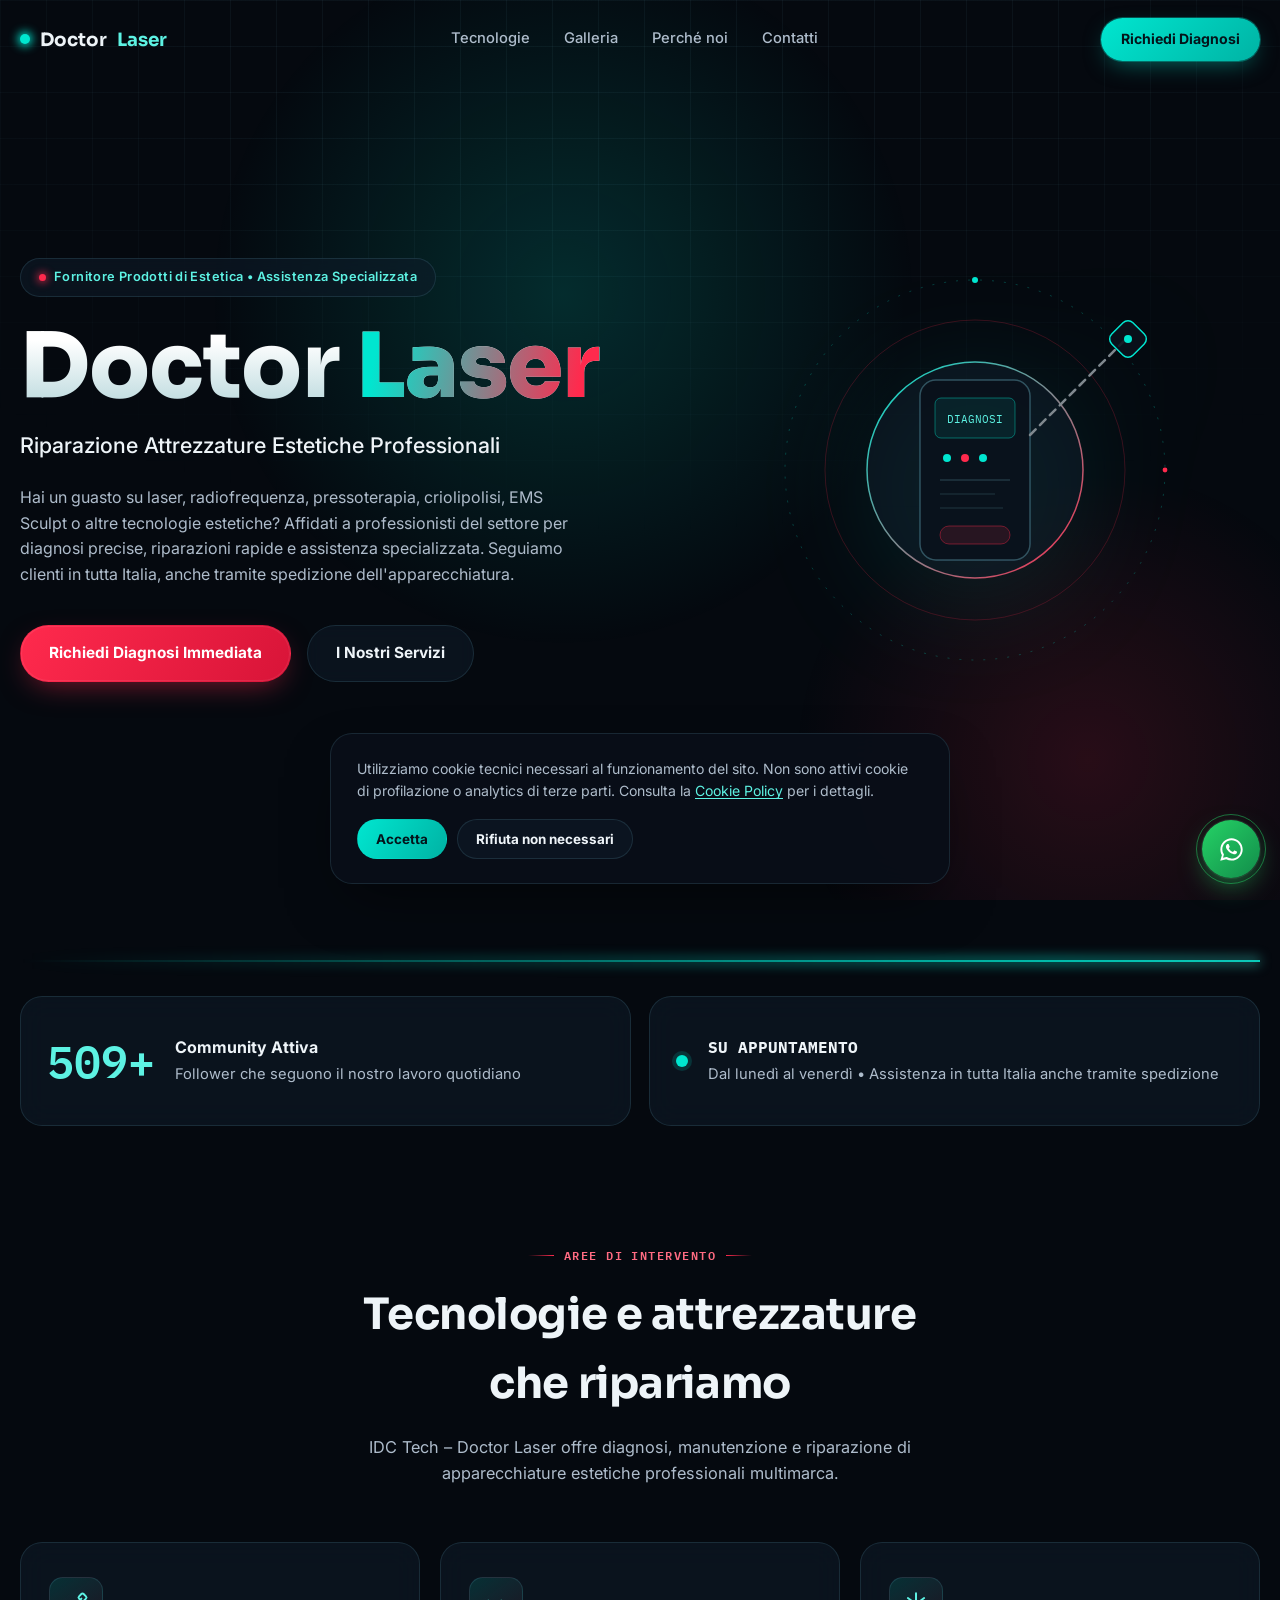
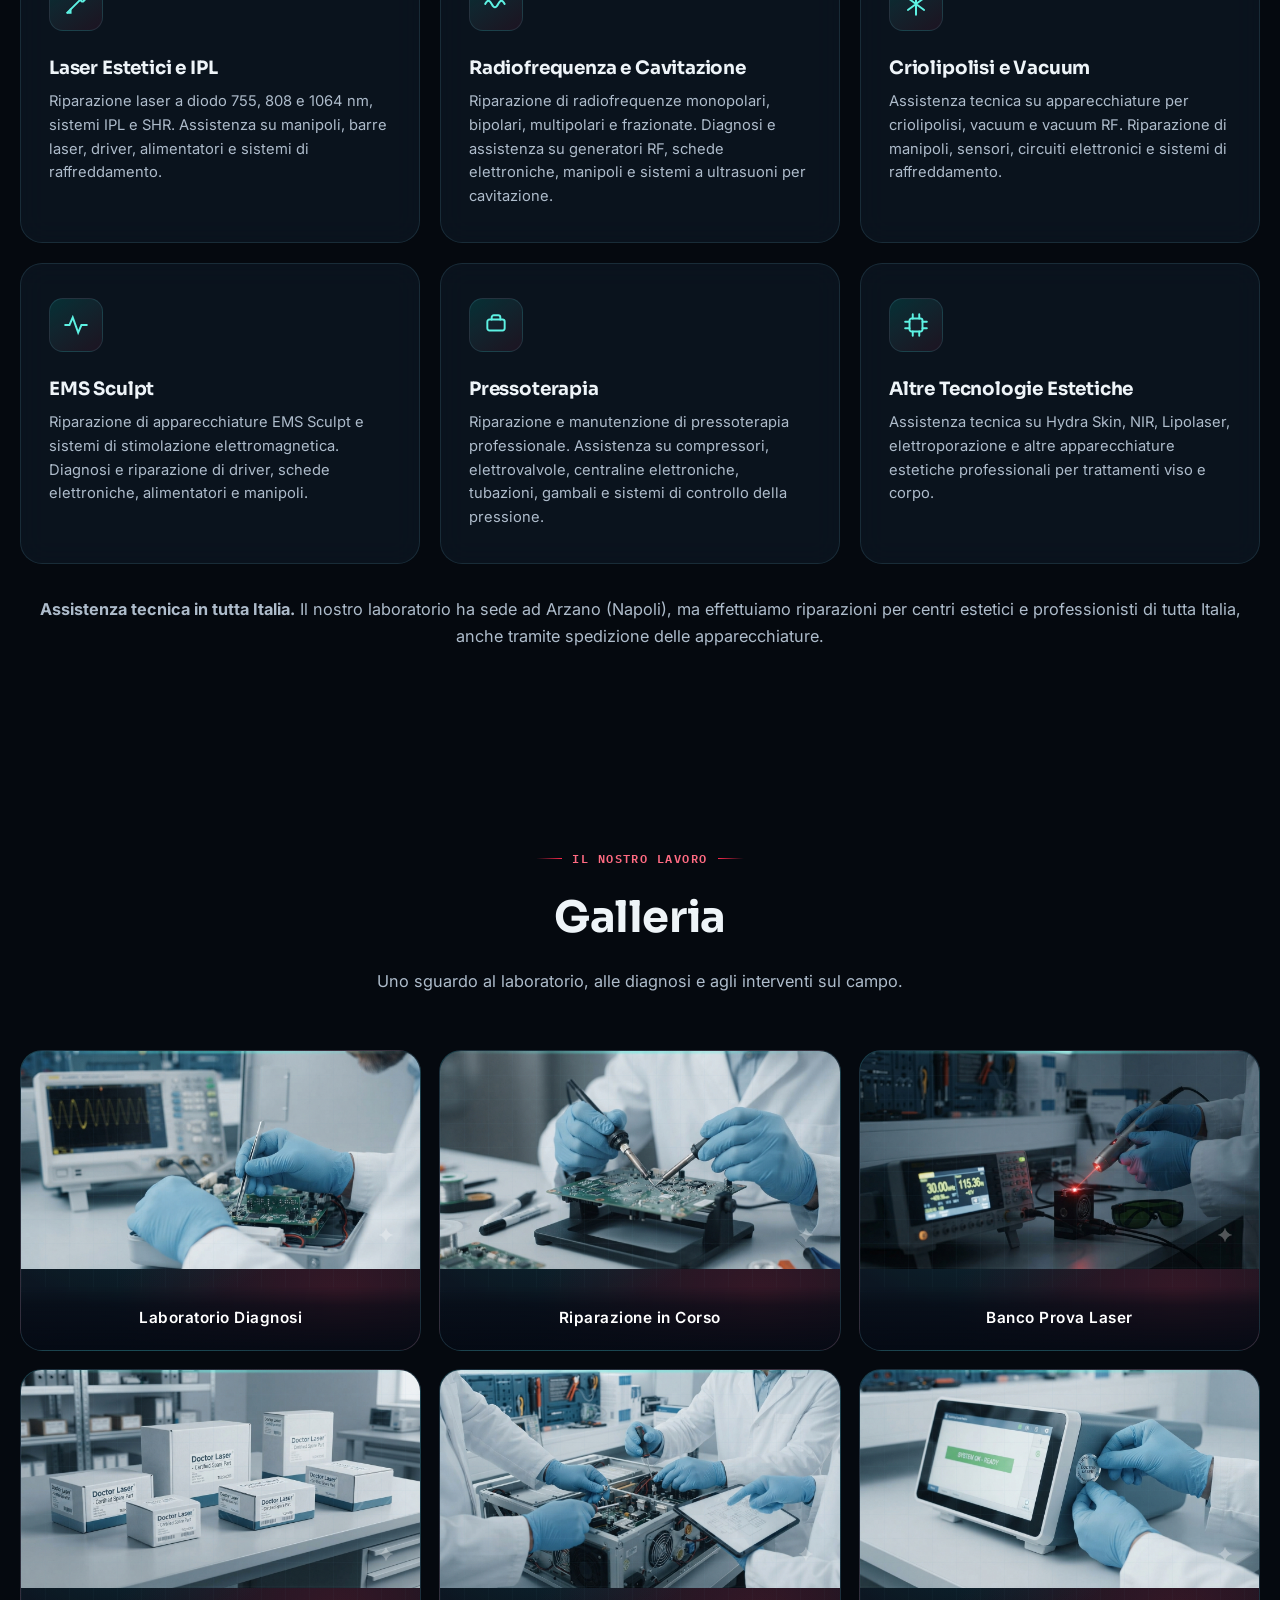
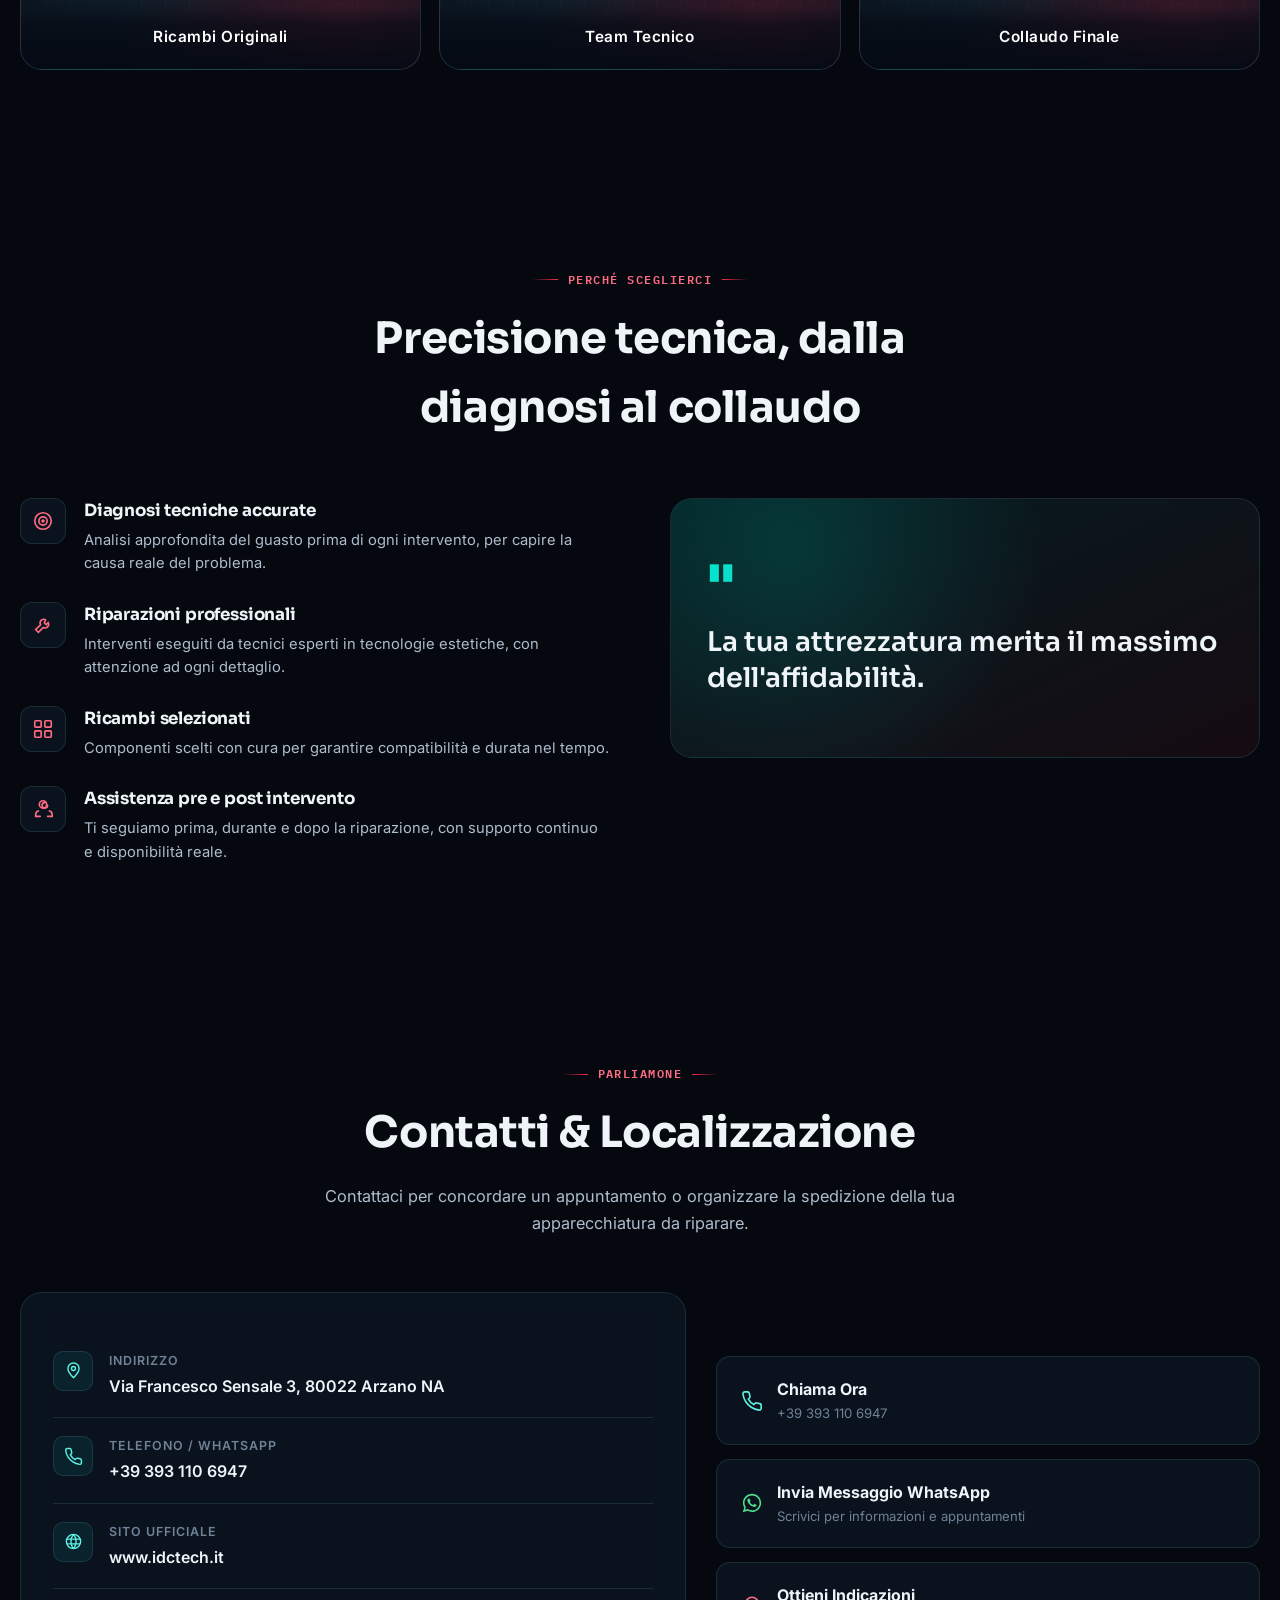
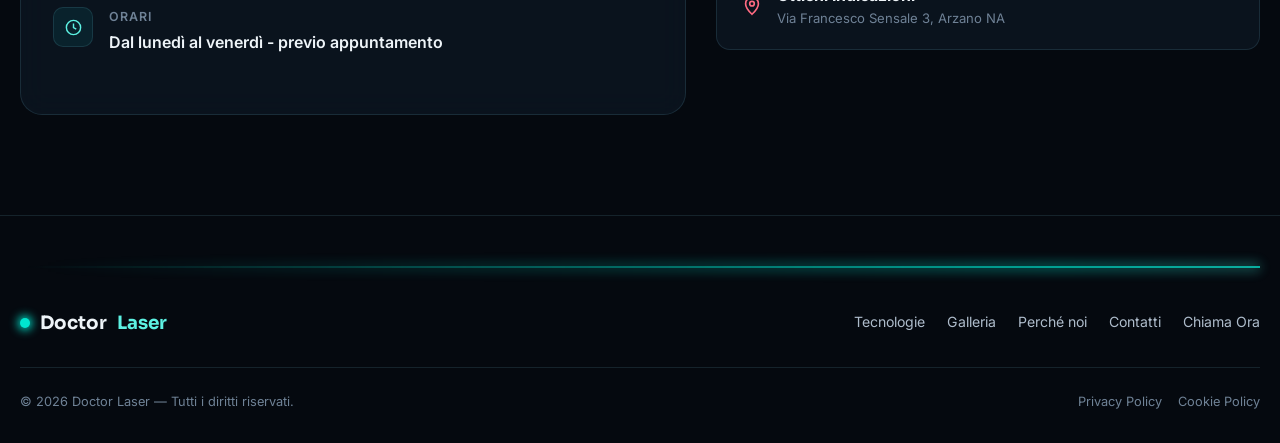
==== commit 61f156a9: "Add files via upload" ====
--- a/index.html
+++ b/index.html
@@ -3,34 +3,28 @@
 <head>
 <meta charset="UTF-8">
 <meta name="viewport" content="width=device-width, initial-scale=1.0, viewport-fit=cover">
-
 <title>IDC Tech | Doctor Laser - Riparazione Apparecchiature Estetiche</title>
-
-<meta name="description" content="IDC Tech - Doctor Laser: assistenza e riparazione di laser e apparecchiature estetiche professionali in tutta Italia, anche tramite spedizione.">
-
+<meta name="description" content="IDC Tech - Doctor Laser: assistenza e riparazione di laser e apparecchiature estetiche in tutta Italia, anche tramite spedizione. Vendita e noleggio.">
 <meta name="author" content="IDC Tech - Doctor Laser">
 <meta name="robots" content="index, follow">
-
 <link rel="canonical" href="https://www.idctech.it/">
 
 <meta property="og:type" content="website">
 <meta property="og:site_name" content="IDC Tech | Doctor Laser">
 <meta property="og:title" content="IDC Tech | Doctor Laser - Riparazione Apparecchiature Estetiche">
-<meta property="og:description" content="Assistenza tecnica, manutenzione e riparazione di apparecchiature estetiche professionali multimarca in tutta Italia.">
+<meta property="og:description" content="Assistenza e riparazione di laser e apparecchiature estetiche in tutta Italia, anche tramite spedizione. Vendita e noleggio professionale.">
 <meta property="og:url" content="https://www.idctech.it/">
 <meta property="og:locale" content="it_IT">
 
 <meta name="twitter:card" content="summary">
-<meta name="twitter:title" content="IDC Tech | Doctor Laser">
-<meta name="twitter:description" content="Riparazione e assistenza apparecchiature estetiche professionali in tutta Italia.">
+<meta name="twitter:title" content="IDC Tech | Doctor Laser - Assistenza apparecchiature estetiche">
+<meta name="twitter:description" content="Assistenza e riparazione in tutta Italia, anche tramite spedizione, per laser e tecnologie estetiche professionali.">
 
 <link rel="icon" type="image/svg+xml" href="data:image/svg+xml,%3Csvg xmlns='http://www.w3.org/2000/svg' viewBox='0 0 64 64'%3E%3Crect width='64' height='64' rx='14' fill='%23070d16'/%3E%3Cline x1='14' y1='50' x2='50' y2='14' stroke='%2300e6d0' stroke-width='5' stroke-linecap='round'/%3E%3Ccircle cx='50' cy='14' r='6' fill='%23ff2a4d'/%3E%3C/svg%3E">
 
 <link rel="preconnect" href="https://fonts.googleapis.com">
 <link rel="preconnect" href="https://fonts.gstatic.com" crossorigin>
-
 <link href="https://fonts.googleapis.com/css2?family=Sora:wght@400;500;600;700;800&family=Inter:wght@400;500;600;700&family=IBM+Plex+Mono:wght@500;600&display=swap" rel="stylesheet">
-
 <link rel="stylesheet" href="assets/style.css">
 
 <script type="application/ld+json">
@@ -40,7 +34,7 @@
   "name": "IDC Tech - Doctor Laser",
   "url": "https://www.idctech.it/",
   "telephone": "+39 393 110 6947",
-  "description": "Assistenza tecnica, manutenzione e riparazione di apparecchiature estetiche professionali multimarca in tutta Italia, anche tramite spedizione.",
+  "description": "Assistenza e riparazione di apparecchiature estetiche professionali in tutta Italia, anche tramite spedizione. Vendita e noleggio di tecnologie estetiche.",
   "address": {
     "@type": "PostalAddress",
     "streetAddress": "Via Francesco Sensale 3",
@@ -52,55 +46,34 @@
   "areaServed": {
     "@type": "Country",
     "name": "Italia"
-  },
-  "hasOfferCatalog": {
-    "@type": "OfferCatalog",
-    "name": "Riparazione apparecchiature estetiche",
-    "itemListElement": [
-      {
-        "@type": "OfferCatalog",
-        "name": "Riparazione laser estetici e IPL"
-      },
-      {
-        "@type": "OfferCatalog",
-        "name": "Riparazione radiofrequenza e cavitazione"
-      },
-      {
-        "@type": "OfferCatalog",
-        "name": "Riparazione criolipolisi e vacuum"
-      },
-      {
-        "@type": "OfferCatalog",
-        "name": "Riparazione EMS Sculpt"
-      },
-      {
-        "@type": "OfferCatalog",
-        "name": "Riparazione pressoterapia"
-      },
-      {
-        "@type": "OfferCatalog",
-        "name": "Assistenza altre tecnologie estetiche"
-      }
-    ]
   }
 }
 </script>
 
+<!-- Correzione visibilità: i contenuti restano leggibili anche se le animazioni JS non partono. -->
+<style>
+  .reveal,
+  .reveal.left,
+  .reveal.right,
+  .reveal.zoom,
+  .reveal.in {
+    opacity: 1 !important;
+    visibility: visible !important;
+    transform: none !important;
+    filter: none !important;
+    translate: none !important;
+    scale: 1 !important;
+  }
+</style>
 </head>
-
 <body>
 
 <div class="bg-grid" aria-hidden="true"></div>
 
 <!-- ============ NAVBAR ============ -->
-
 <header class="navbar" id="navbar">
   <div class="wrap nav-inner">
-
-    <a href="#top" class="brand">
-      <span class="dot"></span>
-      Doctor <strong>Laser</strong>
-    </a>
+    <a href="#top" class="brand"><span class="dot"></span>Doctor <strong>Laser</strong></a>
 
     <nav class="nav-links" aria-label="Navigazione principale">
       <a href="#servizi">Tecnologie</a>
@@ -109,567 +82,376 @@
       <a href="#contatti">Contatti</a>
     </nav>
 
-    <a class="nav-cta" href="tel:+393931106947">
-      Richiedi Diagnosi
-    </a>
+    <a class="nav-cta" href="tel:+393931106947">Richiedi Diagnosi</a>
 
     <button class="burger" id="burger" aria-label="Apri menu" aria-expanded="false">
-      <span></span>
-      <span></span>
-      <span></span>
+      <span></span><span></span><span></span>
     </button>
-
   </div>
 </header>
-
-<!-- ============ MENU MOBILE ============ -->
 
 <div class="mobile-menu" id="mobileMenu">
   <a href="#servizi">Tecnologie</a>
   <a href="#galleria">Galleria</a>
   <a href="#punti-di-forza">Perché noi</a>
   <a href="#contatti">Contatti</a>
-
-  <a class="btn btn-primary nav-cta" href="tel:+393931106947">
-    Richiedi Diagnosi
-  </a>
+  <a class="btn btn-primary nav-cta" href="tel:+393931106947">Richiedi Diagnosi</a>
 </div>
 
 <!-- ============ HERO ============ -->
-
 <section class="hero" id="top">
-
   <div class="hero-glow cyan"></div>
   <div class="hero-glow red"></div>
   <div class="hero-beam" aria-hidden="true"></div>
 
   <div class="wrap hero-grid">
-
     <div class="hero-inner">
-
       <div class="reveal in">
-        <span class="eyebrow">
-          <span class="dot"></span>
-          Fornitore Prodotti di Estetica • Assistenza Specializzata
-        </span>
-      </div>
-
-      <h1 class="reveal in">
-        Doctor <span class="accent">Laser</span>
-      </h1>
-
-      <p class="hero-sub reveal in">
-        Riparazione Attrezzature Estetiche Professionali
-      </p>
-
-      <p class="hero-text reveal in">
-        Hai un guasto su laser, radiofrequenza, pressoterapia,
-        criolipolisi, EMS Sculpt o altre tecnologie estetiche?
-
-        Affidati a professionisti del settore per diagnosi precise,
-        riparazioni e assistenza tecnica specializzata.
-
-        Seguiamo clienti in tutta Italia, anche tramite spedizione
-        dell'apparecchiatura.
-      </p>
+        <span class="eyebrow"><span class="dot"></span> Fornitore Prodotti di Estetica • Assistenza Specializzata</span>
+      </div>
+
+      <h1 class="reveal in">Doctor <span class="accent">Laser</span></h1>
+
+      <p class="hero-sub reveal in">Riparazione Attrezzature Estetiche Professionali</p>
+
+      <p class="hero-text reveal in">Hai un guasto su laser, radiofrequenza, pressoterapia, criolipolisi, EMS Sculpt o altre tecnologie estetiche? Affidati a professionisti del settore per diagnosi precise, riparazioni rapide e assistenza specializzata. Seguiamo clienti in tutta Italia, anche tramite spedizione dell'apparecchiatura.</p>
 
       <div class="hero-ctas reveal in">
-
-        <a href="https://wa.me/393931106947?text=Ciao%20Doctor%20Laser%2C%20ho%20bisogno%20di%20una%20diagnosi%20per%20la%20mia%20attrezzatura."
-           class="btn btn-primary"
-           target="_blank"
-           rel="noopener">
-
+        <a href="https://wa.me/393931106947?text=Ciao%20Doctor%20Laser%2C%20ho%20bisogno%20di%20una%20diagnosi%20immediata%20per%20la%20mia%20attrezzatura." class="btn btn-primary" target="_blank" rel="noopener">
           Richiedi Diagnosi Immediata
-
         </a>
-
-        <a href="#servizi" class="btn btn-ghost">
-          I Nostri Servizi
-        </a>
-
-      </div>
-    </div>
-
-    <!-- ILLUSTRAZIONE ORIGINALE -->
-
+        <a href="#servizi" class="btn btn-ghost">I Nostri Servizi</a>
+      </div>
+    </div>
+
+    <!-- Illustrazione SVG originale (nessuna libreria esterna) — device diagnostico stilizzato -->
     <div class="hero-visual reveal zoom" aria-hidden="true">
-
       <svg viewBox="0 0 480 480" xmlns="http://www.w3.org/2000/svg">
-
         <defs>
           <linearGradient id="gradCyan" x1="0" y1="0" x2="1" y2="1">
             <stop offset="0%" stop-color="#00e6d0"/>
             <stop offset="100%" stop-color="#ff2a4d"/>
           </linearGradient>
         </defs>
-
-        <circle class="ring" cx="240" cy="240" r="190"
-                fill="none"
-                stroke="rgba(0,230,208,.25)"
-                stroke-width="1"
-                stroke-dasharray="2 10"/>
-
-        <circle class="ring2" cx="240" cy="240" r="150"
-                fill="none"
-                stroke="rgba(255,42,77,.2)"
-                stroke-width="1"/>
-
-        <circle cx="240" cy="240" r="108"
-                fill="rgba(16,28,42,.5)"
-                stroke="url(#gradCyan)"
-                stroke-width="1.5"/>
-
-        <rect x="185" y="150" width="110" height="180"
-              rx="16"
-              fill="rgba(10,18,28,.85)"
-              stroke="rgba(120,200,220,.35)"
-              stroke-width="1.5"/>
-
-        <rect x="200" y="168" width="80" height="40"
-              rx="6"
-              fill="rgba(0,230,208,.08)"
-              stroke="rgba(0,230,208,.4)"
-              stroke-width="1"/>
-
-        <text x="240" y="193" text-anchor="middle"
-              font-family="IBM Plex Mono"
-              font-size="11"
-              fill="#5df2e3">
-          DIAGNOSI
-        </text>
-
-        <circle class="pulse-dot" cx="212" cy="228" r="4"
-                fill="#00e6d0"/>
-
-        <circle class="pulse-dot" cx="230" cy="228" r="4"
-                fill="#ff2a4d"
-                style="animation-delay:.4s"/>
-
-        <circle class="pulse-dot" cx="248" cy="228" r="4"
-                fill="#00e6d0"
-                style="animation-delay:.8s"/>
-
-        <line x1="205" y1="250" x2="275" y2="250"
-              stroke="rgba(120,200,220,.3)"
-              stroke-width="1"/>
-
-        <line x1="205" y1="264" x2="260" y2="264"
-              stroke="rgba(120,200,220,.2)"
-              stroke-width="1"/>
-
-        <line x1="205" y1="278" x2="268" y2="278"
-              stroke="rgba(120,200,220,.2)"
-              stroke-width="1"/>
-
-        <rect x="205" y="296" width="70" height="18"
-              rx="9"
-              fill="rgba(255,42,77,.12)"
-              stroke="rgba(255,42,77,.4)"
-              stroke-width="1"/>
-
-        <line class="beam-line"
-              x1="295" y1="205"
-              x2="392" y2="108"
-              stroke="url(#gradCyan)"
-              stroke-width="2.5"
-              stroke-linecap="round"/>
-
-        <rect x="378" y="94" width="30" height="30"
-              rx="7"
-              fill="rgba(10,18,28,.9)"
-              stroke="#00e6d0"
-              stroke-width="1.5"
-              transform="rotate(45 393 109)"/>
-
+        <circle class="ring" cx="240" cy="240" r="190" fill="none" stroke="rgba(0,230,208,.25)" stroke-width="1" stroke-dasharray="2 10"/>
+        <circle class="ring2" cx="240" cy="240" r="150" fill="none" stroke="rgba(255,42,77,.2)" stroke-width="1"/>
+        <circle cx="240" cy="240" r="108" fill="rgba(16,28,42,.5)" stroke="url(#gradCyan)" stroke-width="1.5"/>
+        <!-- corpo del device -->
+        <rect x="185" y="150" width="110" height="180" rx="16" fill="rgba(10,18,28,.85)" stroke="rgba(120,200,220,.35)" stroke-width="1.5"/>
+        <rect x="200" y="168" width="80" height="40" rx="6" fill="rgba(0,230,208,.08)" stroke="rgba(0,230,208,.4)" stroke-width="1"/>
+        <text x="240" y="193" text-anchor="middle" font-family="IBM Plex Mono" font-size="11" fill="#5df2e3">DIAGNOSI</text>
+        <circle class="pulse-dot" cx="212" cy="228" r="4" fill="#00e6d0"/>
+        <circle class="pulse-dot" cx="230" cy="228" r="4" fill="#ff2a4d" style="animation-delay:.4s"/>
+        <circle class="pulse-dot" cx="248" cy="228" r="4" fill="#00e6d0" style="animation-delay:.8s"/>
+        <line x1="205" y1="250" x2="275" y2="250" stroke="rgba(120,200,220,.3)" stroke-width="1"/>
+        <line x1="205" y1="264" x2="260" y2="264" stroke="rgba(120,200,220,.2)" stroke-width="1"/>
+        <line x1="205" y1="278" x2="268" y2="278" stroke="rgba(120,200,220,.2)" stroke-width="1"/>
+        <rect x="205" y="296" width="70" height="18" rx="9" fill="rgba(255,42,77,.12)" stroke="rgba(255,42,77,.4)" stroke-width="1"/>
+        <!-- manipolo laser -->
+        <line class="beam-line" x1="295" y1="205" x2="392" y2="108" stroke="url(#gradCyan)" stroke-width="2.5" stroke-linecap="round"/>
+        <rect x="378" y="94" width="30" height="30" rx="7" fill="rgba(10,18,28,.9)" stroke="#00e6d0" stroke-width="1.5" transform="rotate(45 393 109)"/>
         <circle cx="393" cy="109" r="4" fill="#00e6d0"/>
-
+        <!-- particelle orbitanti -->
         <g class="ring">
           <circle cx="240" cy="50" r="3" fill="#00e6d0"/>
           <circle cx="430" cy="240" r="2.4" fill="#ff2a4d"/>
         </g>
-
       </svg>
     </div>
-
-  </div>
-</section>
-
-<!-- ============ TRUST ============ -->
-
+  </div>
+</section>
+
+<!-- ============ TRUST / METRICS ============ -->
 <section class="trust">
-
-  <div class="wrap">
-
+  <div class="wrap">
     <div class="laser-line reveal zoom"></div>
-
     <div class="trust-grid" style="margin-top:34px;">
-
       <div class="trust-card reveal left">
-
-        <div class="trust-num">
-          <span data-count="573">0</span>+
-        </div>
-
-        <div class="trust-label">
-          <strong>Community Attiva</strong>
-          Follower che seguono il nostro lavoro quotidiano
-        </div>
-
-      </div>
-
+        <div class="trust-num"><span data-count="573">573</span>+</div>
+        <div class="trust-label"><strong>Community Attiva</strong>Follower che seguono il nostro lavoro quotidiano</div>
+      </div>
       <div class="trust-card reveal right">
-
         <span class="status-dot"></span>
-
-        <div class="trust-label">
-          <strong class="mono">SU APPUNTAMENTO</strong>
-          Dal lunedì al venerdì • Assistenza in tutta Italia
-          anche tramite spedizione
-        </div>
-
+        <div class="trust-label"><strong class="mono">SU APPUNTAMENTO</strong>Dal lunedì al venerdì • Assistenza in tutta Italia anche tramite spedizione</div>
       </div>
     </div>
   </div>
 </section>
 
 <!-- ============ TECNOLOGIE ============ -->
-
 <section class="section" id="servizi">
-
-  <div class="wrap">
-
+  <div class="wrap">
     <div class="section-head reveal">
-
-      <div class="section-eyebrow">
-        <span class="bar"></span>
-        Aree di intervento
-        <span class="bar r"></span>
-      </div>
-
-      <h2>
-        Tecnologie e attrezzature che ripariamo
-      </h2>
-
-      <p class="section-desc">
-        IDC Tech – Doctor Laser offre diagnosi,
-        manutenzione e riparazione di apparecchiature
-        estetiche professionali multimarca.
-      </p>
-
+      <div class="section-eyebrow"><span class="bar"></span>Aree di intervento<span class="bar r"></span></div>
+      <h2>Tecnologie e attrezzature che ripariamo</h2>
+      <p class="section-desc">IDC Tech – Doctor Laser offre diagnosi, manutenzione e riparazione di apparecchiature estetiche professionali multimarca.</p>
     </div>
 
     <div class="tech-grid">
-
-      <!-- 1. LASER ESTETICI E IPL -->
-
-      <div class="tech-card reveal">
-
-        <div class="tech-icon">
-          <svg viewBox="0 0 24 24"
-               fill="none"
-               stroke="currentColor"
-               stroke-width="1.8"
-               stroke-linecap="round">
-
-            <path d="M4 20 L17 7"/>
-            <rect x="15" y="3"
-                  width="6" height="6"
-                  rx="1.5"
-                  transform="rotate(45 18 6)"/>
-            <path d="M4 20 L7 20 L7 17"/>
-
-          </svg>
-        </div>
-
+      <!-- 1. Laser estetici e IPL -->
+      <div class="tech-card reveal">
+        <div class="tech-icon">
+          <svg viewBox="0 0 24 24" fill="none" stroke="currentColor" stroke-width="1.8" stroke-linecap="round"><path d="M4 20 L17 7"/><rect x="15" y="3" width="6" height="6" rx="1.5" transform="rotate(45 18 6)"/><path d="M4 20 L7 20 L7 17"/></svg>
+        </div>
         <h3>Laser Estetici e IPL</h3>
-
-        <p>
-          Riparazione laser a diodo 755, 808 e 1064 nm,
-          sistemi IPL e SHR.
-
-          Assistenza su manipoli, barre laser, driver,
-          alimentatori e sistemi di raffreddamento.
-        </p>
-
-      </div>
-
-      <!-- 2. RADIOFREQUENZA E CAVITAZIONE -->
-
-      <div class="tech-card reveal">
-
-        <div class="tech-icon">
-
-          <svg viewBox="0 0 24 24"
-               fill="none"
-               stroke="currentColor"
-               stroke-width="1.8"
-               stroke-linecap="round">
-
-            <path d="M2 12c2-4 4-4 6 0s4 4 6 0 4-4 6 0"/>
-
-          </svg>
-
-        </div>
-
+        <p>Riparazione laser a diodo 755, 808 e 1064 nm, sistemi IPL e SHR. Assistenza su manipoli, barre laser, driver, alimentatori e sistemi di raffreddamento.</p>
+      </div>
+
+      <!-- 2. Radiofrequenza e cavitazione -->
+      <div class="tech-card reveal">
+        <div class="tech-icon">
+          <svg viewBox="0 0 24 24" fill="none" stroke="currentColor" stroke-width="1.8" stroke-linecap="round"><path d="M2 12c2-4 4-4 6 0s4 4 6 0 4-4 6 0"/></svg>
+        </div>
         <h3>Radiofrequenza e Cavitazione</h3>
-
-        <p>
-          Riparazione di radiofrequenze monopolari,
-          bipolari, multipolari e frazionate.
-
-          Diagnosi e assistenza su generatori RF,
-          schede elettroniche, manipoli e sistemi
-          a ultrasuoni per cavitazione.
-        </p>
-
-      </div>
-
-      <!-- 3. CRIOLIPOLISI E VACUUM -->
-
-      <div class="tech-card reveal">
-
-        <div class="tech-icon">
-
-          <svg viewBox="0 0 24 24"
-               fill="none"
-               stroke="currentColor"
-               stroke-width="1.8"
-               stroke-linecap="round">
-
-            <path d="M12 2v20M4.5 6.5l15 11M19.5 6.5l-15 11"/>
-
-          </svg>
-
-        </div>
-
+        <p>Riparazione di radiofrequenze monopolari, bipolari, multipolari e frazionate. Diagnosi e assistenza su generatori RF, schede elettroniche, manipoli e sistemi a ultrasuoni per cavitazione.</p>
+      </div>
+
+      <!-- 3. Criolipolisi e vacuum -->
+      <div class="tech-card reveal">
+        <div class="tech-icon">
+          <svg viewBox="0 0 24 24" fill="none" stroke="currentColor" stroke-width="1.8" stroke-linecap="round"><path d="M12 2v20M4.5 6.5l15 11M19.5 6.5l-15 11"/></svg>
+        </div>
         <h3>Criolipolisi e Vacuum</h3>
-
-        <p>
-          Assistenza tecnica su apparecchiature
-          per criolipolisi, vacuum e vacuum RF.
-
-          Riparazione di manipoli, sensori,
-          circuiti elettronici e sistemi di raffreddamento.
-        </p>
-
-      </div>
-
-      <!-- 4. EMS SCULPT -->
-
-      <div class="tech-card reveal">
-
-        <div class="tech-icon">
-
-          <svg viewBox="0 0 24 24"
-               fill="none"
-               stroke="currentColor"
-               stroke-width="1.8"
-               stroke-linecap="round">
-
-            <path d="M2 12h4l3-7 5 14 3-7h5"/>
-
-          </svg>
-
-        </div>
-
+        <p>Assistenza tecnica su apparecchiature per criolipolisi, vacuum e vacuum RF. Riparazione di manipoli, sensori, circuiti elettronici e sistemi di raffreddamento.</p>
+      </div>
+
+      <!-- 4. EMS Sculpt -->
+      <div class="tech-card reveal">
+        <div class="tech-icon">
+          <svg viewBox="0 0 24 24" fill="none" stroke="currentColor" stroke-width="1.8" stroke-linecap="round"><path d="M2 12h4l3-7 5 14 3-7h5"/></svg>
+        </div>
         <h3>EMS Sculpt</h3>
-
-        <p>
-          Riparazione di apparecchiature EMS Sculpt
-          e sistemi di stimolazione elettromagnetica.
-
-          Diagnosi e riparazione di driver,
-          schede elettroniche, alimentatori e manipoli.
-        </p>
-
-      </div>
-
-      <!-- 5. PRESSOTERAPIA -->
-
-      <div class="tech-card reveal">
-
-        <div class="tech-icon">
-
-          <svg viewBox="0 0 24 24"
-               fill="none"
-               stroke="currentColor"
-               stroke-width="1.8"
-               stroke-linecap="round">
-
-            <rect x="4" y="7" width="16" height="10" rx="2"/>
-
-            <path d="M8 7V5a2 2 0 0 1 2-2h4a2 2 0 0 1 2 2v2"/>
-
-          </svg>
-
-        </div>
-
+        <p>Riparazione di apparecchiature EMS Sculpt e sistemi di stimolazione elettromagnetica. Diagnosi e riparazione di driver, schede elettroniche, alimentatori e manipoli.</p>
+      </div>
+
+      <!-- 5. Pressoterapia -->
+      <div class="tech-card reveal">
+        <div class="tech-icon">
+          <svg viewBox="0 0 24 24" fill="none" stroke="currentColor" stroke-width="1.8" stroke-linecap="round"><rect x="4" y="7" width="16" height="10" rx="2"/><path d="M8 7V5a2 2 0 0 1 2-2h4a2 2 0 0 1 2 2v2"/></svg>
+        </div>
         <h3>Pressoterapia</h3>
-
-        <p>
-          Riparazione e manutenzione di apparecchiature
-          per pressoterapia professionale.
-
-          Assistenza su compressori, elettrovalvole,
-          centraline elettroniche, tubazioni,
-          gambali e sistemi di controllo della pressione.
-        </p>
-
-      </div>
-
-      <!-- 6. ALTRE TECNOLOGIE -->
-
-      <div class="tech-card reveal">
-
-        <div class="tech-icon">
-
-          <svg viewBox="0 0 24 24"
-               fill="none"
-               stroke="currentColor"
-               stroke-width="1.8"
-               stroke-linecap="round">
-
-            <rect x="6" y="6" width="12" height="12" rx="2"/>
-
-            <path d="M9 2v4M15 2v4M9 18v4M15 18v4M2 9h4M2 15h4M18 9h4M18 15h4"/>
-
-          </svg>
-
-        </div>
-
+        <p>Riparazione e manutenzione di pressoterapia professionale. Assistenza su compressori, elettrovalvole, centraline elettroniche, tubazioni, gambali e sistemi di controllo della pressione.</p>
+      </div>
+
+      <!-- 6. Altre tecnologie estetiche -->
+      <div class="tech-card reveal">
+        <div class="tech-icon">
+          <svg viewBox="0 0 24 24" fill="none" stroke="currentColor" stroke-width="1.8" stroke-linecap="round"><rect x="6" y="6" width="12" height="12" rx="2"/><path d="M9 2v4M15 2v4M9 18v4M15 18v4M2 9h4M2 15h4M18 9h4M18 15h4"/></svg>
+        </div>
         <h3>Altre Tecnologie Estetiche</h3>
-
-        <p>
-          Assistenza tecnica su Hydra Skin, NIR,
-          Lipolaser, elettroporazione e altre
-          apparecchiature estetiche professionali
-          per trattamenti viso e corpo.
-        </p>
-
-      </div>
-
-    </div>
-
-    <!-- ASSISTENZA NAZIONALE -->
-
-    <p class="section-desc"
-       style="margin:32px auto 0;text-align:center;">
-
+        <p>Assistenza tecnica su Hydra Skin, NIR, Lipolaser, elettroporazione e altre apparecchiature estetiche professionali per trattamenti viso e corpo.</p>
+      </div>
+    </div>
+
+    <p class="section-desc" style="margin:32px auto 0;text-align:center;">
       <strong>Assistenza tecnica in tutta Italia.</strong>
-
-      Il nostro laboratorio ha sede ad Arzano (Napoli),
-      ma effettuiamo riparazioni per centri estetici
-      e professionisti di tutta Italia, anche tramite
-      spedizione delle apparecchiature.
-
+      Il nostro laboratorio ha sede ad Arzano (Napoli), ma effettuiamo riparazioni per centri estetici e professionisti di tutta Italia, anche tramite spedizione delle apparecchiature.
     </p>
-
   </div>
 </section>
 
 <!-- ============ GALLERIA ============ -->
-
 <section class="section" id="galleria">
-
-  <div class="wrap">
-
+  <div class="wrap">
     <div class="section-head reveal">
-
-      <div class="section-eyebrow">
-        <span class="bar"></span>
-        Il nostro lavoro
-        <span class="bar r"></span>
-      </div>
-
+      <div class="section-eyebrow"><span class="bar"></span>Il nostro lavoro<span class="bar r"></span></div>
       <h2>Galleria</h2>
-
-      <p class="section-desc">
-        Uno sguardo al laboratorio, alle diagnosi
-        e agli interventi sul campo.
-      </p>
-
+      <p class="section-desc">Uno sguardo al laboratorio, alle diagnosi e agli interventi sul campo.</p>
     </div>
 
     <div class="gallery-grid">
-
-      <!-- LABORATORIO -->
-
+      <!-- 1. Laboratorio Diagnosi -->
       <div class="photo-card reveal">
         <span class="scan"></span>
-
-        <img src="assets/images/laboratorio.png"
-             alt="Laboratorio diagnosi Doctor Laser"
-             loading="lazy">
-
-        <div class="photo-caption" style="position:absolute;bottom:0;left:0;width:100%;padding:1.2rem 1rem;background:linear-gradient(to top,rgba(5,10,20,.95),rgba(5,10,20,.6) 70%,transparent);color:#fff;font-size:clamp(.85rem,1.2vw,1rem);font-weight:600;text-align:center;letter-spacing:.5px;z-index:2;pointer-events:none;backdrop-filter:blur(4px);">
-          Laboratorio Diagnosi
-        </div>
-      </div>
-
-      <!-- RIPARAZIONE -->
-
+        <img src="assets/images/laboratorio.png" alt="Laboratorio diagnosi Doctor Laser" loading="lazy">
+        <div class="photo-caption" style="position: absolute; bottom: 0; left: 0; width: 100%; padding: 1.2rem 1rem; background: linear-gradient(to top, rgba(5, 10, 20, 0.95), rgba(5, 10, 20, 0.6) 70%, transparent); color: #ffffff; font-family: inherit; font-size: clamp(0.85rem, 1.2vw, 1rem); font-weight: 600; text-align: center; letter-spacing: 0.5px; z-index: 2; pointer-events: none; backdrop-filter: blur(4px);">Laboratorio Diagnosi</div>
+      </div>
+
+      <!-- 2. Riparazione in Corso -->
       <div class="photo-card reveal">
         <span class="scan" style="animation-delay:.6s"></span>
-
-        <img src="assets/images/riparazione.png"
-             alt="Riparazione apparecchiatura estetica Doctor Laser"
-             loading="lazy">
-
-        <div class="photo-caption" style="position:absolute;bottom:0;left:0;width:100%;padding:1.2rem 1rem;background:linear-gradient(to top,rgba(5,10,20,.95),rgba(5,10,20,.6) 70%,transparent);color:#fff;font-size:clamp(.85rem,1.2vw,1rem);font-weight:600;text-align:center;letter-spacing:.5px;z-index:2;pointer-events:none;backdrop-filter:blur(4px);">
-          Riparazione in Corso
-        </div>
-      </div>
-
-      <!-- BANCO PROVA -->
-
+        <img src="assets/images/riparazione.png" alt="Riparazione apparecchiatura estetica in corso Doctor Laser" loading="lazy">
+        <div class="photo-caption" style="position: absolute; bottom: 0; left: 0; width: 100%; padding: 1.2rem 1rem; background: linear-gradient(to top, rgba(5, 10, 20, 0.95), rgba(5, 10, 20, 0.6) 70%, transparent); color: #ffffff; font-family: inherit; font-size: clamp(0.85rem, 1.2vw, 1rem); font-weight: 600; text-align: center; letter-spacing: 0.5px; z-index: 2; pointer-events: none; backdrop-filter: blur(4px);">Riparazione in Corso</div>
+      </div>
+
+      <!-- 3. Banco Prova Laser -->
       <div class="photo-card reveal">
         <span class="scan" style="animation-delay:1.2s"></span>
-
-        <img src="assets/images/banco-prova.png"
-             alt="Banco prova laser Doctor Laser"
-             loading="lazy">
-
-        <div class="photo-caption" style="position:absolute;bottom:0;left:0;width:100%;padding:1.2rem 1rem;background:linear-gradient(to top,rgba(5,10,20,.95),rgba(5,10,20,.6) 70%,transparent);color:#fff;font-size:clamp(.85rem,1.2vw,1rem);font-weight:600;text-align:center;letter-spacing:.5px;z-index:2;pointer-events:none;backdrop-filter:blur(4px);">
-          Banco Prova Laser
-        </div>
-      </div>
-
-      <!-- RICAMBI -->
-
+        <img src="assets/images/banco-prova.png" alt="Banco prova e calibrazione laser Doctor Laser" loading="lazy">
+        <div class="photo-caption" style="position: absolute; bottom: 0; left: 0; width: 100%; padding: 1.2rem 1rem; background: linear-gradient(to top, rgba(5, 10, 20, 0.95), rgba(5, 10, 20, 0.6) 70%, transparent); color: #ffffff; font-family: inherit; font-size: clamp(0.85rem, 1.2vw, 1rem); font-weight: 600; text-align: center; letter-spacing: 0.5px; z-index: 2; pointer-events: none; backdrop-filter: blur(4px);">Banco Prova Laser</div>
+      </div>
+
+      <!-- 4. Ricambi Originali -->
       <div class="photo-card reveal">
         <span class="scan" style="animation-delay:1.8s"></span>
-
-        <img src="assets/images/ricambi.png"
-             alt="Ricambi Doctor Laser"
-             loading="lazy">
-
-        <div class="photo-caption" style="position:absolute;bottom:0;left:0;width:100%;padding:1.2rem 1rem;background:linear-gradient(to top,rgba(5,10,20,.95),rgba(5,10,20,.6) 70%,transparent);color:#fff;font-size:clamp(.85rem,1.2vw,1rem);font-weight:600;text-align:center;letter-spacing:.5px;z-index:2;pointer-events:none;backdrop-filter:blur(4px);">
-          Ricambi Originali
-        </div>
-      </div>
-
-      <!-- TEAM -->
-
+        <img src="assets/images/ricambi.png" alt="Ricambi originali certificati Doctor Laser" loading="lazy">
+        <div class="photo-caption" style="position: absolute; bottom: 0; left: 0; width: 100%; padding: 1.2rem 1rem; background: linear-gradient(to top, rgba(5, 10, 20, 0.95), rgba(5, 10, 20, 0.6) 70%, transparent); color: #ffffff; font-family: inherit; font-size: clamp(0.85rem, 1.2vw, 1rem); font-weight: 600; text-align: center; letter-spacing: 0.5px; z-index: 2; pointer-events: none; backdrop-filter: blur(4px);">Ricambi Originali</div>
+      </div>
+
+      <!-- 5. Team Tecnico -->
       <div class="photo-card reveal">
         <span class="scan" style="animation-delay:2.4s"></span>
-
-        <img src="assets/images/team.png"
-             alt="Team tecnico Doctor Laser"
-             loading="lazy">
-
-        <div class="photo-caption" style="position:absolute;bottom:0;left:0;width:100%;padding:1.2rem 1rem;background:linear-gradient(to top,rgba(5,10,20,.95),rgba(5,10,20,.6) 70%,transparent);color:#fff;font-size:clamp(.85rem,1.2vw,1rem);font-weight:600;text-align:center;letter-spacing:.5px;z-index:2;pointer-events:none;backdrop-filter:blur(4px);">
-          Team Tecnico
-        </div>
-      </div>
-
-      <!-- COLLAUDO -->
-
+        <img src="assets/images/team.png" alt="Team tecnico specializzato Doctor Laser" loading="lazy">
+        <div class="photo-caption" style="position: absolute; bottom: 0; left: 0; width: 100%; padding: 1.2rem 1rem; background: linear-gradient(to top, rgba(5, 10, 20, 0.95), rgba(5, 10, 20, 0.6) 70%, transparent); color: #ffffff; font-family: inherit; font-size: clamp(0.85rem, 1.2vw, 1rem); font-weight: 600; text-align: center; letter-spacing: 0.5px; z-index: 2; pointer-events: none; backdrop-filter: blur(4px);">Team Tecnico</div>
+      </div>
+
+      <!-- 6. Collaudo Finale -->
       <div class="photo-card reveal">
         <span class="scan" style="animation-delay:3s"></span>
-
-        <img src="assets/images/collaudo.png"
-             alt="Collaudo apparecchiature Doctor Laser"
-             loading="lazy">
-
-        <div class="photo-caption" style="position:absolute;bottom:0;
+        <img src="assets/images/collaudo.png" alt="Collaudo finale e certificazione apparecchiature Doctor Laser" loading="lazy">
+        <div class="photo-caption" style="position: absolute; bottom: 0; left: 0; width: 100%; padding: 1.2rem 1rem; background: linear-gradient(to top, rgba(5, 10, 20, 0.95), rgba(5, 10, 20, 0.6) 70%, transparent); color: #ffffff; font-family: inherit; font-size: clamp(0.85rem, 1.2vw, 1rem); font-weight: 600; text-align: center; letter-spacing: 0.5px; z-index: 2; pointer-events: none; backdrop-filter: blur(4px);">Collaudo Finale</div>
+      </div>
+    </div>
+
+  </div>
+</section>
+
+<!-- ============ PUNTI DI FORZA ============ -->
+<section class="section" id="punti-di-forza">
+  <div class="wrap">
+    <div class="section-head reveal">
+      <div class="section-eyebrow"><span class="bar"></span>Perché sceglierci<span class="bar r"></span></div>
+      <h2>Precisione tecnica, dalla diagnosi al collaudo</h2>
+    </div>
+
+    <div class="strengths-layout">
+      <div class="strength-list">
+        <div class="strength-item reveal left">
+          <div class="strength-icon">
+            <svg viewBox="0 0 24 24" fill="none" stroke="currentColor" stroke-width="1.8"><circle cx="12" cy="12" r="9"/><circle cx="12" cy="12" r="4.5"/><circle cx="12" cy="12" r="1"/></svg>
+          </div>
+          <div>
+            <h4>Diagnosi tecniche accurate</h4>
+            <p>Analisi approfondita del guasto prima di ogni intervento, per capire la causa reale del problema.</p>
+          </div>
+        </div>
+
+        <div class="strength-item reveal left">
+          <div class="strength-icon">
+            <svg viewBox="0 0 24 24" fill="none" stroke="currentColor" stroke-width="1.8" stroke-linecap="round"><path d="M14.7 6.3a4 4 0 0 0-5.4 5.4L4 17l3 3 5.3-5.3a4 4 0 0 0 5.4-5.4l-2.3 2.3-2-2z"/></svg>
+          </div>
+          <div>
+            <h4>Riparazioni professionali</h4>
+            <p>Interventi eseguiti da tecnici esperti in tecnologie estetiche, con attenzione ad ogni dettaglio.</p>
+          </div>
+        </div>
+
+        <div class="strength-item reveal left">
+          <div class="strength-icon">
+            <svg viewBox="0 0 24 24" fill="none" stroke="currentColor" stroke-width="1.8" stroke-linecap="round"><rect x="3" y="3" width="7" height="7" rx="1"/><rect x="14" y="3" width="7" height="7" rx="1"/><rect x="3" y="14" width="7" height="7" rx="1"/><rect x="14" y="14" width="7" height="7" rx="1"/></svg>
+          </div>
+          <div>
+            <h4>Ricambi selezionati</h4>
+            <p>Componenti scelti con cura per garantire compatibilità e durata nel tempo.</p>
+          </div>
+        </div>
+
+        <div class="strength-item reveal left">
+          <div class="strength-icon">
+            <svg viewBox="0 0 24 24" fill="none" stroke="currentColor" stroke-width="1.8" stroke-linecap="round"><path d="M17 20h5v-2a4 4 0 0 0-3-3.87M9 20H4v-2a4 4 0 0 1 3-3.87m5-3.13a4 4 0 1 0 0-8 4 4 0 0 0 0 8zM17 8a3 3 0 1 1-3-3"/></svg>
+          </div>
+          <div>
+            <h4>Assistenza pre e post intervento</h4>
+            <p>Ti seguiamo prima, durante e dopo la riparazione, con supporto continuo e disponibilità reale.</p>
+          </div>
+        </div>
+      </div>
+
+      <div class="highlight-box reveal zoom">
+        <span class="quote-mark">"</span>
+        <p>La tua attrezzatura merita il massimo dell'affidabilità.</p>
+      </div>
+    </div>
+  </div>
+</section>
+
+<!-- ============ CONTATTI ============ -->
+<section class="section" id="contatti">
+  <div class="wrap">
+    <div class="section-head reveal">
+      <div class="section-eyebrow"><span class="bar"></span>Parliamone<span class="bar r"></span></div>
+      <h2>Contatti &amp; Localizzazione</h2>
+      <p class="section-desc">Contattaci per concordare un appuntamento o organizzare la spedizione della tua apparecchiatura da riparare.</p>
+    </div>
+
+    <div class="contact-grid">
+      <div class="contact-card reveal left">
+        <div class="info-row">
+          <div class="info-icon"><svg viewBox="0 0 24 24" fill="none" stroke="currentColor" stroke-width="1.8"><path d="M12 21s-7-6.5-7-11.5A7 7 0 0 1 19 9.5C19 14.5 12 21 12 21z"/><circle cx="12" cy="9.5" r="2.5"/></svg></div>
+          <div><div class="label">Indirizzo</div><div class="value">Via Francesco Sensale 3, 80022 Arzano NA</div></div>
+        </div>
+        <div class="info-row">
+          <div class="info-icon"><svg viewBox="0 0 24 24" fill="none" stroke="currentColor" stroke-width="1.8"><path d="M22 16.9v3a2 2 0 0 1-2.2 2 19.8 19.8 0 0 1-8.6-3.1 19.5 19.5 0 0 1-6-6 19.8 19.8 0 0 1-3.1-8.7A2 2 0 0 1 4.1 2h3a2 2 0 0 1 2 1.7c.1 1 .3 2 .6 2.9a2 2 0 0 1-.5 2.1L8 9.9a16 16 0 0 0 6 6l1.2-1.2a2 2 0 0 1 2.1-.5c.9.3 1.9.5 2.9.6a2 2 0 0 1 1.8 2.1z"/></svg></div>
+          <div><div class="label">Telefono / WhatsApp</div><div class="value">+39 393 110 6947</div></div>
+        </div>
+        <div class="info-row">
+          <div class="info-icon"><svg viewBox="0 0 24 24" fill="none" stroke="currentColor" stroke-width="1.8"><circle cx="12" cy="12" r="9"/><path d="M3.6 9h16.8M3.6 15h16.8M12 3a14 14 0 0 1 0 18M12 3a14 14 0 0 0 0 18"/></svg></div>
+          <div><div class="label">Sito Ufficiale</div><div class="value">www.idctech.it</div></div>
+        </div>
+        <div class="info-row">
+          <div class="info-icon"><svg viewBox="0 0 24 24" fill="none" stroke="currentColor" stroke-width="1.8"><circle cx="12" cy="12" r="9"/><path d="M12 7v5l3.5 2"/></svg></div>
+          <div><div class="label">Orari</div><div class="value">Dal lunedì al venerdì - previo appuntamento</div></div>
+        </div>
+      </div>
+
+      <div class="contact-actions reveal right">
+        <a href="tel:+393931106947" class="action-btn call">
+          <svg viewBox="0 0 24 24" fill="none" stroke="currentColor" stroke-width="1.8"><path d="M22 16.9v3a2 2 0 0 1-2.2 2 19.8 19.8 0 0 1-8.6-3.1 19.5 19.5 0 0 1-6-6 19.8 19.8 0 0 1-3.1-8.7A2 2 0 0 1 4.1 2h3a2 2 0 0 1 2 1.7c.1 1 .3 2 .6 2.9a2 2 0 0 1-.5 2.1L8 9.9a16 16 0 0 0 6 6l1.2-1.2a2 2 0 0 1 2.1-.5c.9.3 1.9.5 2.9.6a2 2 0 0 1 1.8 2.1z"/></svg>
+          <span><strong>Chiama Ora</strong><span>+39 393 110 6947</span></span>
+        </a>
+        <a href="https://wa.me/393931106947" class="action-btn whatsapp" target="_blank" rel="noopener">
+          <svg viewBox="0 0 24 24" fill="currentColor"><path d="M12.04 2C6.58 2 2.13 6.45 2.13 11.91c0 1.85.5 3.58 1.36 5.07L2 22l5.2-1.44a9.86 9.86 0 0 0 4.84 1.25h.01c5.46 0 9.9-4.45 9.9-9.9C21.95 6.45 17.5 2 12.04 2zm0 17.9h-.01a8.2 8.2 0 0 1-4.19-1.14l-.3-.18-3.09.85.83-3.02-.2-.31a8.2 8.2 0 0 1-1.26-4.19c0-4.53 3.68-8.2 8.22-8.2 2.2 0 4.26.86 5.82 2.41a8.15 8.15 0 0 1 2.4 5.8c0 4.53-3.68 8.2-8.22 8.2zm4.5-6.14c-.25-.12-1.46-.72-1.68-.8-.23-.08-.39-.12-.56.13-.16.24-.63.8-.78.96-.14.16-.28.18-.53.06-.25-.12-1.04-.38-1.98-1.22-.73-.65-1.22-1.45-1.37-1.7-.14-.24-.02-.37.11-.5.11-.11.25-.28.37-.42.12-.14.16-.24.24-.4.08-.16.04-.3-.02-.42-.06-.12-.56-1.35-.77-1.85-.2-.48-.41-.42-.56-.43h-.48c-.16 0-.42.06-.64.3-.22.24-.84.82-.84 2s.86 2.32.98 2.48c.12.16 1.7 2.6 4.13 3.64.58.25 1.03.4 1.38.51.58.18 1.11.16 1.53.1.47-.07 1.46-.6 1.66-1.17.2-.58.2-1.08.14-1.18-.06-.1-.22-.16-.47-.28z"/></svg>
+          <span><strong>Invia Messaggio WhatsApp</strong><span>Scrivici per informazioni e appuntamenti</span></span>
+        </a>
+        <a href="https://www.google.com/maps/search/?api=1&amp;query=Via+Francesco+Sensale+3+80022+Arzano+NA" class="action-btn maps" target="_blank" rel="noopener">
+          <svg viewBox="0 0 24 24" fill="none" stroke="currentColor" stroke-width="1.8"><path d="M12 21s-7-6.5-7-11.5A7 7 0 0 1 19 9.5C19 14.5 12 21 12 21z"/><circle cx="12" cy="9.5" r="2.5"/></svg>
+          <span><strong>Ottieni Indicazioni</strong><span>Via Francesco Sensale 3, Arzano NA</span></span>
+        </a>
+      </div>
+    </div>
+  </div>
+</section>
+
+<!-- ============ FOOTER ============ -->
+<footer>
+  <div class="wrap">
+    <div class="laser-line" style="margin-bottom:40px;"></div>
+    <div class="footer-top">
+      <a href="#top" class="brand"><span class="dot"></span>Doctor <strong>Laser</strong></a>
+      <nav class="footer-links" aria-label="Link rapidi">
+        <a href="#servizi">Tecnologie</a>
+        <a href="#galleria">Galleria</a>
+        <a href="#punti-di-forza">Perché noi</a>
+        <a href="#contatti">Contatti</a>
+        <a href="tel:+393931106947">Chiama Ora</a>
+      </nav>
+    </div>
+    <div class="footer-bottom">
+      <span>&copy; <span id="year"></span> Doctor Laser — Tutti i diritti riservati.</span>
+      <nav class="footer-legal" aria-label="Note legali">
+        <a href="privacy.html">Privacy Policy</a>
+        <a href="cookie.html">Cookie Policy</a>
+      </nav>
+    </div>
+  </div>
+</footer>
+
+<!-- ============ FLOATING CTA ============ -->
+<div class="float-cta">
+  <a href="https://wa.me/393931106947" class="float-btn" target="_blank" rel="noopener" aria-label="Contattaci su WhatsApp">
+    <svg viewBox="0 0 24 24" fill="currentColor"><path d="M12.04 2C6.58 2 2.13 6.45 2.13 11.91c0 1.85.5 3.58 1.36 5.07L2 22l5.2-1.44a9.86 9.86 0 0 0 4.84 1.25h.01c5.46 0 9.9-4.45 9.9-9.9C21.95 6.45 17.5 2 12.04 2zm0 17.9h-.01a8.2 8.2 0 0 1-4.19-1.14l-.3-.18-3.09.85.83-3.02-.2-.31a8.2 8.2 0 0 1-1.26-4.19c0-4.53 3.68-8.2 8.22-8.2 2.2 0 4.26.86 5.82 2.41a8.15 8.15 0 0 1 2.4 5.8c0 4.53-3.68 8.2-8.22 8.2zm4.5-6.14c-.25-.12-1.46-.72-1.68-.8-.23-.08-.39-.12-.56.13-.16.24-.63.8-.78.96-.14.16-.28.18-.53.06-.25-.12-1.04-.38-1.98-1.22-.73-.65-1.22-1.45-1.37-1.7-.14-.24-.02-.37.11-.5.11-.11.25-.28.37-.42.12-.14.16-.24.24-.4.08-.16.04-.3-.02-.42-.06-.12-.56-1.35-.77-1.85-.2-.48-.41-.42-.56-.43h-.48c-.16 0-.42.06-.64.3-.22.24-.84.82-.84 2s.86 2.32.98 2.48c.12.16 1.7 2.6 4.13 3.64.58.25 1.03.4 1.38.51.58.18 1.11.16 1.53.1.47-.07 1.46-.6 1.66-1.17.2-.58.2-1.08.14-1.18-.06-.1-.22-.16-.47-.28z"/></svg>
+  </a>
+</div>
+
+<!-- ============ COOKIE BANNER ============ -->
+<div class="cookie-banner" id="cookieBanner" role="dialog" aria-live="polite" aria-label="Informativa sui cookie">
+  <p>Utilizziamo cookie tecnici necessari al funzionamento del sito. Non sono attivi cookie di profilazione o analytics di terze parti. Consulta la <a href="cookie.html">Cookie Policy</a> per i dettagli.</p>
+  <div class="cookie-actions">
+    <button type="button" class="cb-accept" id="cookieAccept">Accetta</button>
+    <button type="button" class="cb-reject" id="cookieReject">Rifiuta non necessari</button>
+  </div>
+</div>
+
+<script src="assets/script.js"></script>
+</body>
+</html>
